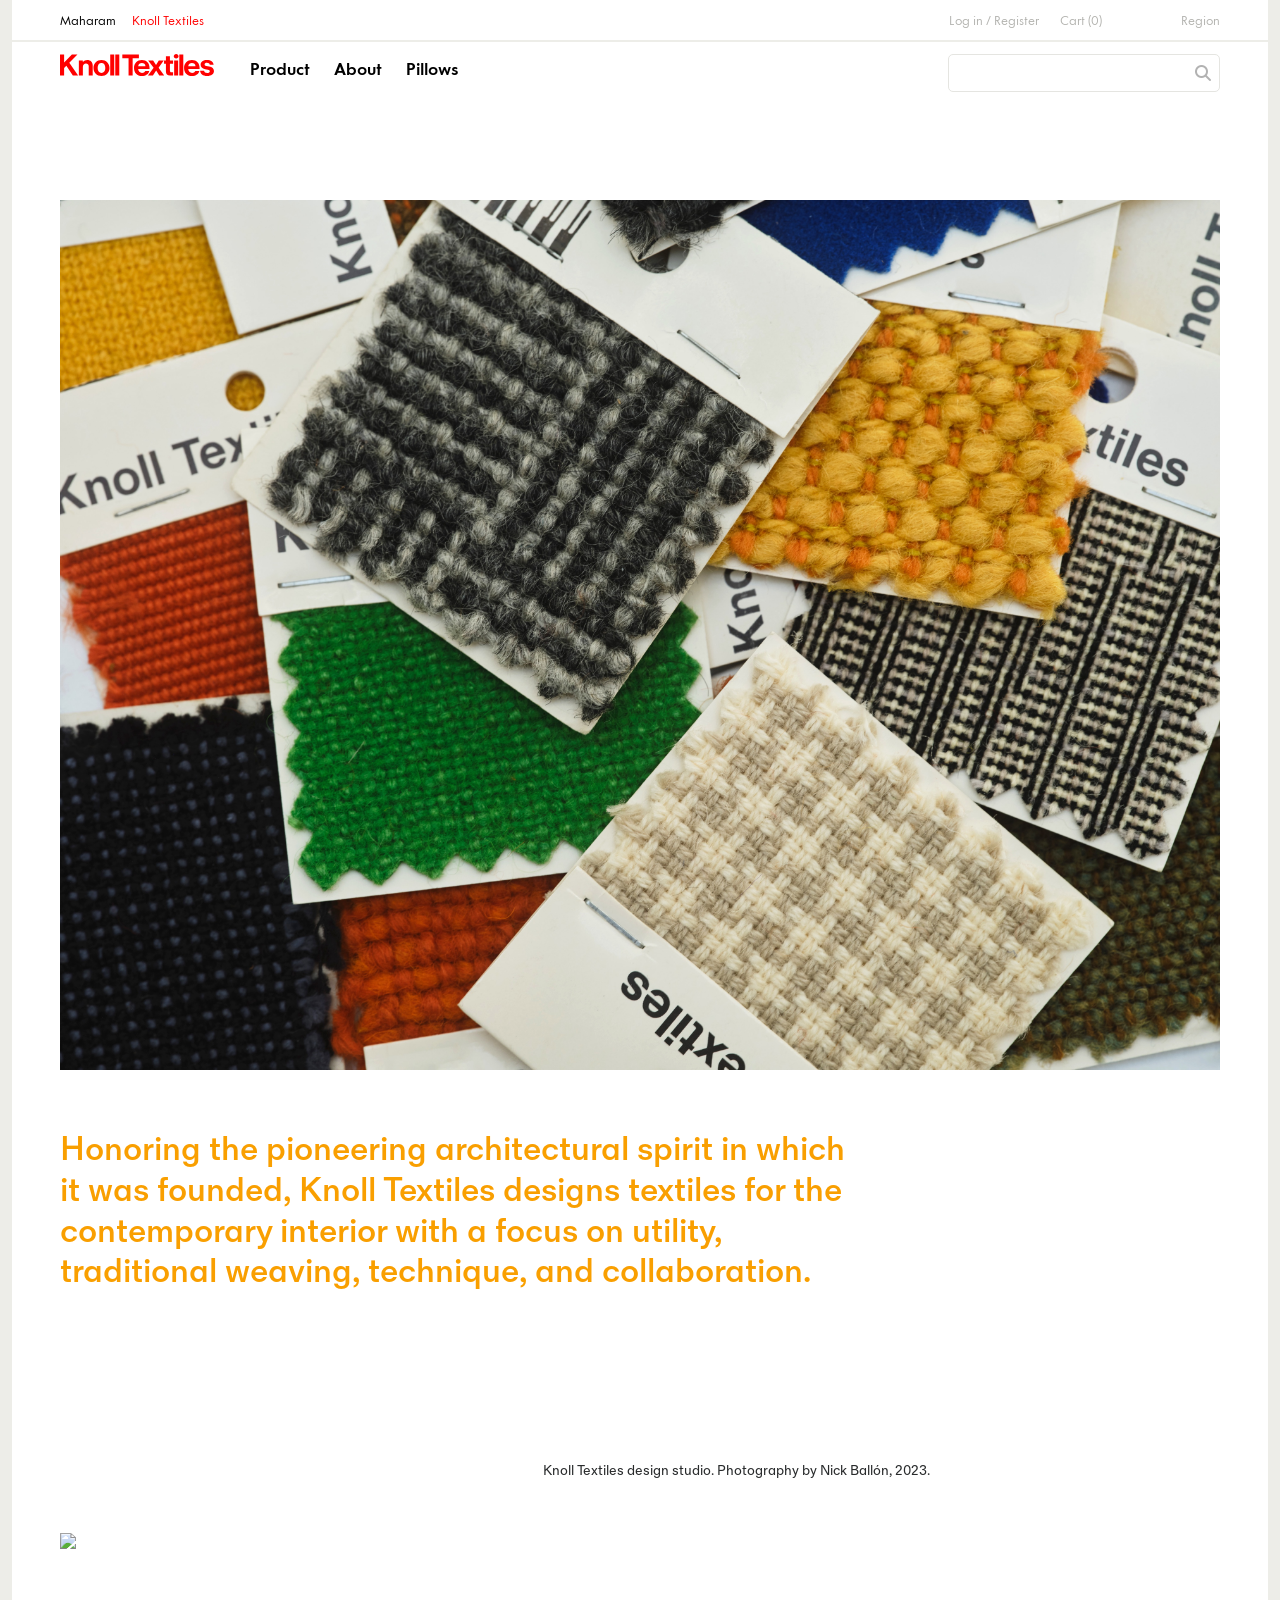
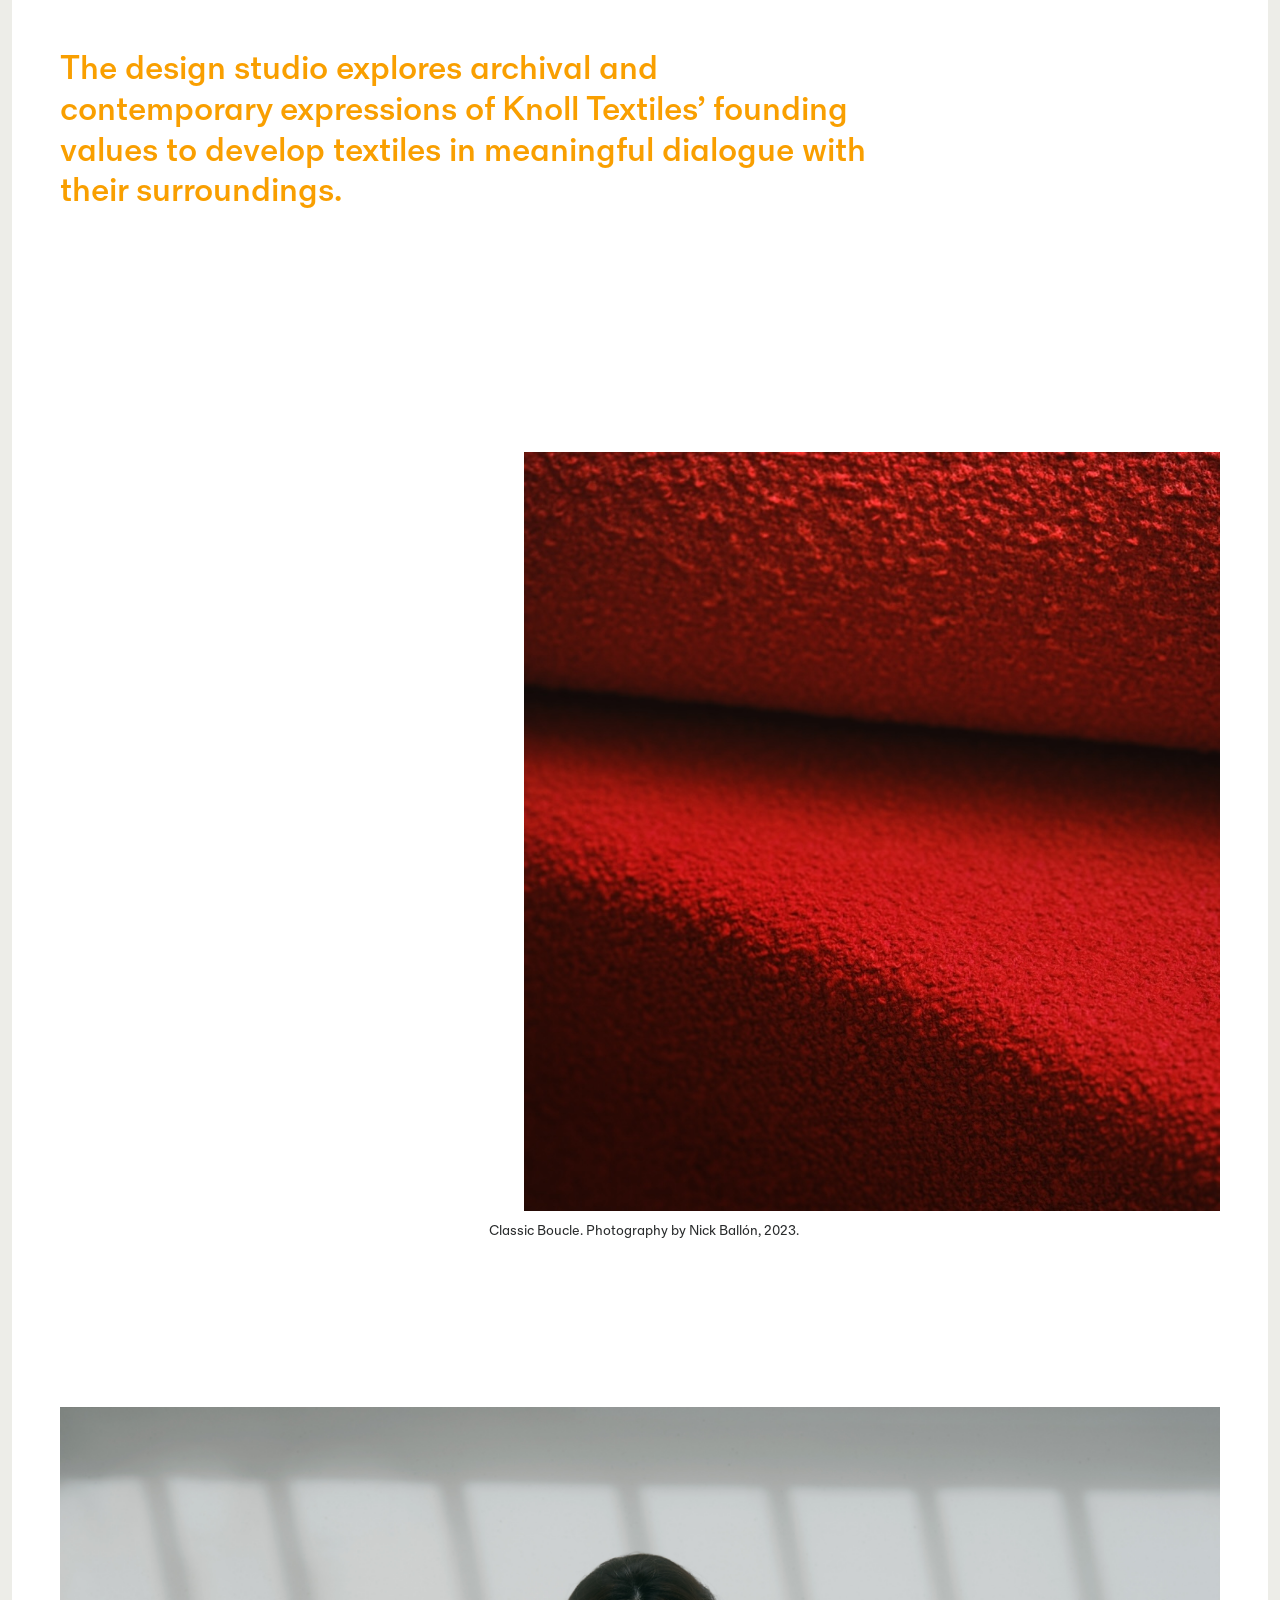
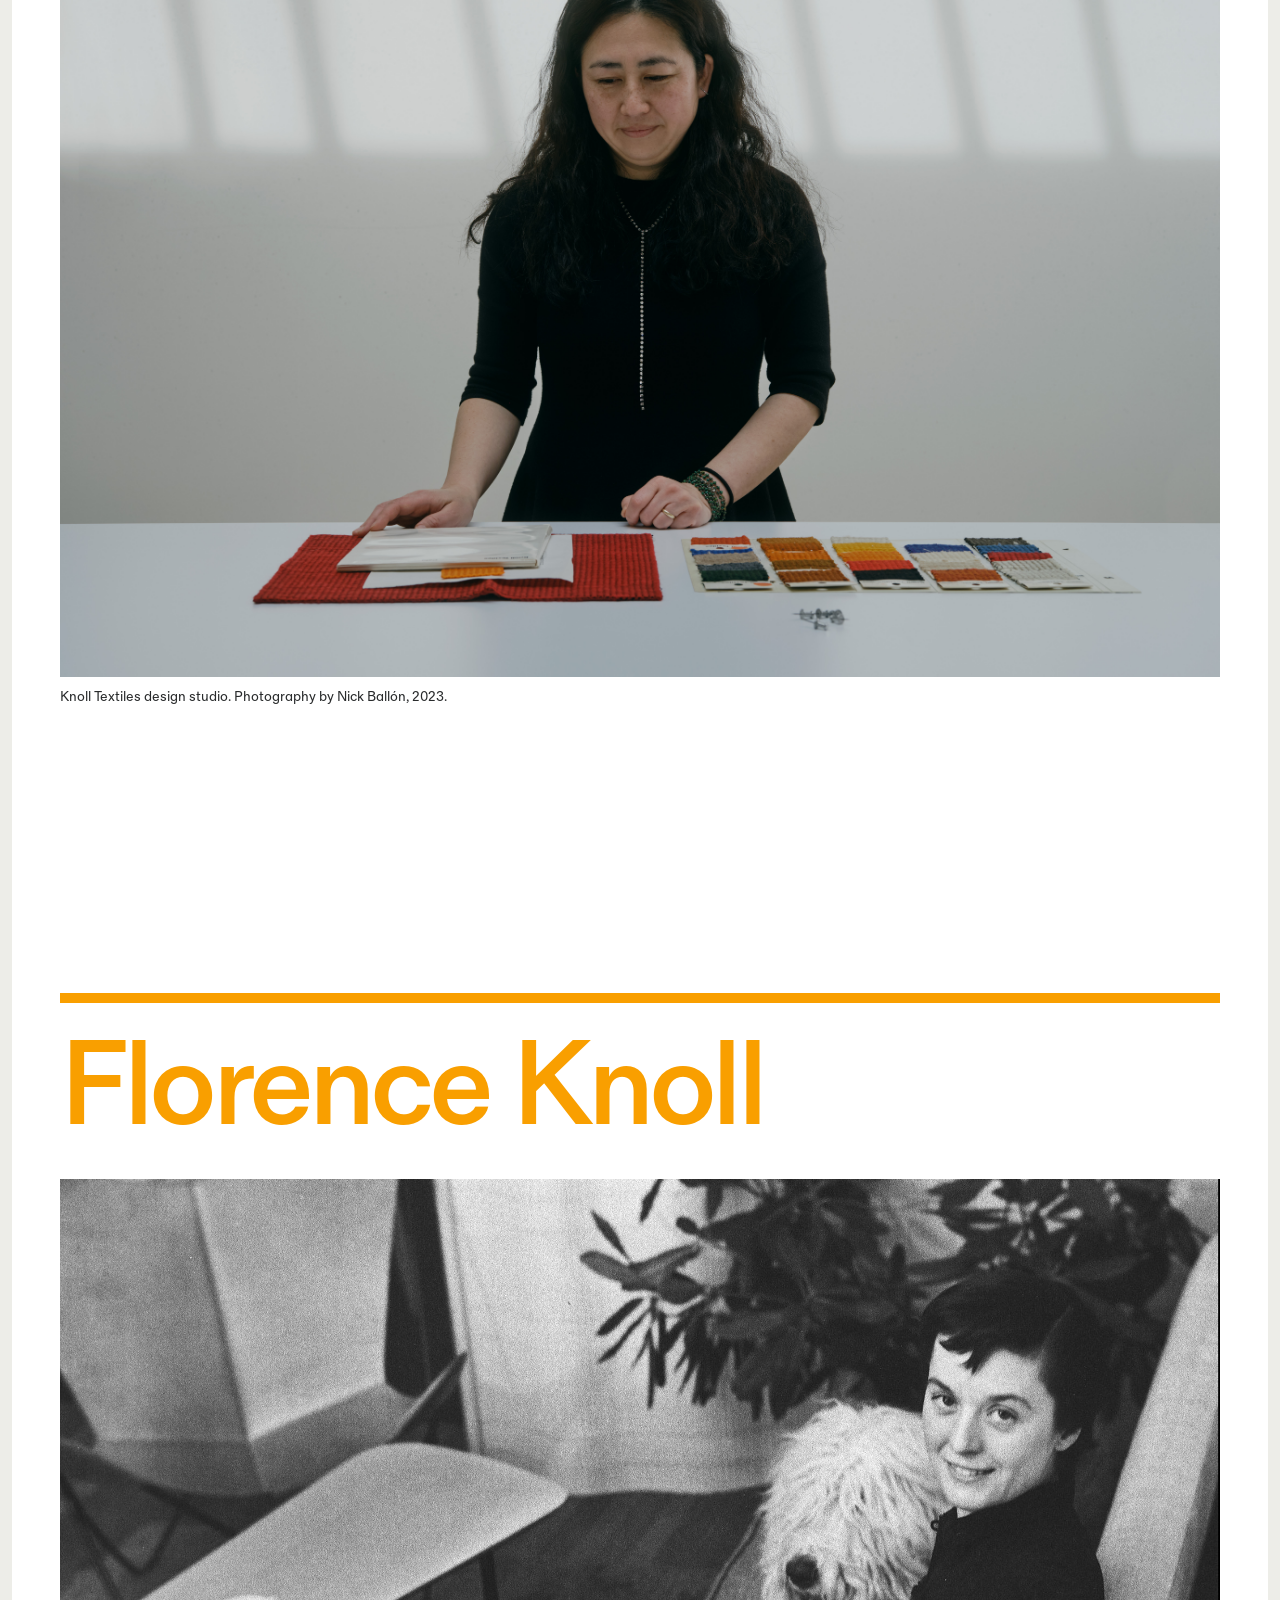
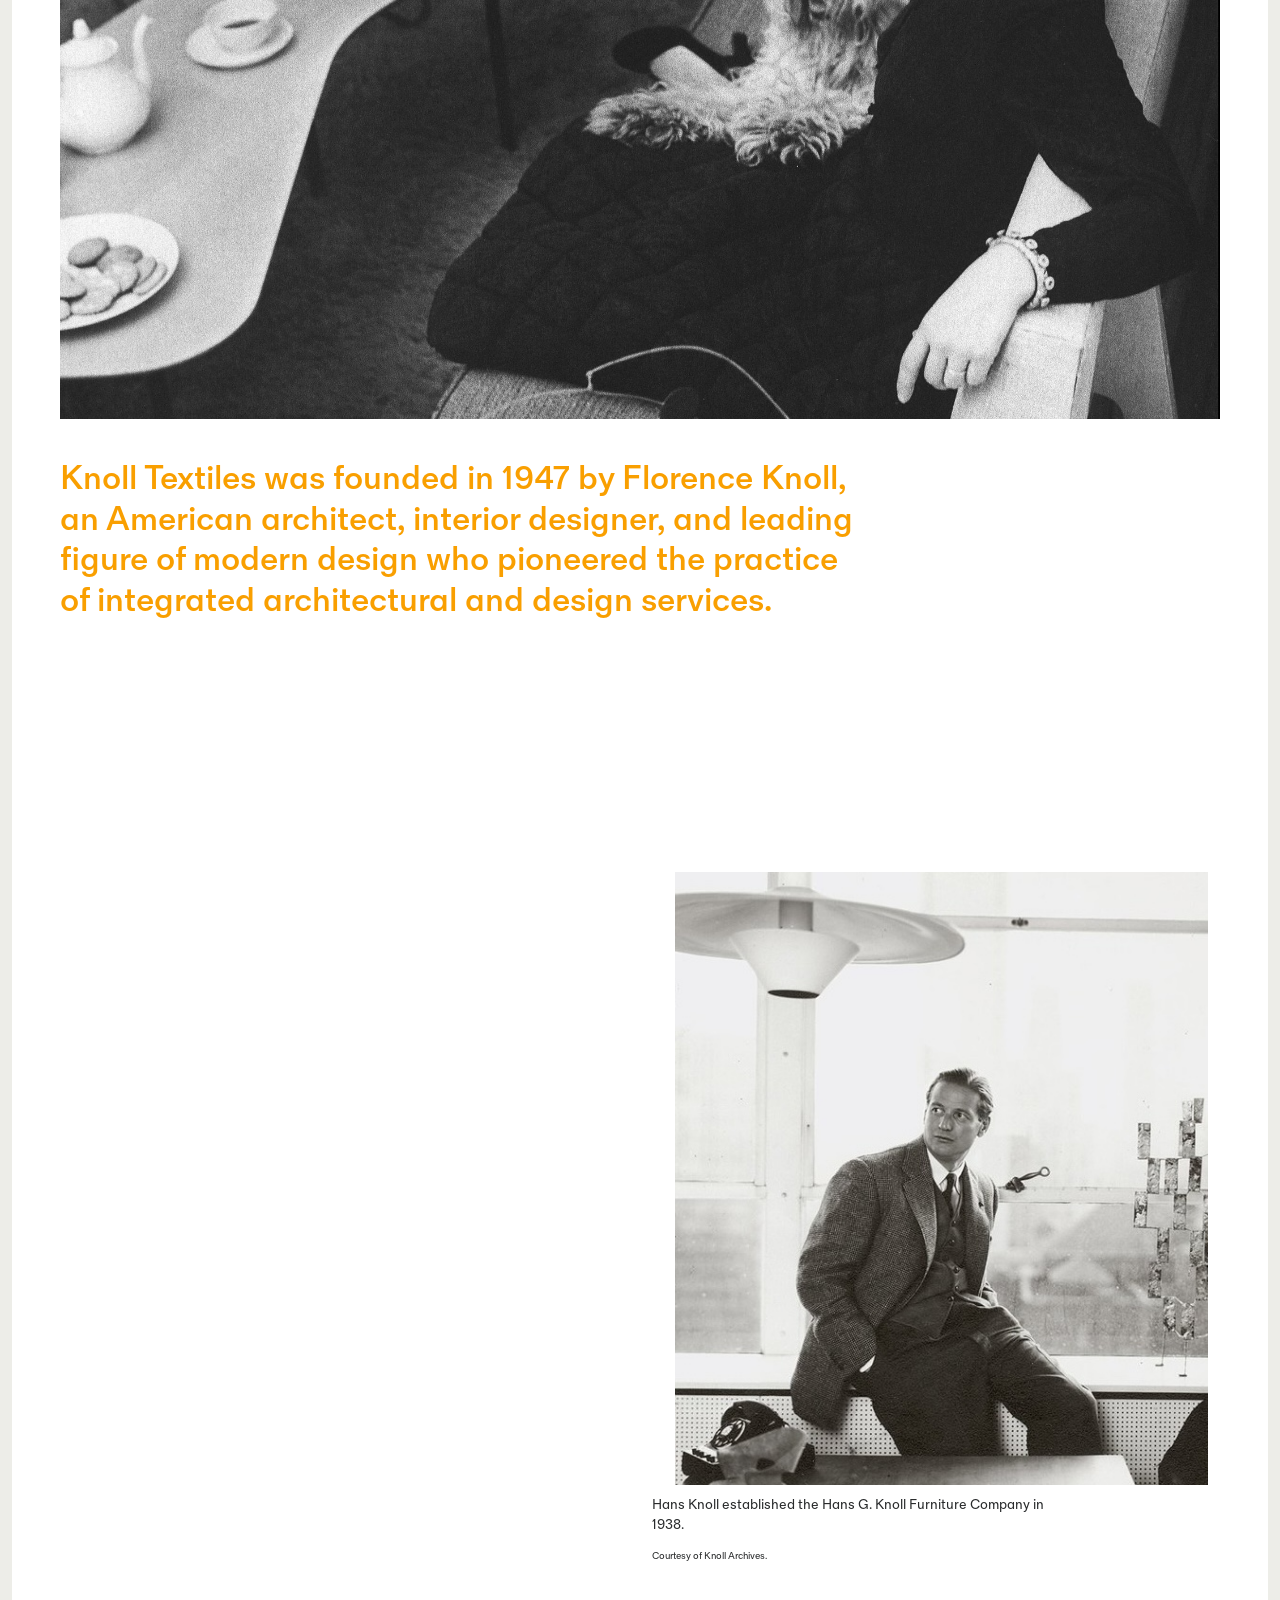
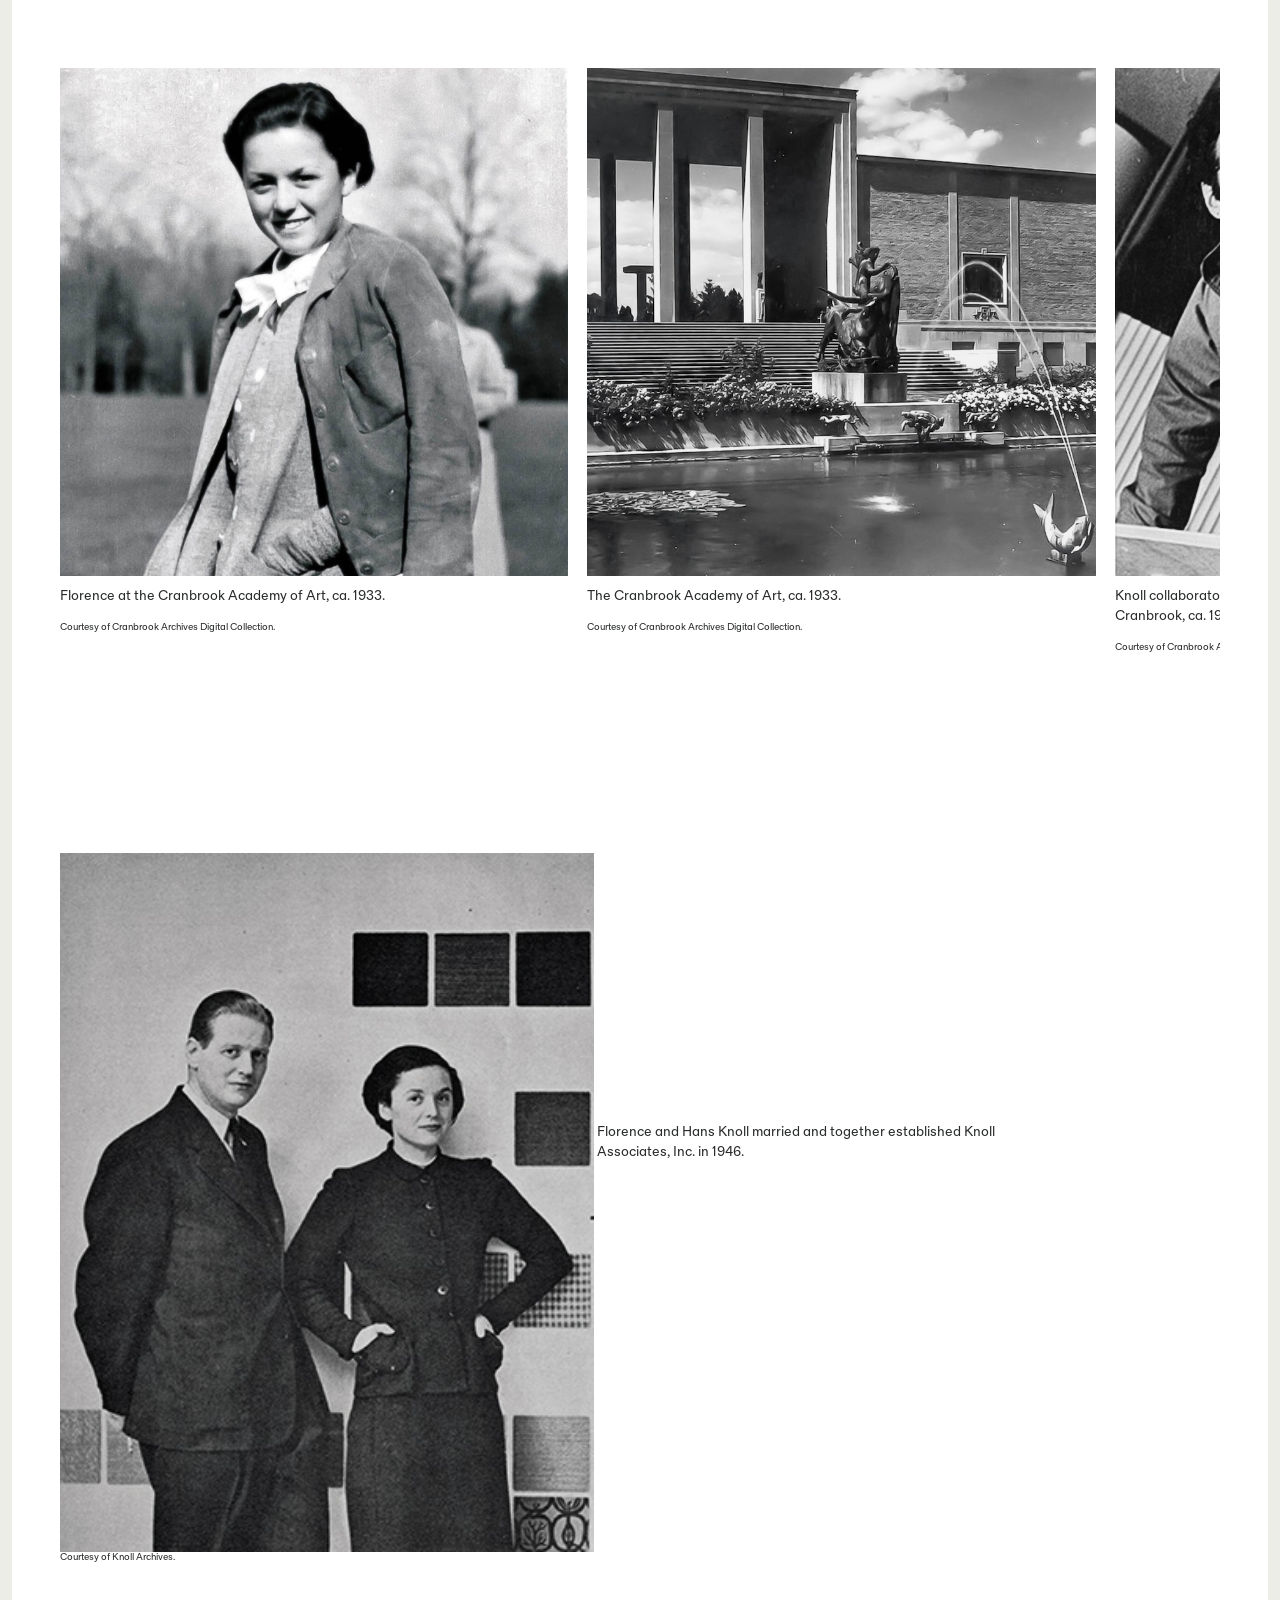
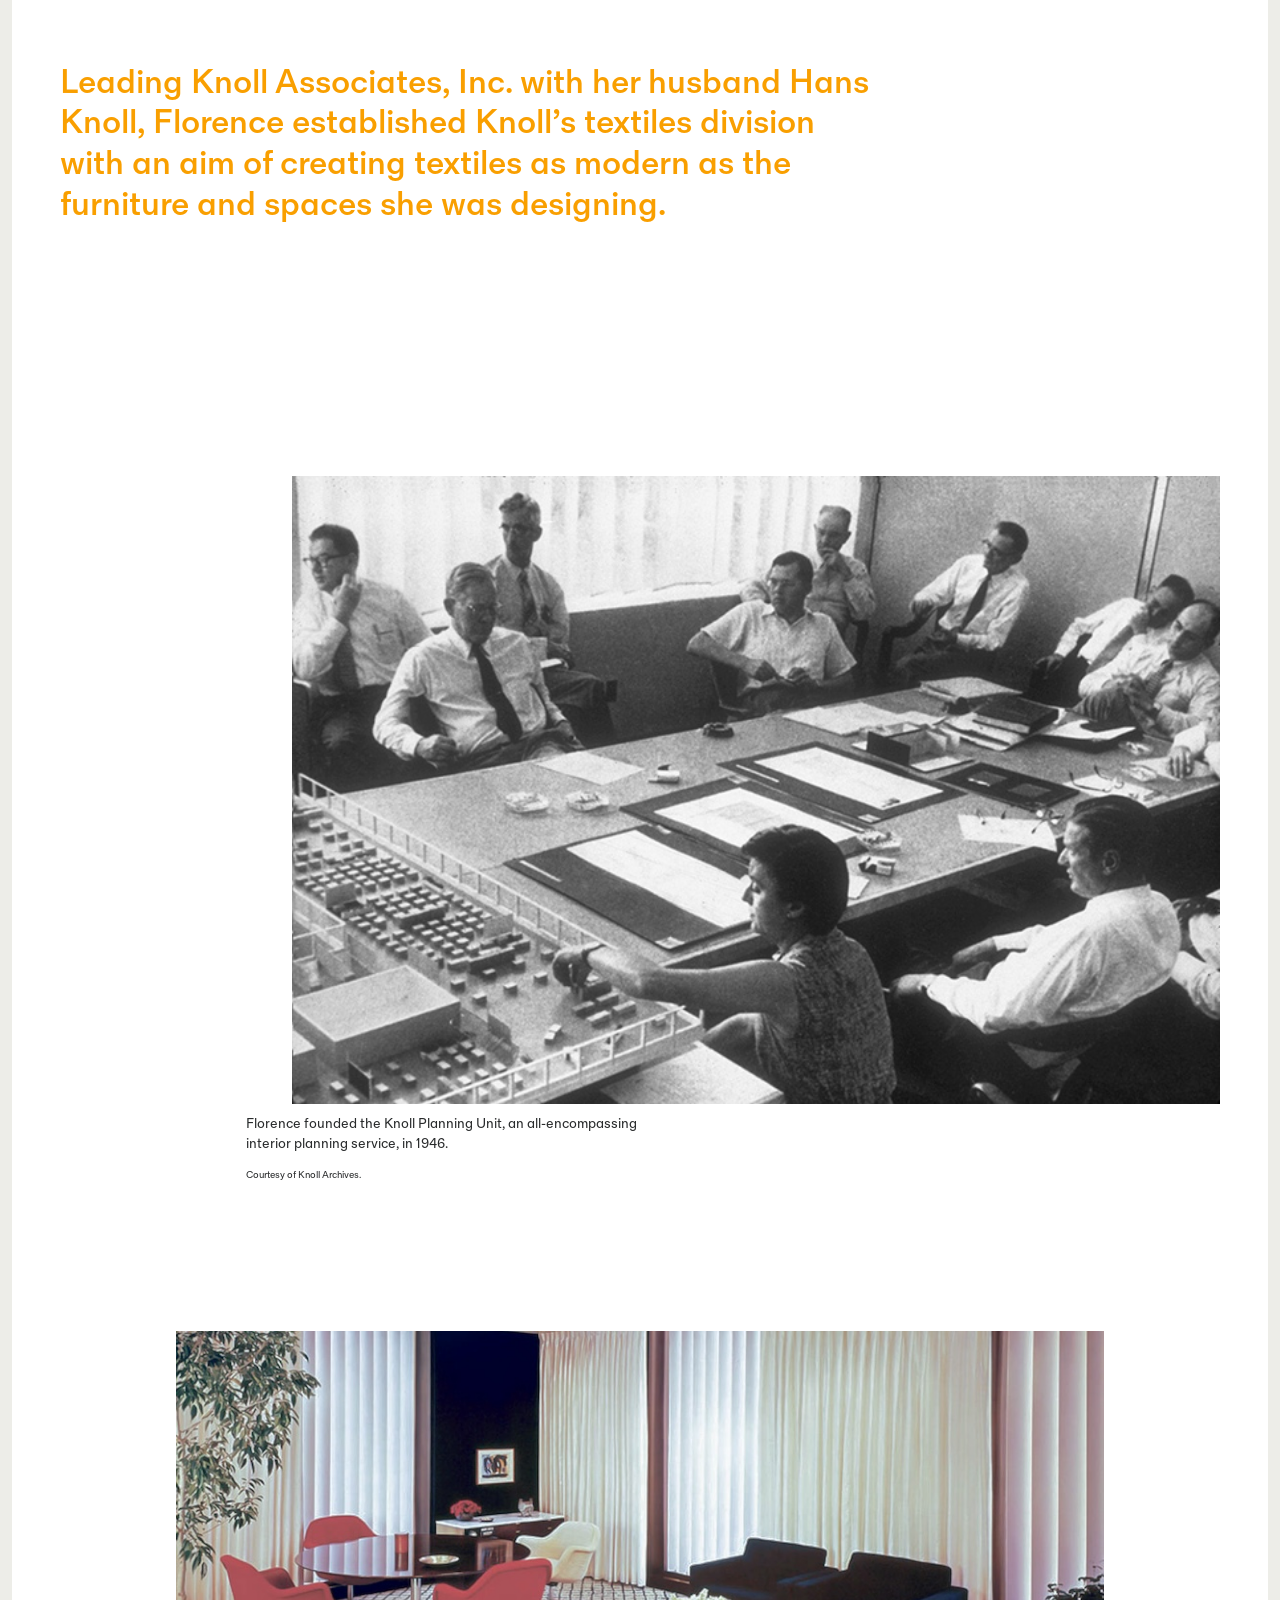
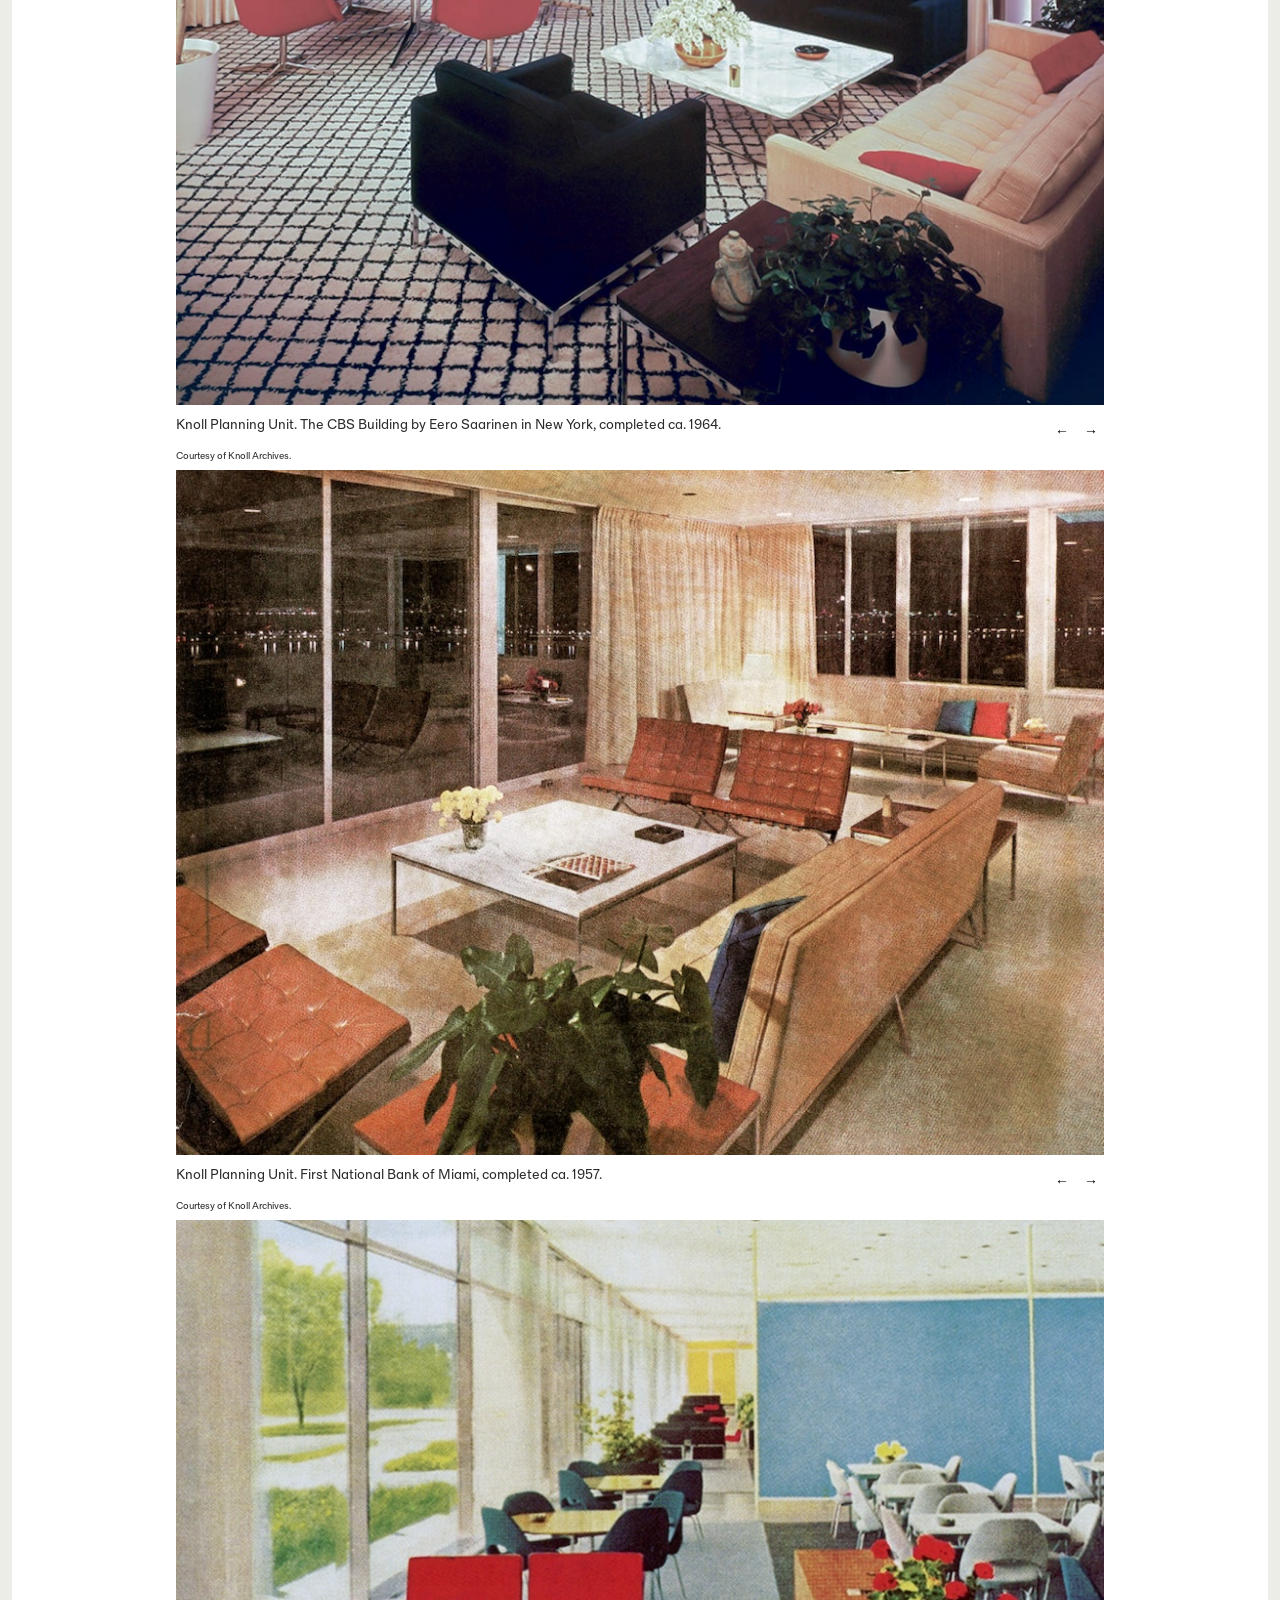
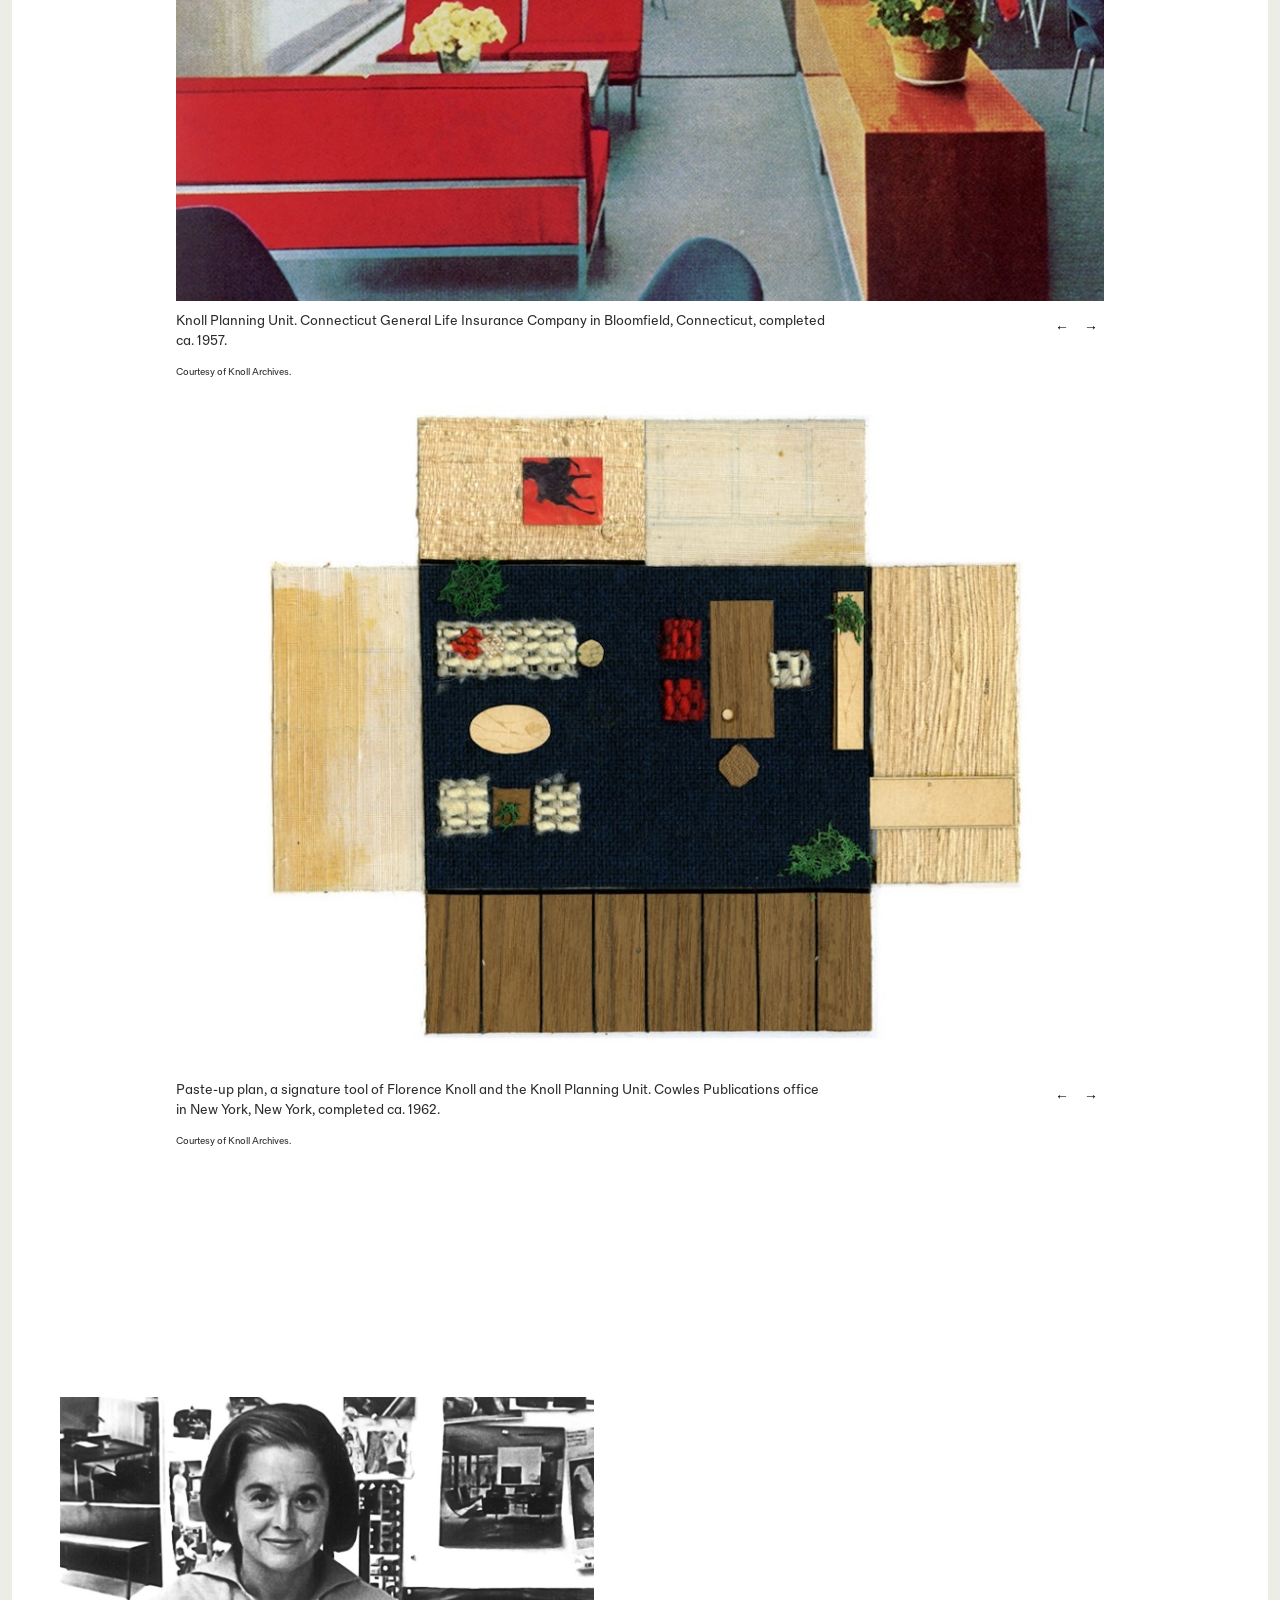
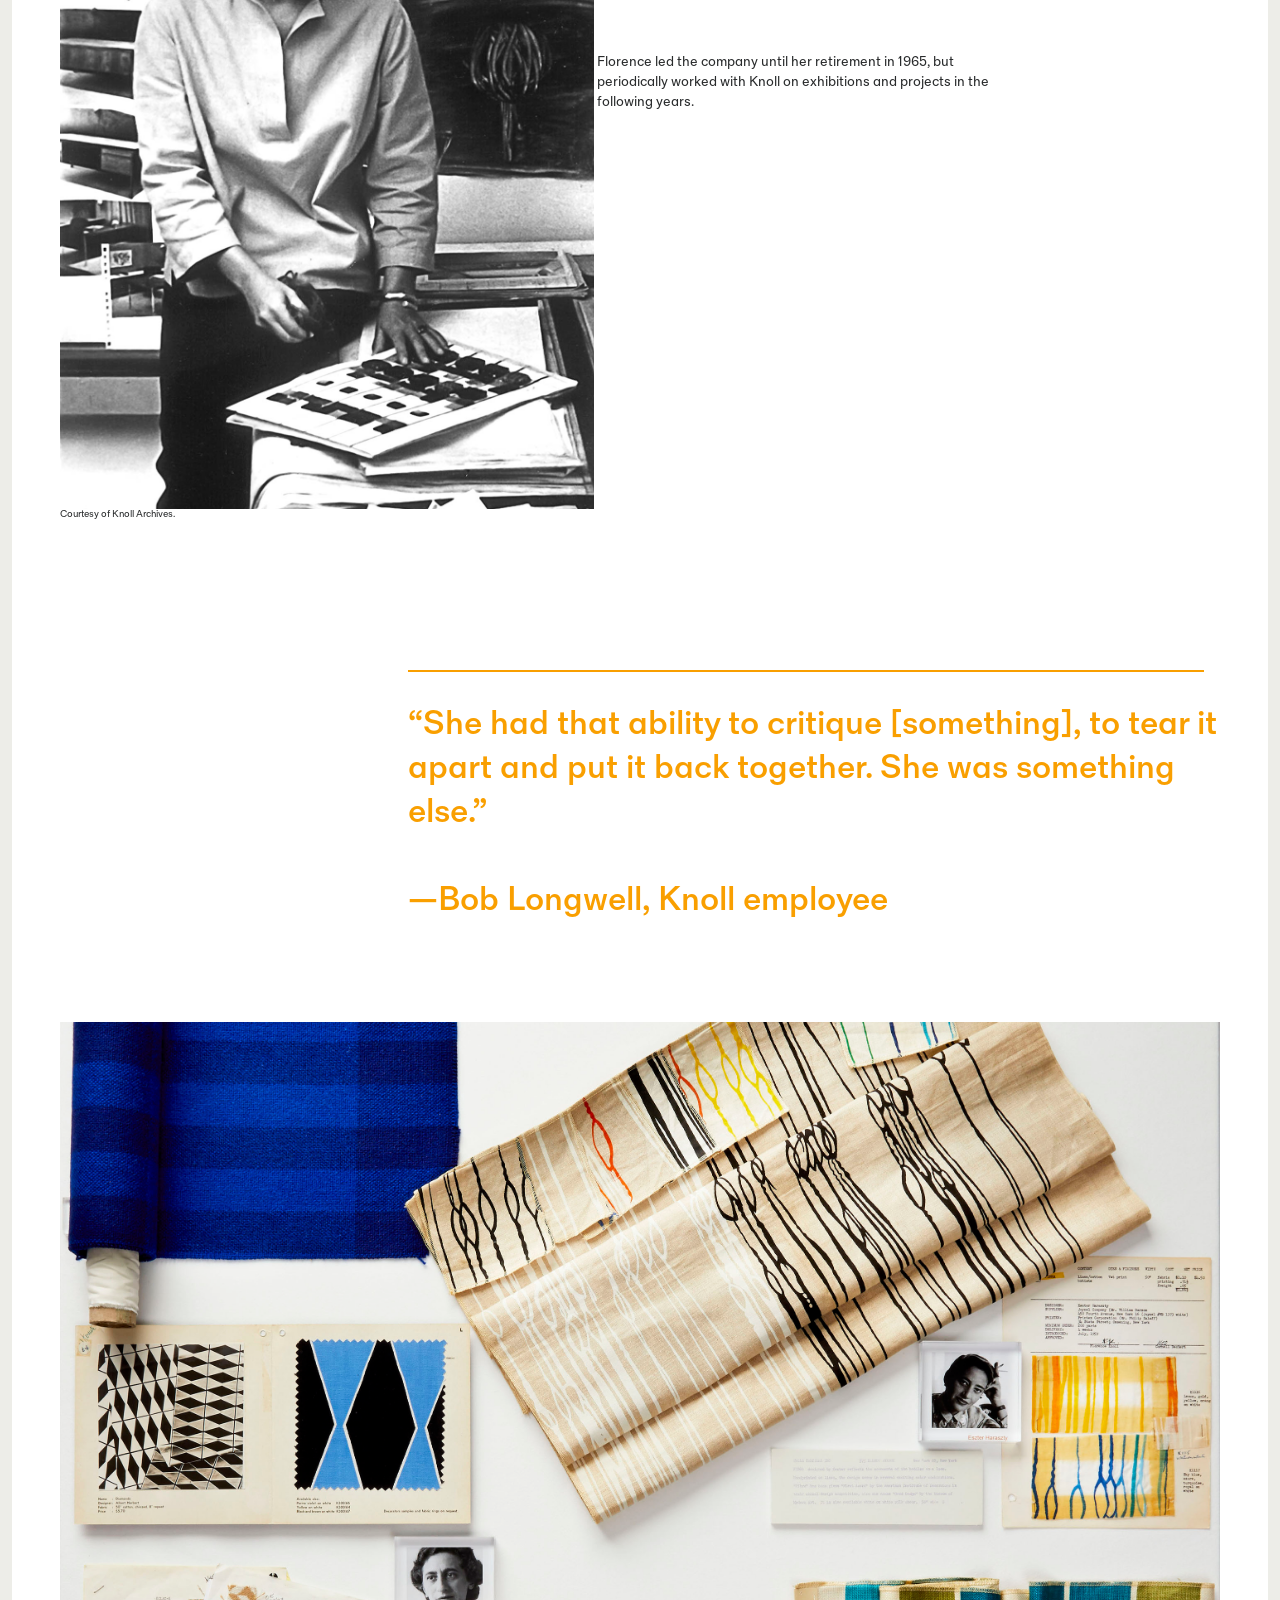
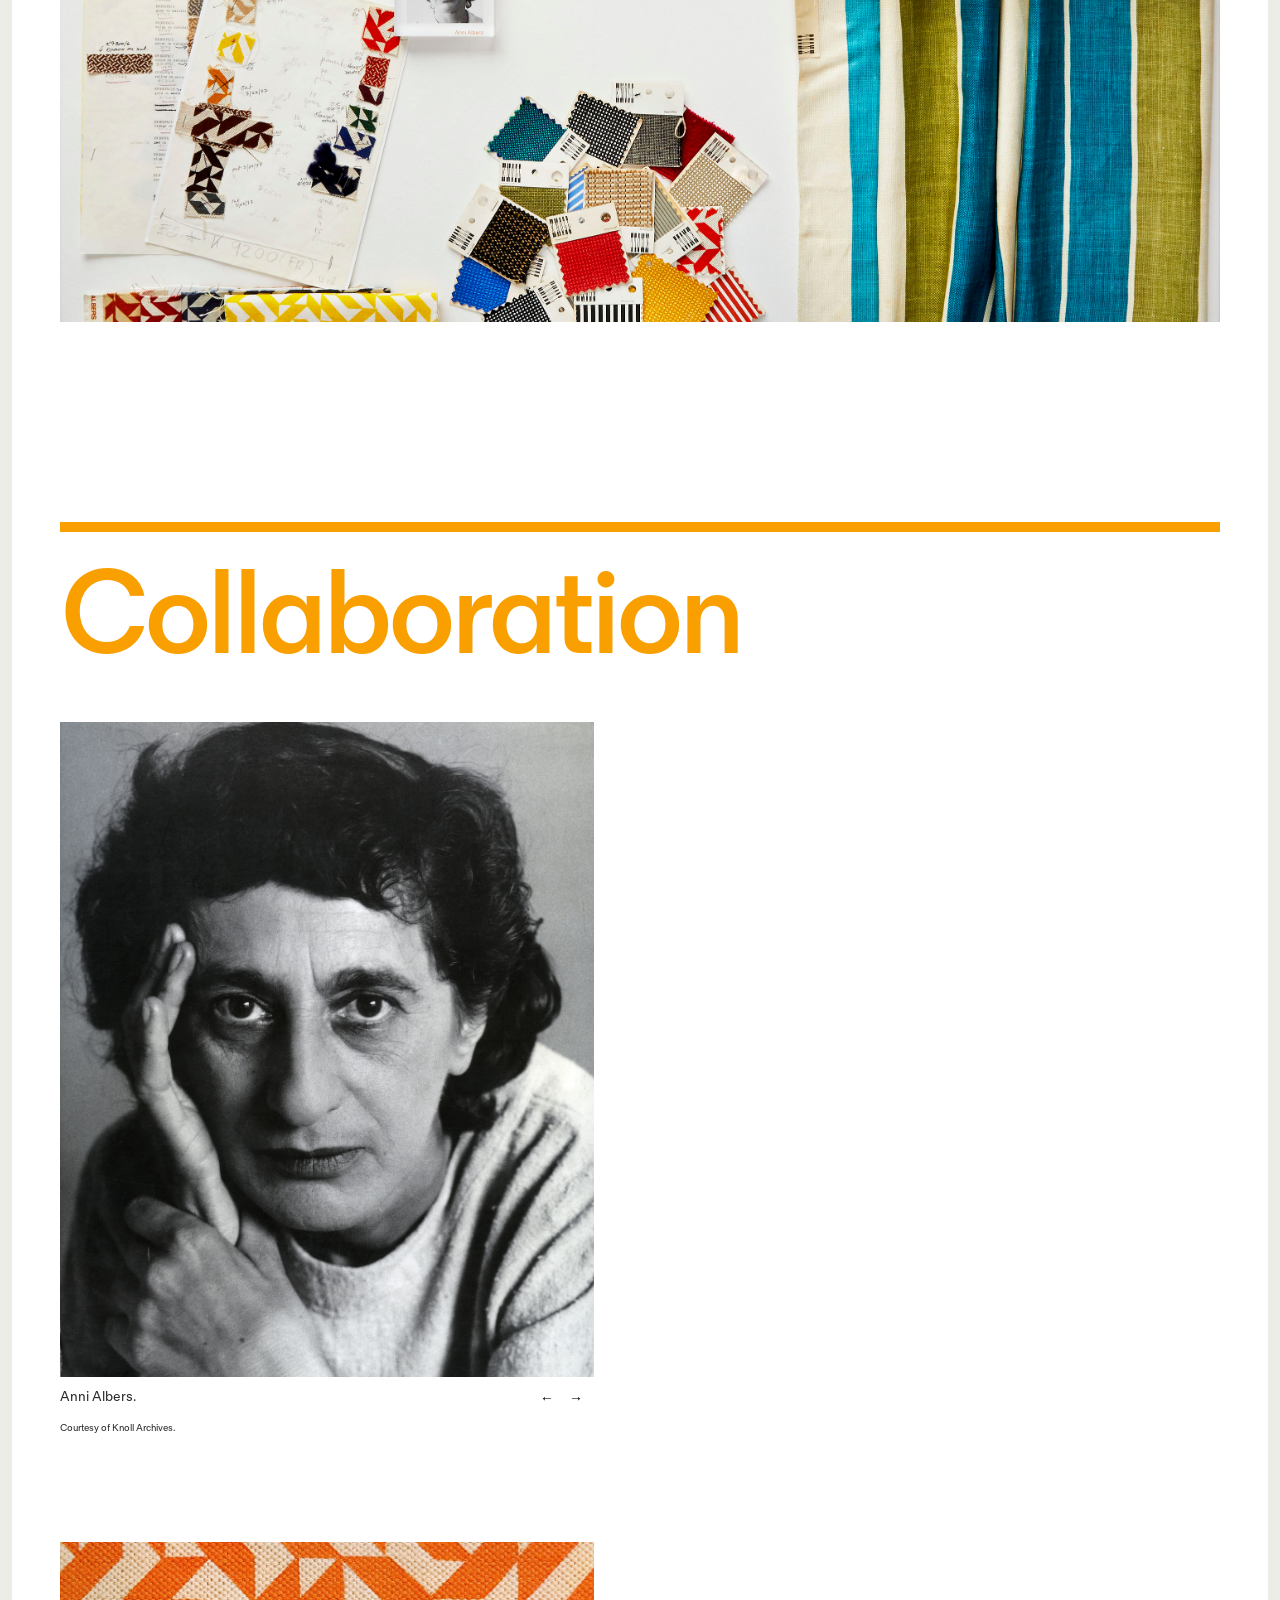
==== kt_overview2.html @ ca584586 "changed spacing for horizontal scroll" ====
<!DOCTYPE html>
<html lang="en">
    <head>
        <title>
            Maharam | Knoll Textiles | Overview
        </title>
        <meta charset="utf-8">
        <meta name="copyright" content="Copyright 2024, Maharam">
        <meta name="description" content="Maharam offers a comprehensive collection of textiles for commercial and residential interiors.">
        <meta name="keywords" content="Maharam, Textiles, Fabrics, Wallcoverings, Privacy Curtains, Window Coverings, Drapery, Draperies, Digital Projects, Maharam Digital Projects, Panel, Wall Systems, Upholstery, Commercial, Contract, Residential, Interiors, Healthcare, Hospitality, Corporate, Collaboration, Twentieth Century, Agenda">
        <meta name="viewport" content="width=device-width, initial-scale=1, shrink-to-fit=no">
        <meta name="robots" content="follow,index">
        <meta name="revisit-after" content="3 days">
        <meta name="msapplication-config" content="none">
        <link rel="shortcut icon" type="image/x-icon" href="/assets/favicon-6a3e928cd4460befccee9ceed4ba3184356902b03182fe7743f42ec56b9c158a.ico">
        <link rel="apple-touch-icon" href="/apple-touch-icon.png">
        <link rel="icon" sizes="192x192" href="/touch-icon-192x192.png">
        <script src="js/maharam.js"></script>
        <link rel='stylesheet' href='https://cdnjs.cloudflare.com/ajax/libs/slick-carousel/1.5.8/slick-theme.min.css'>
        <link rel='stylesheet' href='https://cdnjs.cloudflare.com/ajax/libs/slick-carousel/1.5.8/slick.css'>
        <link rel="stylesheet" media="all" href="css/fonts.css">
        <link rel="stylesheet" media="all" href="css/styles.css">
        <link rel="stylesheet" media="all" href="css/overviewstyles.css">
        <meta name="csrf-param" content="authenticity_token">
        <meta name="csrf-token" content="jo8u+eXQ9c0/d7eEo5SN5uYldLFi0tyFAYqbIpPMoeiuGGX6CFRGC9j7pkqv9YtjHzwaNDSK9BIUT9v3T2wJYA==">


        <script>

        $( window ).on( "load", function() {
        	
        // Scrollto Navigation //
        $('a.scroll-to-link').click (
        function (e) {
                        /*$('a.scroll-to-link').removeClass('active');
                        $(this).addClass('active');*/
        	var targetHref = $(this).attr('href');
        	$('html, body').animate({scrollTop: $(targetHref).offset().top-18}, 1000);
            e.preventDefault();
        }
        );
        } );

        </script>
    </head>
    <body id="" class="">
        <!--<div class="banner">-->
        <!--  <span class="dismiss-banner">-->
        <!--  </span>-->
        <!--</div>-->
        <header class="core-site-header">
            <div class="hidden-md-down large-nav">
                <div class="container top-nav">
                    <ul class="nav brands">
                        <li class="nav-item">
                            <a href="maharam_home.html">Maharam</a>
                        </li><!--  <li class="nav-item" id="cart-counter">
							<a href="#">Edelman</a>
						</li> -->
                        <li class="nav-item" id="cart-counter">
                            <a class="active" href="kt_home.html">Knoll Textiles</a>
                        </li>
                    </ul>
                    <ul class="nav">
                        <li class="nav-item">
                            <span class="account-container"><a class="nav-link" href="/login">Log in / Register</a></span>
                        </li>
                        <li class="nav-item" id="cart-counter">
                            <span class="account-container"><a class="nav-link" href="/store/cart">Cart (0)</a></span>
                        </li>
                        <div class="region-container">
                            <div class="region-menu-bar">
                                Region
                            </div>
                            <div class="region-selector-container">
                                <form class="region-selector-form" action="/region_preference" accept-charset="UTF-8" method="post">
                                    <input name="utf8" type="hidden" value="✓"><input type="hidden" name="authenticity_token" value="iMvno5I7hvWDETuEmWyFRIwUeNh0zyA9zaiGNiYBnDCoXKygf781M2SdKkqVDYPBdQ0WXSKXCKrYbcbj+qE0uA==">
                                    <div>
                                        <input type="radio" name="region_preference" id="region_preference_48052" value="48052" onchange="this.form.submit()"> <label for="region_preference_48052">Asia-Pacific</label> <img class="checkmark" src="/assets/header/checkmark-5c51d8ca400715fef1e7caae5333e01bd1c8b386c004e278f649e357af771491.svg">
                                    </div>
                                    <div>
                                        <input type="radio" name="region_preference" id="region_preference_49048" value="49048" onchange="this.form.submit()"> <label for="region_preference_49048">Canada</label> <img class="checkmark" src="/assets/header/checkmark-5c51d8ca400715fef1e7caae5333e01bd1c8b386c004e278f649e357af771491.svg">
                                    </div>
                                    <div>
                                        <input type="radio" name="region_preference" id="region_preference_48051" value="48051" onchange="this.form.submit()"> <label for="region_preference_48051">Europe</label> <img class="checkmark" src="/assets/header/checkmark-5c51d8ca400715fef1e7caae5333e01bd1c8b386c004e278f649e357af771491.svg">
                                    </div>
                                    <div>
                                        <input type="radio" name="region_preference" id="region_preference_48049" value="48049" onchange="this.form.submit()" checked="checked"> <label for="region_preference_48049">US</label> <img class="checkmark" src="/assets/header/checkmark-5c51d8ca400715fef1e7caae5333e01bd1c8b386c004e278f649e357af771491.svg">
                                    </div>
                                    <div>
                                        <input type="radio" name="region_preference" id="region_preference_48048" value="48048" onchange="this.form.submit()"> <label for="region_preference_48048">Global</label> <img class="checkmark" src="/assets/header/checkmark-5c51d8ca400715fef1e7caae5333e01bd1c8b386c004e278f649e357af771491.svg">
                                    </div>
                                </form>
                            </div>
                        </div>
                    </ul>
                </div>
                <div class="container main-nav">
                    <div class="row">
                        <div class="col-9">
                            <div class="row">
                                <div class="logo-container knoll-textiles">
                                    <a class="logo" href="kt_home.html"><img src="images/Knoll-Textiles-logo-red.svg"></a>
                                </div>
                                <div class="primary-nav-wrapper">
                                    <nav id="primaryNav" aria-label="Main">
                                        <ul>
                                            <li>
                                                <span><a class="" href="/products?brand_id%5B%5D=1">Product</a> <a href="#" class='keyboard-aria' role="button" aria-label="Toggle Product Subnavigation"></a></span>
                                                <ul class="fallback" aria-expanded="false">
                                                    <li>
                                                        <a href="/products/upholstery/search?brand_id%5B%5D=1">Upholstery</a>
                                                    </li>
                                                    <li>
                                                        <a href="/products/panel/search?brand_id%5B%5D=1">Panel</a>
                                                    </li>
                                                    <li>
                                                        <a href="/products/privacy-curtain/search?brand_id%5B%5D=1">Privacy Curtain</a>
                                                    </li>
                                                    <li>
                                                        <a href="/products/window-covering/search?brand_id%5B%5D=1">Window Covering</a>
                                                    </li>
                                                    <li>
                                                        <a href="/products/wallcovering/search?brand_id%5B%5D=1">Wallcovering</a>
                                                    </li>
                                                </ul>
                                            </li>
                                            <li>
                                                <span><a class="" href="/company/overview">About</a> <a href="#" class='keyboard-aria' role="button" aria-label="Toggle Company Subnavigation"></a></span>
                                                <ul class="fallback" aria-expanded="false">
                                                    <li>
                                                        <a class="active" href="/company/overview">Overview</a>
                                                    </li>
                                                    <li>
                                                        <a class="" href="kt_collaborators.html">Collaborators</a>
                                                    </li>
                                                    <li>
                                                        <a class="" href="kt_partners.html">Partners</a>
                                                    </li>
                                                    <li>
                                                        <a class="" href="kt_environment.html">Environmental Position</a>
                                                    </li>
                                                </ul>
                                            </li>
                                            <li>
                                                <a class="" href="kt_pillows.html">Pillows</a>
                                            </li>
                                        </ul>
                                    </nav>
                                </div>
                            </div>
                        </div>
                        <div class="col-3">
                            <div class="search-global">
                                <form accept-charset="UTF-8" action="/search" autocomplete="off" method="get">
                                    <input type="text" name="query" id="query" class="auto-search-large" data-href="/global"> <input type="submit" value="&gt;" data-disable-with="&gt;">
                                    <div class="autocomplete-arrow" style="display: none;"></div>
                                    <ul class="autocomplete-options-large" data-arrow="true" style="display: none;"></ul>
                                </form>
                            </div>
                        </div>
                    </div>
                </div>
            </div>
            <div class="hidden-lg-up small-nav">
                <div class="container main-nav">
                    <nav class="navbar navbar-toggleable-md navbar-light">
                        <a href="/">
                        <div class="logo-container maharam">
                            <img class="logo" src="/assets/header/maharam_logo-e64ec9145ec67f6b7263bc650f56140575fc7bfa629b5876ff049e1d47f8e5f0.svg">
                        </div></a>
                        <div class="navbar-toggler-right">
                            <div class="navbar-image-container">
                                <button aria-controls="navbar-search" aria-expanded="false" aria-label="Toggle navigation" class="navbar-toggler navbar-toggler-search collapsed" data-target="#navbar-search" data-toggle="collapse" type="button"><img src="/assets/header/search-ee6158de031b31ac124ff1e7e24a7a581c3cb7c8c28cf3f3f423a2fc713a746c.svg"></button>
                            </div>
                            <div class="navbar-image-container">
                                <button aria-controls="navbar-menu" aria-expanded="false" aria-label="Toggle navigation" class="navbar-toggler navbar-toggler-menu collapsed" data-target="#navbar-menu" data-toggle="collapse" type="button"><img src="/assets/header/menu-dddb696031eba45a7ad84e64a32c5e1c015d9e66fce133ea8dbbab77bf436cf3.svg"></button>
                            </div>
                        </div>
                        <div class="collapse navbar-collapse" id="navbar-search">
                            <form accept-charset="UTF-8" action="/search" autocomplete="off" method="get">
                                <input type="submit" value="&gt;" data-disable-with="&gt;"> <input type="text" name="query" id="query" class="auto-search-small" data-href="/global" placeholder="Search">
                            </form>
                            <ul class="autocomplete-options-small" data-arrow="true" style="display: none;"></ul>
                        </div>
                        <div class="collapse navbar-collapse" id="navbar-menu">
                            <ul class="navbar-nav mr-auto">
                                <li class="nav-item">
                                    <div class="nav-link sub-nav-toggler collapsed" data-target="#navbar-product-submenu" data-toggle="collapse">
                                        Product <img>
                                    </div>
                                </li>
                                <li class="sub-nav-items sub-nav-items-mobile collapse navbar-collapse" id="navbar-product-submenu">
                                    <ul>
                                        <li class="nav-item">
                                            <a class="nav-link" href="/products">All Products</a>
                                        </li>
                                        <li class="nav-item">
                                            <a class="nav-link" href="/products/upholstery/search">Upholstery</a>
                                        </li>
                                        <li class="nav-item">
                                            <a class="nav-link" href="/products/wallcovering/search">Wallcovering</a>
                                        </li>
                                        <li class="nav-item">
                                            <a class="nav-link" href="/products/panel/search">Panel</a>
                                        </li>
                                        <li class="nav-item">
                                            <a class="nav-link" href="/products/privacy-curtain/search">Privacy Curtain</a>
                                        </li>
                                        <li class="nav-item">
                                            <a class="nav-link" href="/products/window-covering/search">Window Covering</a>
                                        </li>
                                    </ul>
                                </li>
                                <li class="nav-item">
                                    <div class="nav-link sub-nav-toggler collapsed" data-target="#navbar-company-submenu" data-toggle="collapse">
                                        Company <img>
                                    </div>
                                </li>
                                <li class="sub-nav-items sub-nav-items-mobile collapse navbar-collapse" id="navbar-company-submenu">
                                    <ul>
                                        <li class="nav-item">
                                            <a class="nav-link" href="/company/overview">Overview</a>
                                        </li>
                                        <li class="nav-item">
                                            <a class="nav-link active" href="/collaborators">Collaborators</a>
                                        </li>
                                        <li class="nav-item">
                                            <a class="nav-link" href="/company/partners">Partners</a>
                                        </li>
                                        <li class="nav-item">
                                            <a class="nav-link" href="/company/locations">Locations</a>
                                        </li>
                                        <li class="nav-item">
                                            <a class="nav-link" href="/company/environmental_position">Environmental Position</a>
                                        </li>
                                    </ul>
                                </li>
                                <li class="nav-item">
                                    <a class="nav-link" href="/shop">Shop</a>
                                </li>
                                <li class="nav-item">
                                    <div class="nav-link sub-nav-toggler collapsed" data-target="#navbar-region-submenu" data-toggle="collapse">
                                        Region <img>
                                    </div>
                                </li>
                                <li class="sub-nav-items collapse navbar-collapse" id="navbar-region-submenu">
                                    <form class="region-selector-form" action="/region_preference" accept-charset="UTF-8" method="post">
                                        <input name="utf8" type="hidden" value="✓"><input type="hidden" name="authenticity_token" value="VajXDnQ+wrtF+TSutG856sy/qnCZ4yVLGF/JQ+SIR+J1P5wNmbpxfaJ1JWC4Dj9vNabE9c+7DdwNmomWOCjvag==">
                                        <ul>
                                            <li class="nav-item">
                                                <input type="radio" name="region_preference" id="region_preference_48052" value="48052" onchange="this.form.submit()"> <label for="region_preference_48052">Asia-Pacific</label>
                                            </li>
                                            <li class="nav-item">
                                                <input type="radio" name="region_preference" id="region_preference_49048" value="49048" onchange="this.form.submit()"> <label for="region_preference_49048">Canada</label>
                                            </li>
                                            <li class="nav-item">
                                                <input type="radio" name="region_preference" id="region_preference_48051" value="48051" onchange="this.form.submit()"> <label for="region_preference_48051">Europe</label>
                                            </li>
                                            <li class="nav-item">
                                                <input type="radio" name="region_preference" id="region_preference_48049" value="48049" onchange="this.form.submit()" checked="checked"> <label for="region_preference_48049">US</label>
                                            </li>
                                            <li class="nav-item">
                                                <input type="radio" name="region_preference" id="region_preference_48048" value="48048" onchange="this.form.submit()"> <label for="region_preference_48048">Global</label>
                                            </li>
                                        </ul>
                                    </form>
                                </li>
                                <li class="nav-item nav-item--regular">
                                    <a class="nav-link" href="/login">Log in / Register</a>
                                </li>
                                <li class="nav-item nav-item--regular">
                                    <a class="nav-link" href="/store/cart">Cart (0)</a>
                                </li>
                            </ul>
                        </div>
                    </nav>
                </div>
                <div class="container" style="padding: 0">
                    <div id="page-overlay"></div>
                </div>
            </div>
        </header>
        <div class="container kt" id="page">
            
              
            
            <div class="companyoverview">
               
                <img id="fullwidth" style="margin-top: 0 !important;" src="./images/ballon_4_new.jpg">


                <div id="reveal-callout" class="callout-text" style="margin-top: 60px;">
                    Honoring the pioneering architectural spirit in which it was founded, Knoll Textiles designs textiles for the contemporary interior with a focus on utility, traditional weaving, technique, and collaboration.  
                </div>
                <img id="medium-img-left" class="parallaxImage reveal-image" src="./images/ballon_2.jpg">
                <p id="caption">Knoll Textiles design studio. Photography by Nick Ballón, 2023.</p>
                <div id="reveal-callout" class="callout-text">
                    The design studio explores archival and contemporary expressions of Knoll Textiles’ founding values to develop textiles in meaningful dialogue with their surroundings.
                </div>

                <img id="medium-img-right" class="parallaxImage reveal-image" src="./images/ballon_3.jpg">
            <p id="caption" style="margin-left: 37%;">Classic Boucle. Photography by Nick Ballón, 2023. </p>
               

                <div id="full-width">
                    <img  id="full-width-img" class="parallaxImage reveal-image" src="./images/ballon_1.jpg">
                    <p id="caption">Knoll Textiles design studio. Photography by Nick Ballón, 2023. 
                    </p>
                </div>

                <div id="fk-section-header" style="margin-top: 30vh;">
                    <div id="full-width-rule"></div>
                    <h2 id="section-title" style="margin-top: 80px; margin-bottom: 120px;">Florence Knoll</h2>
                </div>

                <div id="full-width">
                    <img id="section-header-img" class="parallaxImage reveal-image" src="./images/florence_knoll.jpg" style="margin-top: 0px !important;">
                </div>

                <div id="reveal-callout" class="callout-text" style="margin-top: 40px;">
                    Knoll Textiles was founded in 1947 by Florence Knoll, an American architect, interior designer, and leading figure of modern design who pioneered the practice of integrated architectural and design services. 
                </div>

               
                    
                    <img id="right-half-img" class="parallaxImage reveal-image" src="./images/hans_knoll.jpg">
                    <p id="caption-right">Hans Knoll established the Hans G. Knoll Furniture Company in 1938.<h6 style="margin-left: 51%;">Courtesy of Knoll Archives.</h6></p>
                    
        
         
                <div id="mobile-scroll-container">
                    <p id="seemore">Scroll to see more →</p>
                <div id="mobile-horizontal-scroll">
                    <div>
                        <img src="./images/c3_p.jpg">
                        <p id="caption" style="width: 70% !important;">Florence at the Cranbrook Academy of Art, ca. 1933.<br><h6>Courtesy of Cranbrook Archives Digital Collection.</h6></p>
                        </div>
                        <div>
                        <img src="./images/c2_p.jpg">
                        <p id="caption" style="width: 70% !important;">The Cranbrook Academy of Art, ca. 1933.<br><h6>Courtesy of Cranbrook Archives Digital Collection.</h6></p>
                        </div>
                        <div>
                        <img src="./images/c43_p.jpg">
                        <p id="caption" style="width: 70% !important;">Knoll collaborators, Eero Saarinen and Charles Eames, at Cranbrook, ca. 1941. <br><h6>Courtesy of Cranbrook Archives Digital Collection.</h6></p>
                        </div>
                        <div>
                        <img src="./images/florence_cranbrook.jpg">
                        <p id="caption" style="width: 70% !important;">Florence and Hans Knoll with Nordiska Kompaniet business associates in Sweden, ca. 1946. <br><h6>Courtesy of Cranbrook Archives Digital Collection.</h6></p>
                        </div>
                        <div>
                        <img src="./images/florence_hans_saarinen_family.jpg">
                        <p id="caption" style="width: 70% !important;">Florence and Hans Knoll with the Saarinen Family, ca. 1949. <br> <h6>Courtesy of Cranbrook Archives Digital Collection.</h6></em></p>
                        </div>
                        <div>
                        <img id="lastimg" src="./images/crown_hall.jpg">
                        <p id="caption" style="width: 70% !important;">Florence graduated from The Illinois Institute of Technology in 1941, where she studied architecture with Mies van der Rohe.<br><h6 style="width: 50%;">Courtesy of Library of Congress, Prints & Photographs Division, Balthazar Korab Collection.</h6></p>
                        </div>
                
                </div>
                </div>



                <script src='https://cdnjs.cloudflare.com/ajax/libs/ScrollMagic/2.0.7/ScrollMagic.min.js'></script>
                <script src='https://cdnjs.cloudflare.com/ajax/libs/ScrollMagic/2.0.7/plugins/animation.gsap.min.js'></script>
                <script src='https://cdnjs.cloudflare.com/ajax/libs/gsap/3.9.1/gsap.min.js'></script>

                <div id="scroll-container">
                <div id="scroll-seemore">
                   
                </div>
                
                <div id="horizontal-img-scroll">
                    
                <div>
                <img src="./images/c3_p.jpg">
                <p id="caption" style="width: 70% !important;">Florence at the Cranbrook Academy of Art, ca. 1933.<br><h6>Courtesy of Cranbrook Archives Digital Collection.</h6></p>
                </div>
                <div>
                <img src="./images/c2_p.jpg">
                <p id="caption" style="width: 70% !important;">The Cranbrook Academy of Art, ca. 1933.<br><h6>Courtesy of Cranbrook Archives Digital Collection.</h6></p>
                </div>
                <div>
                <img src="./images/c43_p.jpg">
                <p id="caption" style="width: 70% !important;">Knoll collaborators, Eero Saarinen and Charles Eames, at Cranbrook, ca. 1941. <br><h6>Courtesy of Cranbrook Archives Digital Collection.</h6></p>
                </div>
                <div>
                <img src="./images/florence_cranbrook.jpg">
                <p id="caption" style="width: 70% !important;">Florence and Hans Knoll with Nordiska Kompaniet business associates in Sweden, ca. 1946. <br><h6>Courtesy of Cranbrook Archives Digital Collection.</h6></p>
                </div>
                <div>
                <img src="./images/florence_hans_saarinen_family.jpg">
                <p id="caption" style="width: 70% !important;">Florence and Hans Knoll with the Saarinen Family, ca. 1949. <br> <h6>Courtesy of Cranbrook Archives Digital Collection.</h6></em></p>
                </div>
                <div>
                <img id="lastimg" src="./images/crown_hall.jpg">
                <p id="caption" style="width: 70% !important;">Florence graduated from The Illinois Institute of Technology in 1941, where she studied architecture with Mies van der Rohe.<br><h6 style="width: 50%;">Courtesy of Library of Congress, Prints & Photographs Division, Balthazar Korab Collection.</h6></p>
                </div>
        
                </div>

                </div>

            <img id="left-half-img" class="parallaxImage reveal-image" src="./images/hansandflorence.jpg">
            <p id="caption">Florence and Hans Knoll married and together established Knoll Associates, Inc. in 1946.<br><h6>Courtesy of Knoll Archives. 
            </h6></p>

            <div id="reveal-callout" class="callout-text">
                Leading Knoll Associates, Inc. with her husband Hans Knoll, Florence established Knoll’s textiles division with an aim of creating textiles as modern as the furniture and spaces she was designing.</div>

                <img id="large-img-right" class="parallaxImage reveal-image" src="./images/planning_unit.jpg">
                <p id="caption" style="margin-left: 16%;">Florence founded the Knoll Planning Unit, an all-encompassing interior planning service, in 1946.<br><h6 style="margin-left: 16%;">Courtesy of Knoll Archives. 
                </h6></p>
        

                <div id="full-width-carousel" class="slick-carousel">
                    <div>
                    <img id="full-width-img" src="./images/c10_p.jpg">
    
                    <div style="display: flex; justify-content: space-between;">
                    <p id="caption" style="width: 70% !important;">Knoll Planning Unit. The CBS Building by Eero Saarinen in New York, completed ca. 1964.</p>
                    <div class="slick-controls">
                    <button class="prevarrow">←</button>
                    <button class="nextarrow">→</button>
                    </div>
                    </div>
                    <h6>Courtesy of Knoll Archives.</h6>
                    </div>
                    <div>
                        <img id="full-width-img" src="./images/PU_2.jpg">
                        <div style="display: flex; justify-content: space-between;">
                            <p id="caption" style="width: 70% !important;">Knoll Planning Unit. First National Bank of Miami, completed ca. 1957.</p>
                            <div class="slick-controls">
                                <button class="prevarrow">←</button>
                                <button class="nextarrow">→</button>
                            </div>
                            </div>
                            <h6>Courtesy of Knoll Archives.</h6>
                        </div>
                        <div>
                            <img id="full-width-img" src="./images/PU_3.jpg">
                            <div style="display: flex; justify-content: space-between;">
                                <p id="caption" style="width: 70% !important;">Knoll Planning Unit. Connecticut General Life Insurance Company in Bloomfield, Connecticut, completed ca. 1957.</p>
                                <div class="slick-controls">
                                    <button class="prevarrow">←</button>
                                    <button class="nextarrow">→</button>
                                </div>
                                </div>
                                <h6>Courtesy of Knoll Archives.</h6>
                            </div>
                            <div>
                                <img id="full-width-img" src="./images/PU_4.jpg">
                                <div style="display: flex; justify-content: space-between;">
                                    <p id="caption" style="width: 70% !important;">Paste-up plan, a signature tool of Florence Knoll and the Knoll Planning Unit. Cowles Publications office in New York, New York, completed ca. 1962.</p>
                                    <div class="slick-controls">
                                        <button class="prevarrow">←</button>
                                        <button class="nextarrow">→</button>
                                    </div>
                                    </div>
                                    <h6>Courtesy of Knoll Archives.</h6>
                   
                    </div>
                </div>

            <div>
            <img id="left-half-img" class="parallaxImage reveal-image" src="./images/florence_knoll_2.jpg">
            <p id="caption">Florence led the company until her retirement in 1965, but periodically worked with Knoll on exhibitions and projects in the following years.<br><h6>Courtesy of Knoll Archives.</h6></p>
            </div>

            <div id="reveal-callout" class="callout-text-right">
                <div id="quote-rule-right"></div>
                “She had that ability to critique [something], to tear it apart and put it back together. She was something else.”<br><br>—Bob Longwell, Knoll employee
            </div>
        
            <div class="page-breaker">
                <div class="ktsection js-section">
                </div>
                
                <div class="ktsection js-section">
                </div>
                
                <div class="ktsection js-section">
                </div>
              </div>

              <div id="section-header" style="margin-top: 200px;">
                <div id="full-width-rule"></div>
                <h2 id="section-title" style="margin-top: 10vh; margin-bottom: 120px;">Collaboration</h2>
            </div>

            <div class="anni-carousel" style="margin-top: -120px;z-index: 100;">
                <div>
            <img id="left-half-img" src="./images/Anni-Albers(Photographer Nancy Newhall).jpg">
            <div id="anni-caption" style="width: 61%; display: inline-flex;">
            <p id="carousel-caption">Anni Albers.</p>
            <div id="arrows" class="slick-controls-two">
                <button class="anni-prevarrow">←</button>
                <button class="anni-nextarrow">→</button>
            </div>
                </div>
                <h6>Courtesy of Knoll Archives.</h6>
            </div>
            <div>
            <img id="left-half-img" src="./images/eclat.jpg">
            <div id="anni-caption" style= "width: 61%; display: inline-flex;">
            <p id="carousel-caption">Eclat by Anni Albers, ca. 1976.</p>
            
            <div id="arrows" class="slick-controls-two">
                <button class="anni-prevarrow">←</button>
                <button class="anni-nextarrow">→</button>
                </div>
            </div>
            </div>
            </div>


            <div id="sheila-carousel" style="margin-top: -400px;" class="slick-carousel">
                <div>
                <img id="right-half-img" src="./images/Sheila-Hicks-Combine.jpg">
                <div id="sheila-caption" style="width: 61%; margin-left: 53%; display: inline-flex;">
                <p id="carousel-caption">Sheila Hicks.</p>
                <div id="arrows" class="slick-controls-three">
                    <button class="prevarrow">←</button>
                    <button class="nextarrow">→</button>
                    </div>
                    </div>
                    <h6 style="margin-left: 53%;">Courtesy of Knoll Archives.</h6>
                </div>
                <div>
                    <img id="right-half-img" src="./images/inca.jpg">
                    <div id="sheila-caption" style="width: 61%; margin-left: 53%; display: inline-flex;">
                    <p id="carousel-caption">Color card of Inca by Sheila Hicks, ca. 1966.</p>
                    <div id="arrows" class="slick-controls-three">
                        <button class="prevarrow">←</button>
                        <button class="nextarrow">→</button>
                        </div>
                    </div>
                    <h6 style="margin-left: 53%;">Courtesy of Knoll Archives.</h6>
                    </div>
                </div>

            <div id="reveal-callout" class="callout-text" style="margin-top: 320px;">
                Florence championed the practice of collaborating with—and crediting—the leading creative minds of the time, from weaver Anni Albers to graphic designer Herbert Matter. 
            </div>

            
            <div id="mobile-scroll-container">
                <p id="seemore">Scroll to see more →</p>
            <div id="mobile-horizontal-scroll">
                <div>
                    <img src="./images/noemi_raymond.jpg">
                    <p id="caption" style="width: 70% !important;">Noémi Raymond.<br><h6 style="width: 50%;">The Architectural Archives, University of Pennsylvania, David Leavitt Collection.</h6></p>
                    </div>
                    <div>
                    <img src="./images/c119_p.jpg">
                    <p id="caption" style="width: 70% !important;">Mosaic by Noémi Raymond, ca. 1950.</p>
                    </div>
                    <div>
                    <img src="./images/ART410716.jpg">
                    <p id="caption" style="width: 70% !important;">Lazy Lines by Astrid Sampe, ca. 1953.<br><h6>Digital Image © The Museum of Modern Art/Licensed by SCALA / Art Resource, NY. </h6></p>
                    </div>
                    <div>
                    <img src="./images/K18274 2.jpg">
                    <p id="caption" style="width: 70% !important;">Striae Stripe, introduced in 2015 by Knoll Textiles, references Rugby by Astrid Sampe, ca. 1955.</p>
                    </div>
                    <div>
                    <img src="./images/haratzy.jpg">
                    <p id="caption" style="width: 70% !important;">Eszter Haraszty.<br><h6>Courtesy of Knoll Archives.</h6></p>
                    </div>
                    <div>
                    <img src="./images/ART411007.jpg">
                    <p id="caption" style="width: 70% !important;">Triad by Eszter Haraszty, ca. 1954. <br><h6>Digital Image © The Museum of Modern Art/Licensed by SCALA / Art Resource, NY. </h6></p>
                    </div>
                    <div>
                        <img src="./images/suzanne_huguenin.jpg">
                        <p id="caption" style="width: 70% !important;">Suzanne Huguenin.<br><h6>Courtesy of Knoll Archives.</h6></p>
                        </div>
                    <div>
                    <img src="./images/nylon_homespun_2.jpg">
                    <p id="caption" style="width: 70% !important;">Nylon Homespun by Suzanne Huguenin, ca. 1958.</p>
                    </div>
            </div>
            </div>

                <div id="scroll-container-two">
                    <div id="scroll-seemore">
                        </div>
                <div id="horizontal-img-scroll-two">
                <div>
                <img src="./images/noemi_raymond.jpg">
                <p id="caption" style="width: 70% !important;">Noémi Raymond.<br><h6 style="width: 50%;">The Architectural Archives, University of Pennsylvania, David Leavitt Collection.</h6></p>
                </div>
                <div>
                <img src="./images/c119_p.jpg">
                <p id="caption" style="width: 70% !important;">Mosaic by Noémi Raymond, ca. 1950.</p>
                </div>
                <div>
                <img src="./images/ART410716.jpg">
                <p id="caption" style="width: 70% !important;">Lazy Lines by Astrid Sampe, ca. 1953.<br><h6>Digital Image © The Museum of Modern Art/Licensed by SCALA / Art Resource, NY. </h6></p>
                </div>
                <div>
                <img src="./images/K18274 2.jpg">
                <p id="caption" style="width: 70% !important;">Striae Stripe, introduced in 2015 by Knoll Textiles, references Rugby by Astrid Sampe, ca. 1955.</p>
                </div>
                <div>
                <img src="./images/haratzy.jpg">
                <p id="caption" style="width: 70% !important;">Eszter Haraszty.<br><h6>Courtesy of Knoll Archives.</h6></p>
                </div>
                <div>
                <img src="./images/ART411007.jpg">
                <p id="caption" style="width: 70% !important;">Triad by Eszter Haraszty, ca. 1954. <br><h6>Digital Image © The Museum of Modern Art/Licensed by SCALA / Art Resource, NY. </h6></p>
                </div>
                <div>
                    <img src="./images/suzanne_huguenin.jpg">
                    <p id="caption" style="width: 70% !important;">Suzanne Huguenin.<br><h6>Courtesy of Knoll Archives.</h6></p>
                    </div>
                <div>
                <img src="./images/nylon_homespun_2.jpg">
                <p id="caption" style="width: 70% !important;">Nylon Homespun by Suzanne Huguenin, ca. 1958.</p>
                </div>
                </div>
                </div>

            <div id="moma-carousel" class="slick-carousel">
            <div>
            <img id="medium-img-left" class="parallaxImage reveal-image" src="./images/ART410228.jpg">
            <div id="moma-caption" style= "width: 87%; display: inline-flex;">
                <p id="carousel-caption">Installation view of the exhibition Textiles U.S.A., 1956. The Museum of Modern Art, New York.</p>
                
                <div id="arrows" class="slick-controls-two">
                    <button class="prevarrow">←</button>
                    <button class="nextarrow">→</button>
                    </div>
                </div>
                <h6>Photography by George Barrows.<br>Digital Image © The Museum of Modern Art/Licensed by SCALA / Art Resource, NY </h6>
                </div>
                <div>
            <img id="medium-img-left" class="parallaxImage reveal-image" src="./images/ART595311.jpg">
            <div id="moma-caption" style= "width: 87%; display: inline-flex;">
            <p id="carousel-caption">Installation view of the exhibition Textiles U.S.A., 1956. The Museum of Modern Art, New York.</p>
                        
            <div id="arrows" class="slick-controls-two">
            <button class="prevarrow">←</button>
            <button class="nextarrow">→</button>
            </div>
        </div>
        <h6>Photography by George Barrows. <br>Digital Image © The Museum of Modern Art/Licensed by SCALA / Art Resource, NY </h6>
    </div>
    <div>
            <img id="medium-img-left" class="parallaxImage reveal-image" src="./images/ART410230.jpg">
            <div id="moma-caption" style= "width: 87%; display: inline-flex;">
            <p id="carousel-caption">Installation view of the exhibition Textiles U.S.A., 1956. The Museum of Modern Art, New York.</p>
                                
            <div id="arrows" class="slick-controls-two">
            <button class="prevarrow">←</button>
            <button class="nextarrow">→</button>
            </div>
            </div>
            <h6>Photography by George Barrows.<br>Digital Image © The Museum of Modern Art/Licensed by SCALA / Art Resource, NY </h6>
            </div>
            </div>

            <div class="page-breaker-two">
                <div class="ktsection js-sections">
                </div>
                
                <div class="ktsection js-sections">
                </div>
              </div>  


              <div id="full-width">
            <img id="full-width-img" style="margin-top: 8vh;" class="parallaxImage reveal-image" src="./images/TextilesAdvertisement.jpg">
            <p id="fullwidth-caption">Herbert Matter.  Advertisement for Knoll Associates, Inc. featuring York, 1965.</p>
            <h6>Courtesy of Knoll Archives.</h6>
            </div>

            <img id="right-half-img" class="parallaxImage reveal-image" src="./images/KT_23b_HerbertMatterAd_IG.jpg">
            <p id="caption-right">Herbert Matter.  Advertisement for Knoll Associates, Inc., 1965. <br><h6 style="margin-left: 51%;">Courtesy of Knoll Archives.</h6>
            </p>

            <img id="medium-img-left" style="margin-left: 2vw;" class="parallaxImage reveal-image" src="./images/Herbert-Matter-Collage-1060.jpg">
            <p id="caption" style="width: 35%;">Herbert Matter.  Collage for Knoll Textiles, ca. 1966.<br><h6>Courtesy of Knoll Archives.</h6></p>

            <div id="reveal-callout" class="callout-text-right">
                <div id="quote-rule-right"></div>
                “Herbert Matter’s advertisements were striking, and clearly gave the visual message at a glance with minimal text and occasionally with wry humor.”<br><br>—Florence Knoll
            </div>

            <div id="overlap-img" style="margin-top: 150px;">
                <img id="right-half-img" class="parallaxImage reveal-image" src="./images/INSP_matter_8.jpg">
                <p id="caption-right">Herbert Matter.  Advertisement for Knoll Associates, Inc. featuring Apples by Stig Lindberg, Sampe Stripe by Astrid Sampe, and Chinese Coins by Noémi Raymond, ca. 1948.<br><h6 style="margin-left: 51%;">Courtesy of Knoll Archives.</h6></p>
                </div>

             <div id="overlap-img" style="margin-top: -400px;">
            <img id="left-half-img" class="parallaxImage reveal-image" src="./images/drum_ad.jpg">
            <p id="caption">Herbert Matter.  Advertisement for Knoll Associates, Inc. featuring Fibra and Triad by Eszter Haraszty, ca. 1954.<br><h6>Courtesy of Knoll Archives.</h6></p>
             </div>

             <div id="overlap-img" style="margin-top: -380px;">
                <img id="right-half-img" class="parallaxImage reveal-image" src="./images/KT-1202.jpg">
                <p id="caption-right">Takaaki Matsumoto. Knoll Textiles envelope, 1985.<br><h6 style="margin-left: 51%;">Courtesy of Knoll Archives.</h6></p>
                </div>
            

            <div id="full-width-carousel" class="slick-carousel" style="margin-top: 0;">
                <div>
                    <img id="full-width" src="./images/kt_vignelli_2.png">
                    <div style="width: 100%; display: inline-flex;">
                        <p id="fullwidth-carousel-caption">Massimo Vignelli. Advertisement for Knoll International featuring Knoll Cotton Velvet, 1977.</p>
                        <div class="slick-controls-four">
                            <button class="prevarrow">←</button>
                            <button class="nextarrow">→</button>
                            </div>
                            </div>
                            <h6>Courtesy of Knoll Archives.</h6>
                    </div>
                    <div>
                        <img id="full-width" src="./images/kt_vignelli.jpg">
                        <div style="width: 100%; display: inline-flex;">
                        <p id="fullwidth-carousel-caption">Lella and Massimo Vignelli and Unimark International. Sample kit, Knoll Textiles “Handwoven Collection,” ca. 1967.</p>
    
                        <div class="slick-controls-four">
                            <button class="prevarrow">←</button>
                            <button class="nextarrow">→</button>
                            </div>
                            </div>
                            <h6>Brooklyn Museum.</h6>
                        </div>
            
    
            </div>

            <div id="section-header" class="legacy-title" style="margin-top: 30vh;">
                <div id="full-width-rule"></div>
                <h2 id="section-title" style="margin-top: 80px; margin-bottom: 120px;">Legacy</h2>
            </div>

            <div>
                <img id="full-width-img" class="reveal-image" src="./images/fk-letter-1.jpg">
                <p id="fullwidth-caption">Florence Knoll’s handwritten note to Coco Kim, Knoll director of communications, featuring swatches of Scotch Linen by Franz Lorenz, 1950 and Prestini by Toni Prestini, 1947. 
 
                </p>
            </div>

            <div id="reveal-callout" class="callout-text-right" style="margin-top: 15vh; margin-bottom: 15vh;">
                Embracing Florence Knoll’s holistic and visionary design values, Knoll Textiles continues to explore color, layered materiality, and tailored constructions through new textiles alongside faithful reissues and contemporary interpretations of archival designs. 
            </div>


            <div id="overlap-img" class="cato-carousel" style="margin-top: -70px;z-index: 100;">
                
                <div>
            <img id="left-half-img" src="./images/catoblanket_A3467.jpg">
            <div id="anni-caption" style="width: 62%; display: inline-flex;">
            <p id="carousel-caption">Color blanket of Cato by Paul Maute.</p>

            <div id="arrows" class="slick-controls-two">
                <button class="anni-prevarrow">←</button>
                <button class="anni-nextarrow">→</button>
                </div>
                </div>
            </div>
            <div>
            <img id="left-half-img" src="./images/b229_p.jpg">
            <div id="anni-caption" style= "width: 62%; display: inline-flex;">
            <p id="carousel-caption">Color card and samples of Cato by Paul Maute, 1961. </p>
            
            <div id="arrows" class="slick-controls-two">
                <button class="anni-prevarrow">←</button>
                <button class="anni-nextarrow">→</button>
                </div>
            </div>
            </div>
            </div>


            <div id="overlap-img" style="margin-top: -400px;">
                <div>
                <img id="right-half-img" src="./images/ballon_5.png">
                <div id="sheila-caption" style="width: 60%; display: inline-flex;margin-left: 54%;">
                <p id="caption" style="margin-left: -0.5vw; width: 80% !important;">Cato by Paul Maute in Fire Red. Photography by Nick Ballón, 2023.</p>
                    </div>
                </div>
    
                </div>

            <div id="overlap-img" style="margin-top: -300px;">
            <img id="left-half-img" style="margin-top: 150px;" class="parallaxImage reveal-image" src="./images/fk-portrait-last.jpg">
            <p id="caption">Florence Knoll.<h6>Courtesy of Knoll Archives.</h6></p>
            </div>
        
             
            <div id="reveal-callout" class="callout-text" style="margin-top: 100px;">
                <div id="quote-rule-right"></div>
                “True colors, interesting textures, and serviceability are three qualities which have distinguished the Knoll Textiles collection from the beginning.” <br><br>– Florence Knoll 
                </div>

    
    
        </div>







        <footer class="container footer-content social">
            <div class="footer-links">
                <ul class="social-links">
                    <li>
                        <a href="https://www.instagram.com/maharamstudio" target="_blank">Instagram</a>
                    </li>
                    <li>
                        <a href="https://www.linkedin.com/company/maharam" target="_blank">LinkedIn</a>
                    </li>
                    <li>
                        <a href="https://www.pinterest.com/maharam" target="_blank">Pinterest</a>
                    </li>
                </ul>
            </div>
        </footer>
        <footer class="container footer-content general">
            <div class="footer-links">
                <div class="footer-group">
                    <div class="group-header">
                        General
                    </div>
                    <div>
                        <a href="/company/educational_resources">Educational</a>
                    </div>
                    <div>
                        <a href="/company/educational_resources">Environmental</a>
                    </div>
                    <div>
                        <a href="/company/job_opportunities">Jobs</a>
                    </div>
                    <div>
                        <a href="/returnsamples">Return Samples</a>
                    </div>
                    <div>
                        <a onclick="ga('send', 'event', 'Footer Links', 'click', 'Footer-Subscribe', 1, { nonInteraction: true });" href="/newsletter/subscribe">Subscribe</a>
                    </div>
                    <div>
                        © 2024 Maharam
                    </div>
                </div>
                <div class="footer-group">
                    <div class="group-header">
                        Contact
                    </div>
                    <div>
                        <a href="mailto:customerservice@maharam.com">Customer Service</a>
                    </div>
                    <div>
                        <a href="/company/locations">Locations</a>
                    </div>
                    <div>
                        <a href="mailto:retail@maharam.com">Retail</a>
                    </div>
                    <div>
                        <a href="mailto:press@maharam.com">Press</a>
                    </div>
                    <div>
                        1.800.645.3943
                    </div>
                </div>
                <div class="footer-group">
                    <div class="group-header">
                        Legal
                    </div>
                    <div>
                        <a target="_blank" href="https://www.millerknoll.com/legal/accessibility-statement">Accessibility</a>
                    </div>
                    <div>
                        <a href="/site/cookies">Cookie Notice</a>
                    </div>
                    <div>
                        <a onclick="OneTrust.ToggleInfoDisplay(); return false;" href="/site/cookies">Cookie Settings</a>
                    </div>
                    <div>
                        <a target="_blank" href="https://www.millerknoll.com/legal/privacy/privacy-notice">Privacy</a>
                    </div>
                    <div>
                        <a href="/site/terms">Terms and Conditions</a>
                    </div>
                </div>
            </div>
        </footer>
        <footer class="container footer-content coda">
            <div class="footer-company">
                Part of the MillerKnoll collective
            </div>
        </footer>
        <div id="overlay">
            <div id="overlay-content">
                <a class="close-overlay" href="#">x</a>
                <div id="fragment-content"></div>
            </div>
        </div>
        <div id="overlay-without-css">
            <div id="overlay-content">
                <div id="fragment-content"></div>
            </div>
        </div>
        <script>
        $('nav#primaryNav ul li ul').hide().removeClass('fallback');
        $('nav#primaryNav li').hover(
        function () {
        $('ul', this).stop().slideDown(300).attr('aria-expanded', "true");
        },
        function () {
        $('ul', this).hide().attr('aria-expanded', "false");
        }
        );
        $('.keyboard-aria').click(function() {
        const $ul = $(this).parent().parent().children('ul');
        $ul.attr("aria-expanded") === "true" ? $ul.hide().attr('aria-expanded', "false") :  $ul.show().attr('aria-expanded', "true");
        });
        </script> 
        
        <!-- OneTrust Cookies Consent Notice start for maharam.com -->
        <script src="//code.jquery.com/jquery-1.11.0.min.js"></script>
        <script src="//code.jquery.com/jquery-migrate-1.2.1.min.js"></script>
        <script type="text/javascript" src="//cdn.jsdelivr.net/jquery.slick/1.5.7/slick.min.js"></script>
        <script src="https://unpkg.com/scrollreveal"></script>
        <script src="https://cdn.jsdelivr.net/npm/simple-parallax-js@5.5.1/dist/simpleParallax.min.js"></script>

        


<script src="https://cdnjs.cloudflare.com/ajax/libs/gsap/3.9.1/gsap.min.js"></script>
<script src="https://cdnjs.cloudflare.com/ajax/libs/gsap/3.9.1/ScrollTrigger.min.js"></script>
<script src='https://cdnjs.cloudflare.com/ajax/libs/ScrollMagic/2.0.7/ScrollMagic.min.js'></script>
<script src='https://cdnjs.cloudflare.com/ajax/libs/ScrollMagic/2.0.7/plugins/animation.gsap.js'></script>
<script>
gsap.registerPlugin(ScrollTrigger);

ScrollTrigger.create({
            trigger: "#scroll-container",
            start: "top top",
            end: "+=2000", // Adjust based on the length of the scrollable content
            pin: true
        });

let scrollContainer = document.getElementById("scroll-container");

gsap.to("#horizontal-img-scroll", {
    xPercent: -190,
    x: () => "30%",
    ease: "none",
    scrollTrigger: {
        trigger:"#horizontal-img-scroll",
        start: "center center",
        end: "+=2200",
        scrub: true,
        pin: false,
        invalidateOnRefresh: true
    }
});

ScrollTrigger.create({
            trigger: "#scroll-container-two",
            start: "top top",
            end: "+=2200", // Adjust based on the length of the scrollable content
            pin: true
        });


gsap.to("#horizontal-img-scroll-two", {
    xPercent: -330,
    x: () => "52vw",
    ease: "none",
    scrollTrigger: {
        trigger:"#horizontal-img-scroll-two",
        start: "center center",
        end: "+=2000",
        scrub: true,
        pin: false,
        invalidateOnRefresh: true
    }
});
    

ScrollReveal().reveal('#reveal-callout', {
     duration: 2000
    });
ScrollReveal().reveal('.reveal-image', {
     duration: 2000
    });

var parallax = document.getElementsByClassName('parallaxImage');
new simpleParallax(parallax, {
    scale: 1.1
});

const controller = new ScrollMagic.Controller();
const pagebreak = document.querySelector(".page-breaker");

const animation = new TimelineMax()
  .staggerFromTo(".js-section", 1, {
      autoAlpha: 0
    }, 
    {
      autoAlpha: 1
    }, 1);

new ScrollMagic.Scene({
  triggerElement: pagebreak,
  triggerHook: "onLeave",
  duration: "300%"
})
  .setPin(pagebreak)
  .setTween(animation)
  .addTo(controller);

const pagebreaktwo = document.querySelector(".page-breaker-two");

const animationtwo = new TimelineMax()
  .staggerFromTo(".js-sections", 1, {
      autoAlpha: 0
    }, 
    {
      autoAlpha: 1
    }, 1);

new ScrollMagic.Scene({
  triggerElement: pagebreaktwo,
  triggerHook: "onLeave",
  duration: "200%"
})
  .setPin(pagebreaktwo)
  .setTween(animationtwo)
  .addTo(controller);

  $('.cato-carousel').slick({
  infinite: true,
  slidesToShow: 1, // Shows a three slides at a time
  slidesToScroll: 1, // When you click an arrow, it scrolls 1 slide at a time
  arrows: true, // Adds arrows to sides of slider
nextArrow: '.anni-nextarrow',
prevArrow: '.anni-prevarrow',
  dots: false, // Adds the dots on the bottom
  speed: 500,
  fade: true,
  cssEase: 'linear'
});

$('.anni-carousel').slick({
  infinite: true,
  slidesToShow: 1, // Shows a three slides at a time
  slidesToScroll: 1, // When you click an arrow, it scrolls 1 slide at a time
  arrows: true, // Adds arrows to sides of slider
nextArrow: '.anni-nextarrow',
prevArrow: '.anni-prevarrow',
  dots: false, // Adds the dots on the bottom
  speed: 500,
  fade: true,
  cssEase: 'linear'
});


  $('.slick-carousel').slick({
  infinite: true,
  slidesToShow: 1, // Shows a three slides at a time
  slidesToScroll: 1, // When you click an arrow, it scrolls 1 slide at a time
  arrows: true, // Adds arrows to sides of slider
nextArrow: '.nextarrow',
prevArrow: '.prevarrow',
  dots: false, // Adds the dots on the bottom
  speed: 500,
  fade: true,
  cssEase: 'linear'
});
         </script>
        <script type="text/javascript" src="https://cdn.cookielaw.org/consent/508b4acb-c7a5-4ba9-83fa-a2ccbf90fb34-test/OtAutoBlock.js"></script> 
        <script src="https://cdn.cookielaw.org/scripttemplates/otSDKStub.js" data-document-language="true" type="text/javascript" charset="UTF-8" data-domain-script="508b4acb-c7a5-4ba9-83fa-a2ccbf90fb34-test"></script> 
        <script type="text/javascript">


        function OptanonWrapper() { }
        </script> <!-- OneTrust Cookies Consent Notice end for maharam.com -->
    </body>
</html>
---- css/fonts.css ----
@font-face {
	font-family: 'MaharamNeue';
	src: url('../fonts/MaharamNeue-Regular.eot');
	src: url('../fonts/MaharamNeue-Regular.eot?#iefix') format('embedded-opentype'),
		url('../fonts/MaharamNeue-Regular.woff2') format('woff2'),
		url('../fonts/MaharamNeue-Regular.woff') format('woff'),
		url('../fonts/MaharamNeue-Regular.ttf')  format('truetype'),
		url('../fonts/MaharamNeue-Regular.svg#svgFontName') format('svg');
	font-weight: 400;
    font-style: normal;
}

@font-face {
	font-family: 'MaharamNeue';
	src: url('../fonts/MaharamNeue-Italic.eot');
	src: url('../fonts/MaharamNeue-Italic.eot?#iefix') format('embedded-opentype'),
		url('../fonts/MaharamNeue-Italic.woff2') format('woff2'),
		url('../fonts/MaharamNeue-Italic.woff') format('woff'),
		url('../fonts/MaharamNeue-Italic.ttf')  format('truetype'),
		url('../fonts/MaharamNeue-Italic.svg#svgFontName') format('svg');
	font-weight: 400;
    font-style: italic;
}

@font-face {
	font-family: 'MaharamNeue';
	src: url('../fonts/MaharamNeue-Medium.eot');
	src: url('../fonts/MaharamNeue-Medium.eot?#iefix') format('embedded-opentype'),
		url('../fonts/MaharamNeue-Medium.woff2') format('woff2'),
		url('../fonts/MaharamNeue-Medium.woff') format('woff'),
		url('../fonts/MaharamNeue-Medium.ttf')  format('truetype'),
		url('../fonts/MaharamNeue-Medium.svg#svgFontName') format('svg');
	font-weight: 700;
    font-style: normal;
}

@font-face {
	font-family: 'MaharamNeue';
	src: url('../fonts/MaharamNeue-MediumItalic.eot');
	src: url('../fonts/MaharamNeue-MediumItalic.eot?#iefix') format('embedded-opentype'),
		url('../fonts/MaharamNeue-MediumItalic.woff2') format('woff2'),
		url('../fonts/MaharamNeue-MediumItalic.woff') format('woff'),
		url('../fonts/MaharamNeue-MediumItalic.ttf')  format('truetype'),
		url('../fonts/MaharamNeue-MediumItalic.svg#svgFontName') format('svg');
	font-weight: 700;
    font-style: italic;
}





@font-face {
	font-family: 'KTFold-Regular';
	src: url('../fonts/KTFold-Regular.eot');
	src: url('../fonts/KTFold-Regular.eot?#iefix') format('embedded-opentype'),
		url('../fonts/KTFold-Regular.woff2') format('woff2'),
		url('../fonts/KTFold-Regular.woff') format('woff'),
		url('../fonts/KTFold-Regular.ttf')  format('truetype'),
		url('../fonts/KTFold-Regular.svg#svgFontName') format('svg');
	font-weight: normal;
    font-style: normal;
}

@font-face {
	font-family: 'KTFold-Italic';
	src: url('../fonts/KTFold-Italic.eot');
	src: url('../fonts/KTFold-Italic.eot?#iefix') format('embedded-opentype'),
		url('../fonts/KTFold-Italic.woff2') format('woff2'),
		url('../fonts/KTFold-Italic.woff') format('woff'),
		url('../fonts/KTFold-Italic.ttf')  format('truetype'),
		url('../fonts/KTFold-Italic.svg#svgFontName') format('svg');
	font-weight: normal;
    font-style: normal;
}

@font-face {
	font-family: 'KTFold-Medium';
	src: url('../fonts/KTFold-Medium.eot');
	src: url('../fonts/KTFold-Medium.eot?#iefix') format('embedded-opentype'),
		url('../fonts/KTFold-Medium.woff2') format('woff2'),
		url('../fonts/KTFold-Medium.woff') format('woff'),
		url('../fonts/KTFold-Medium.ttf')  format('truetype'),
		url('../fonts/KTFold-Medium.svg#svgFontName') format('svg');
	font-weight: normal;
    font-style: normal;
}

@font-face {
	font-family: 'KTFold-MediumItalic';
	src: url('../fonts/KTFold-MediumItalic.eot');
	src: url('../fonts/KTFold-MediumItalic.eot?#iefix') format('embedded-opentype'),
		url('../fonts/KTFold-MediumItalic.woff2') format('woff2'),
		url('../fonts/KTFold-MediumItalic.woff') format('woff'),
		url('../fonts/KTFold-MediumItalic.ttf')  format('truetype'),
		url('../fonts/KTFold-MediumItalic.svg#svgFontName') format('svg');
	font-weight: normal;
    font-style: normal;
}
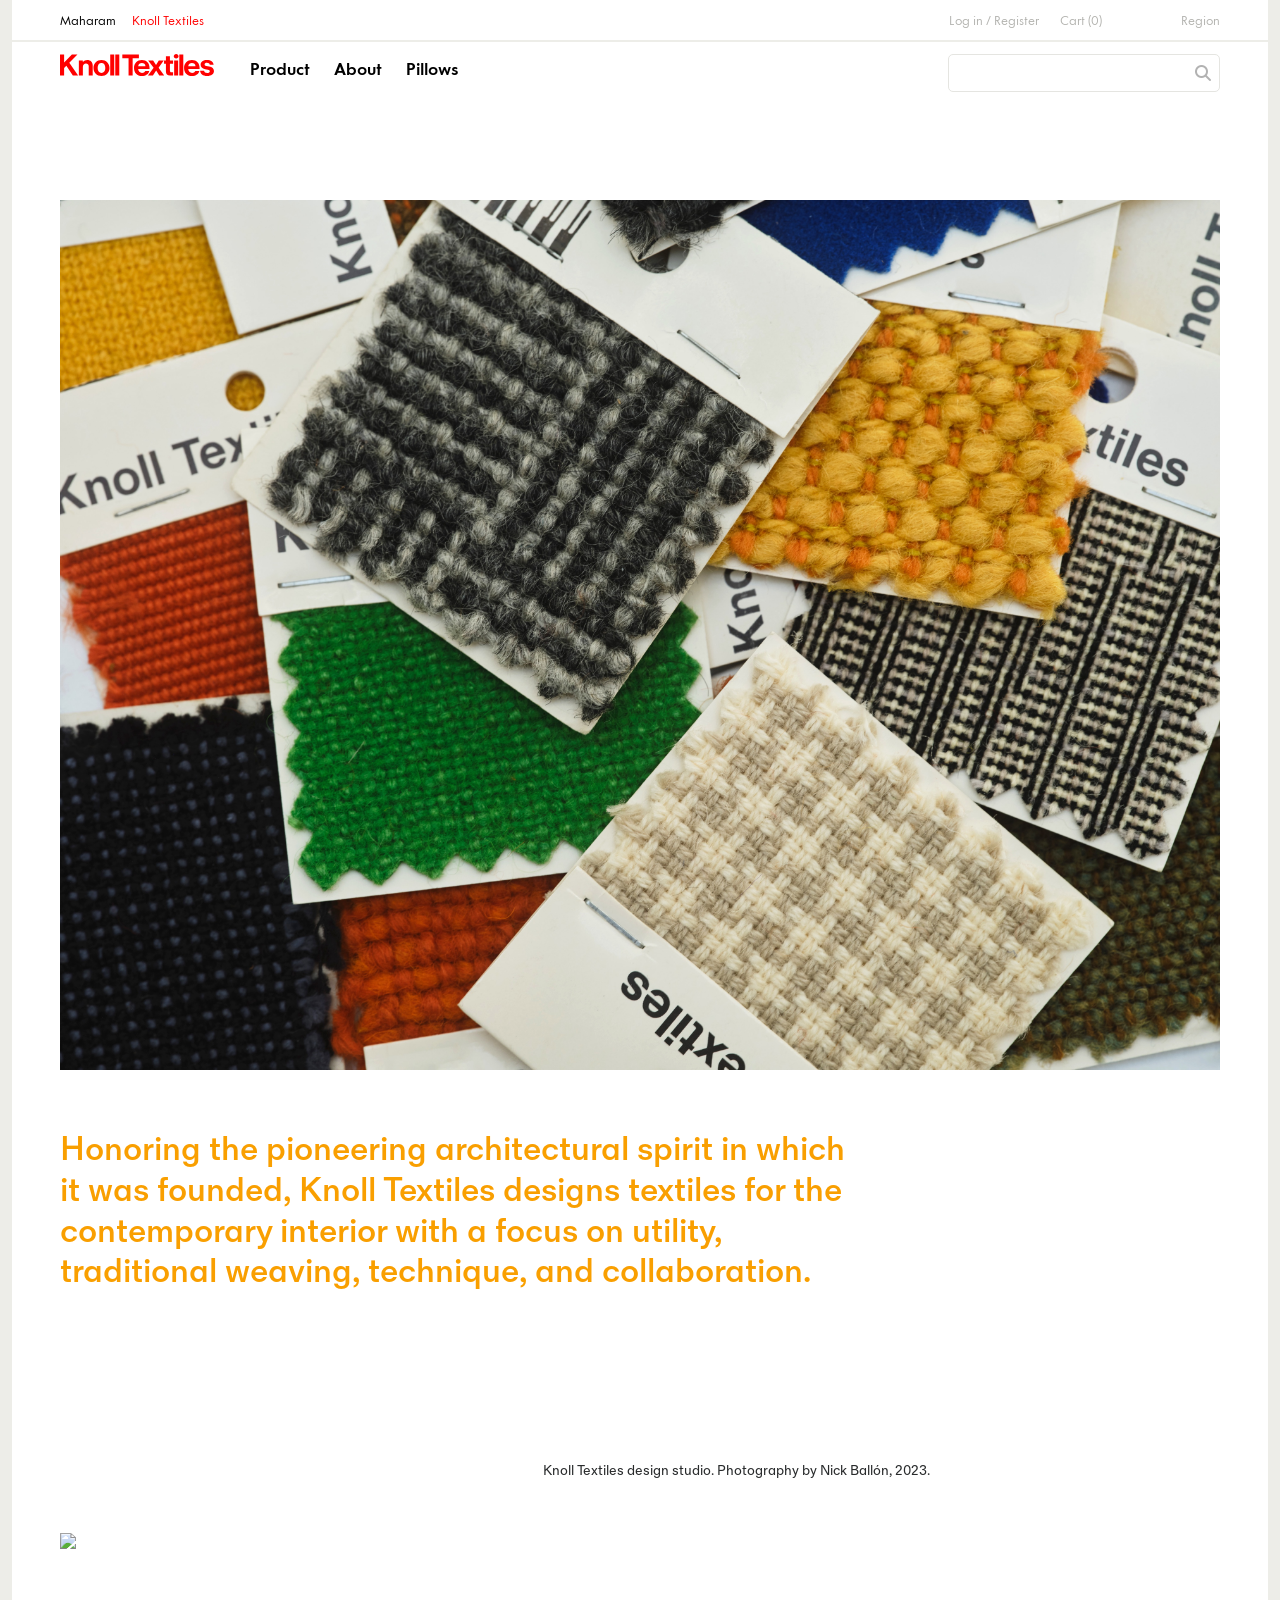
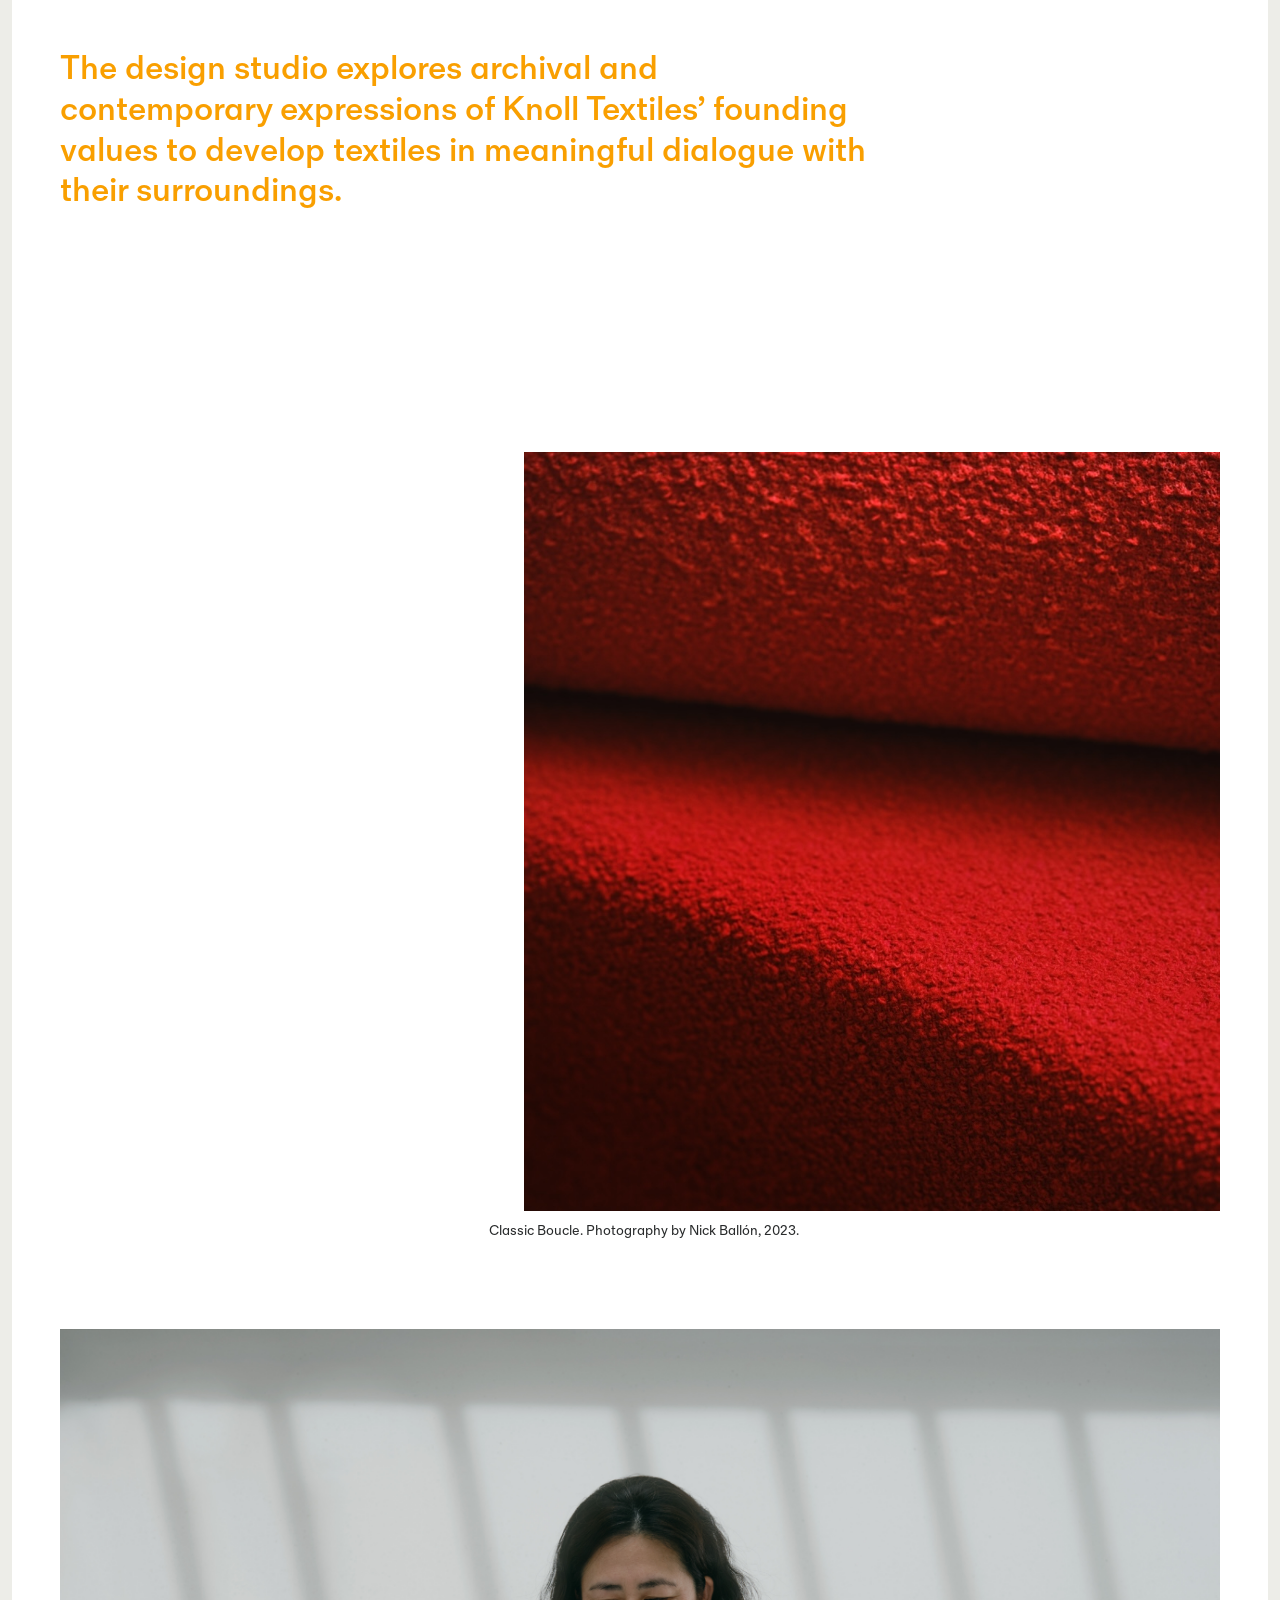
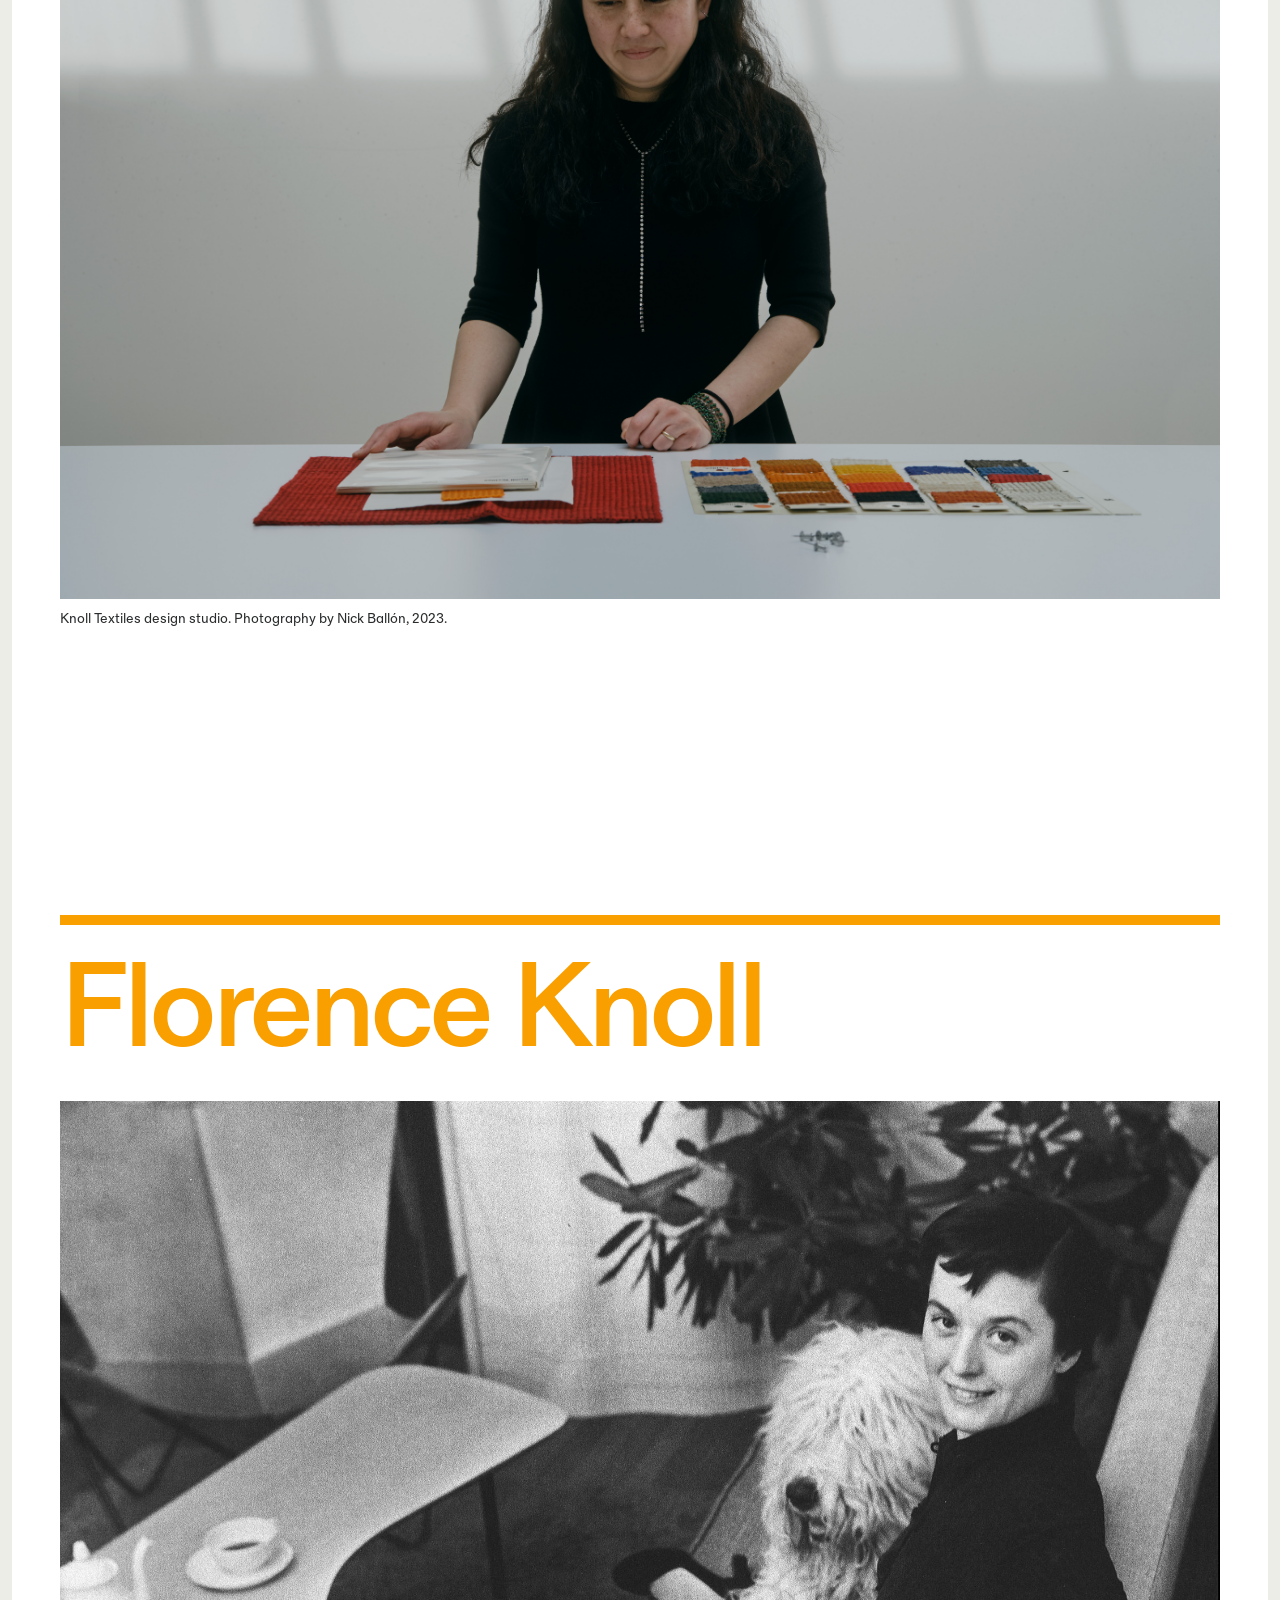
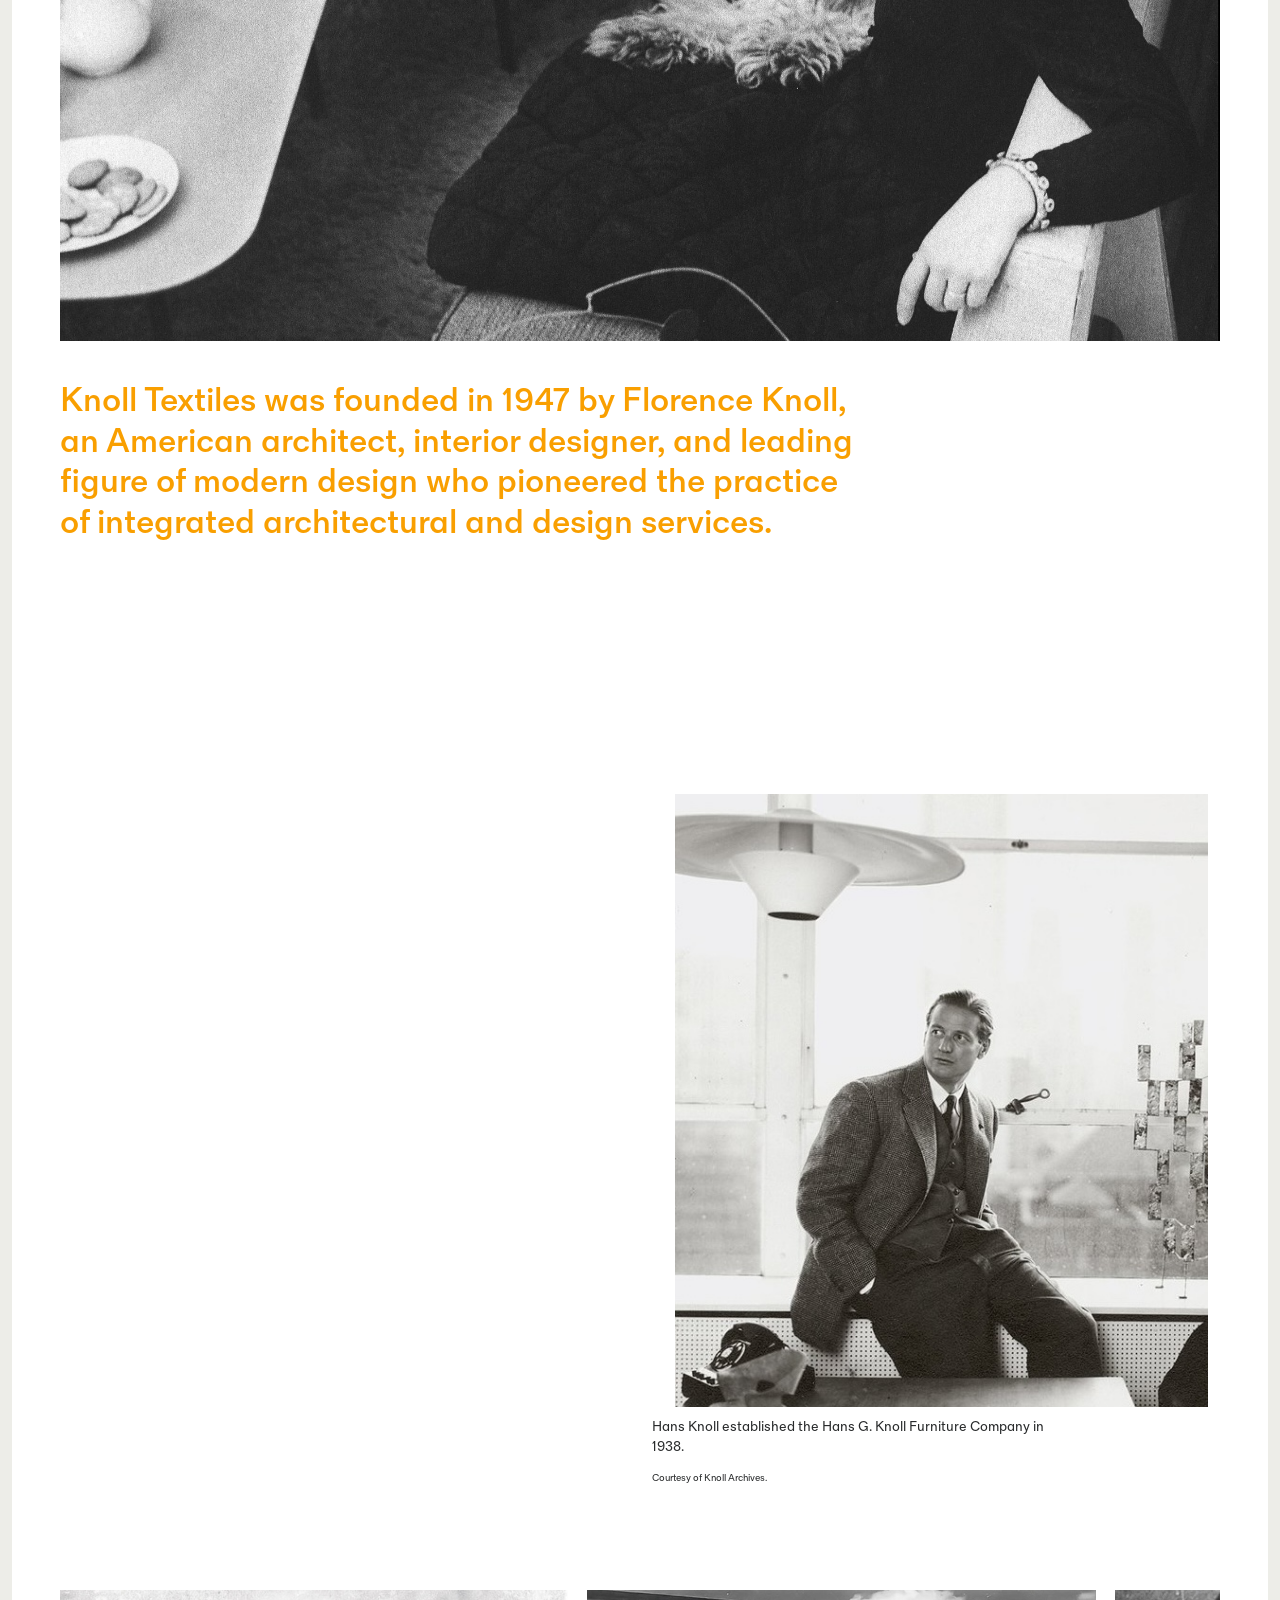
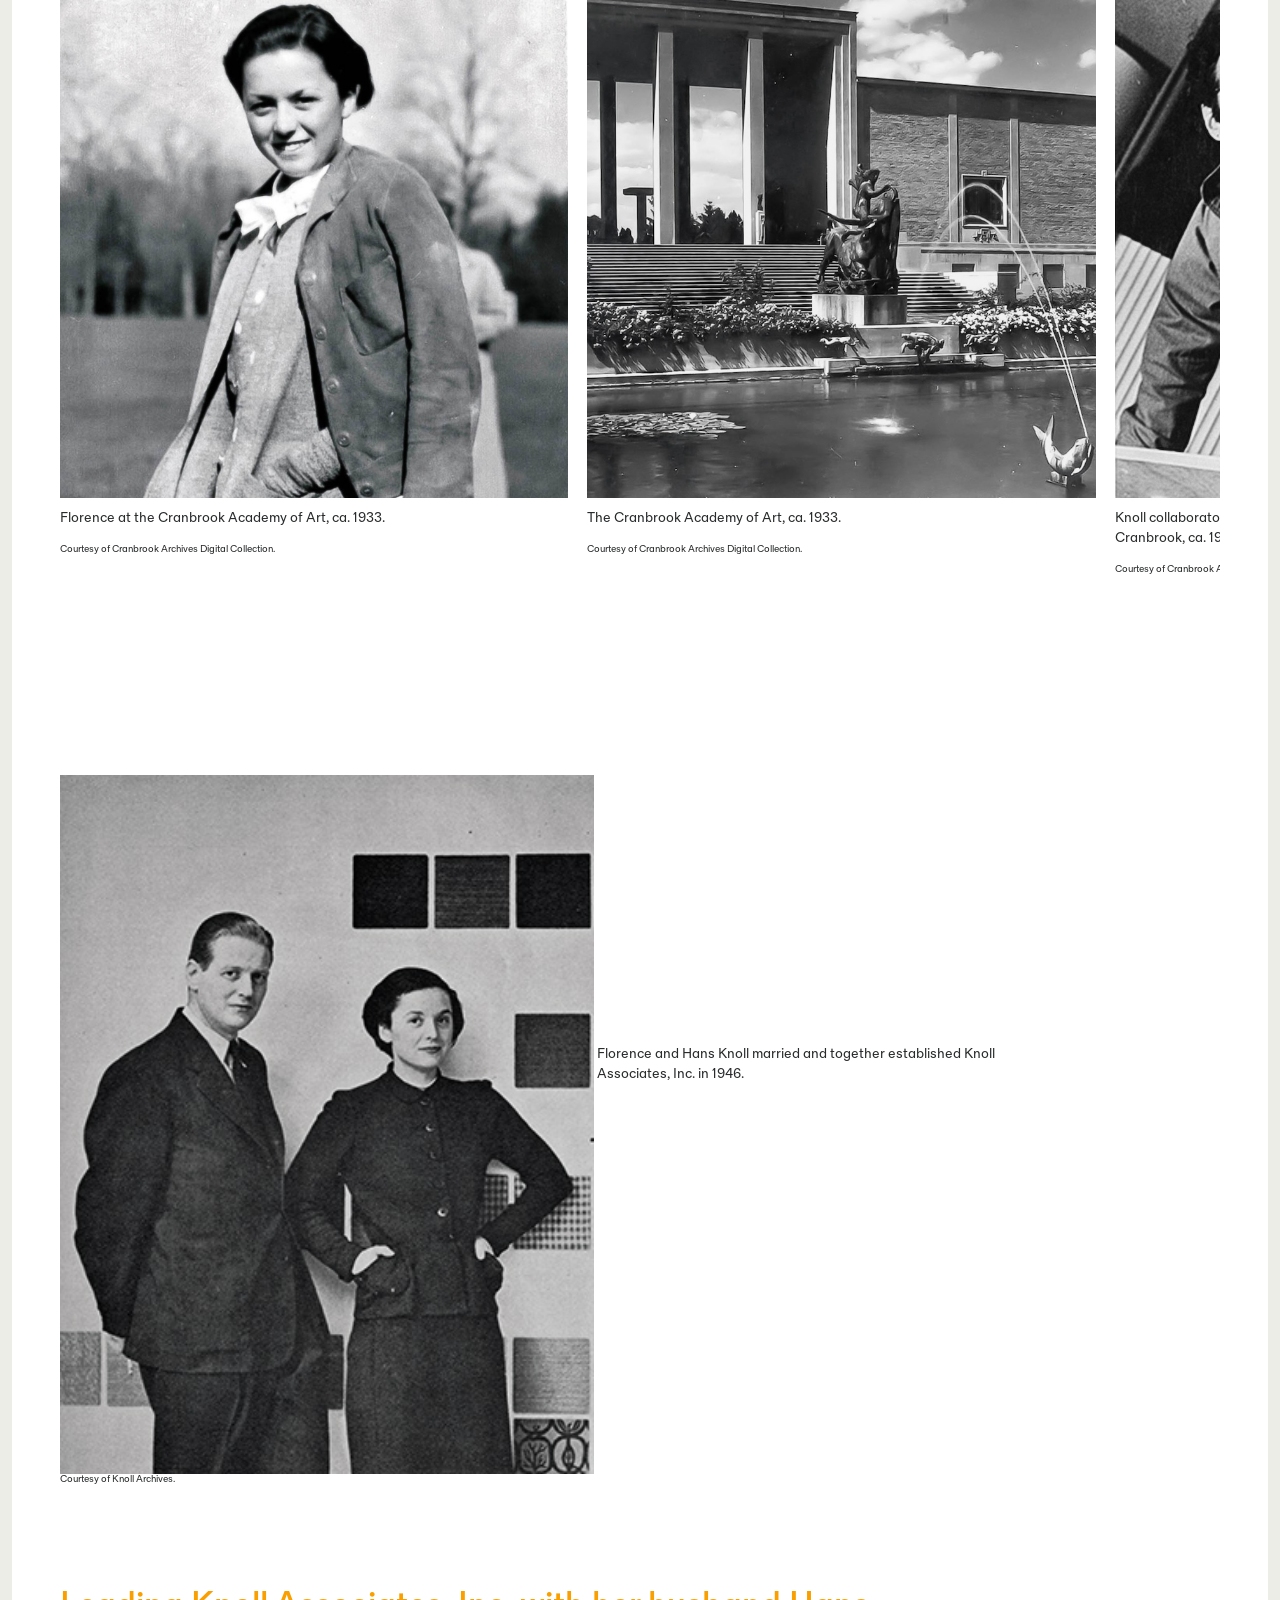
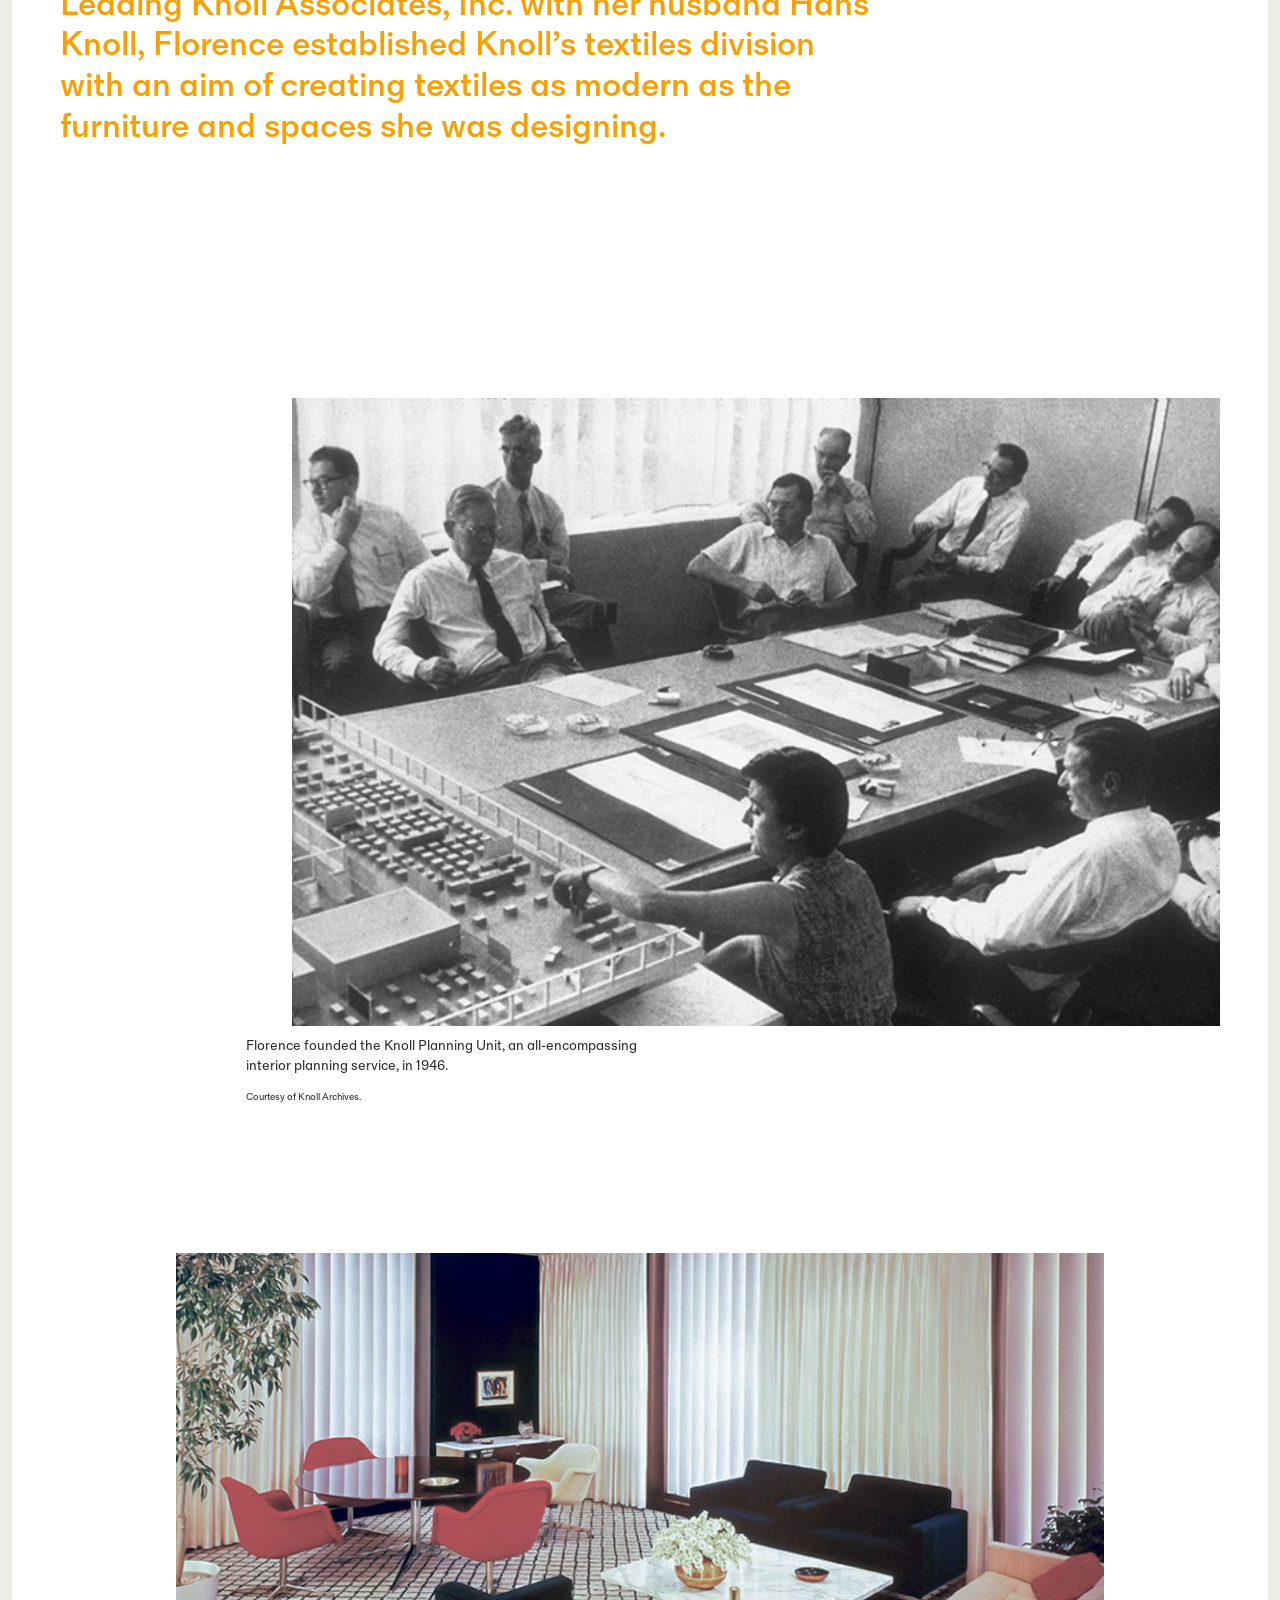
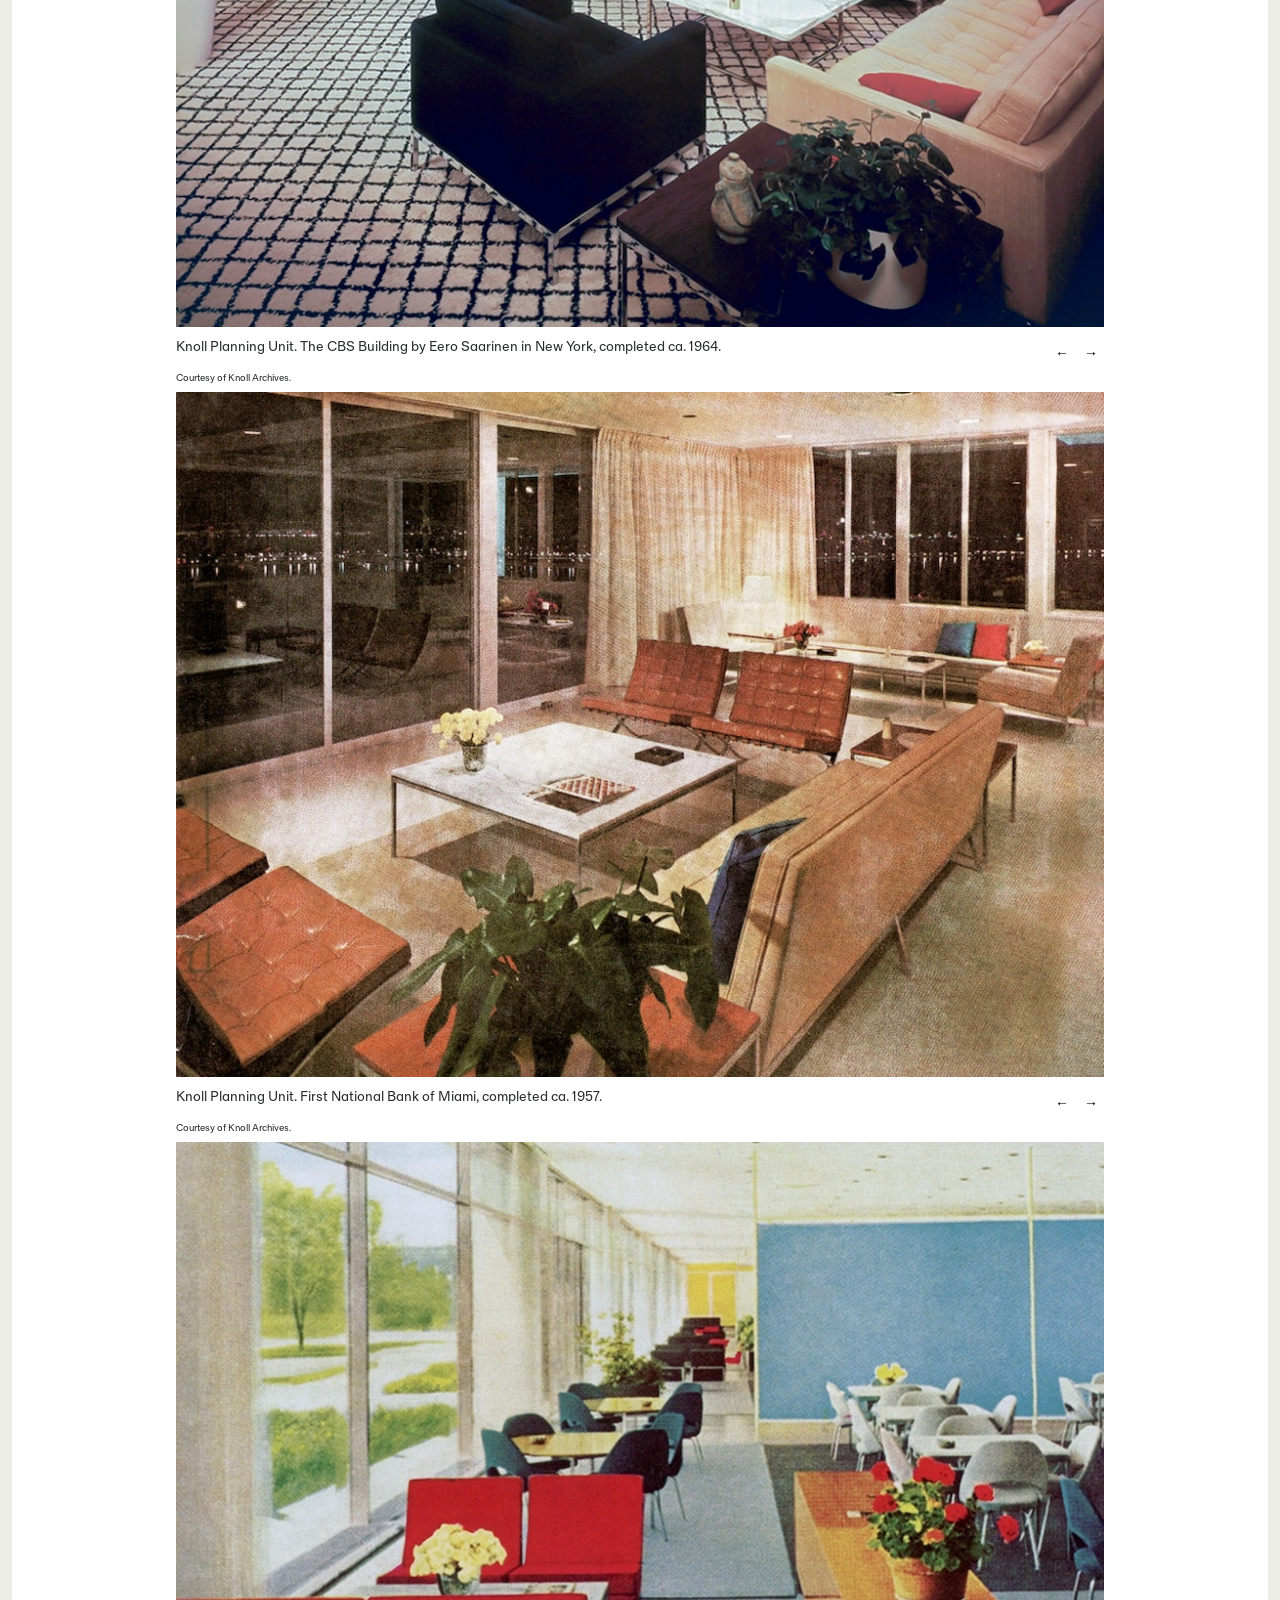
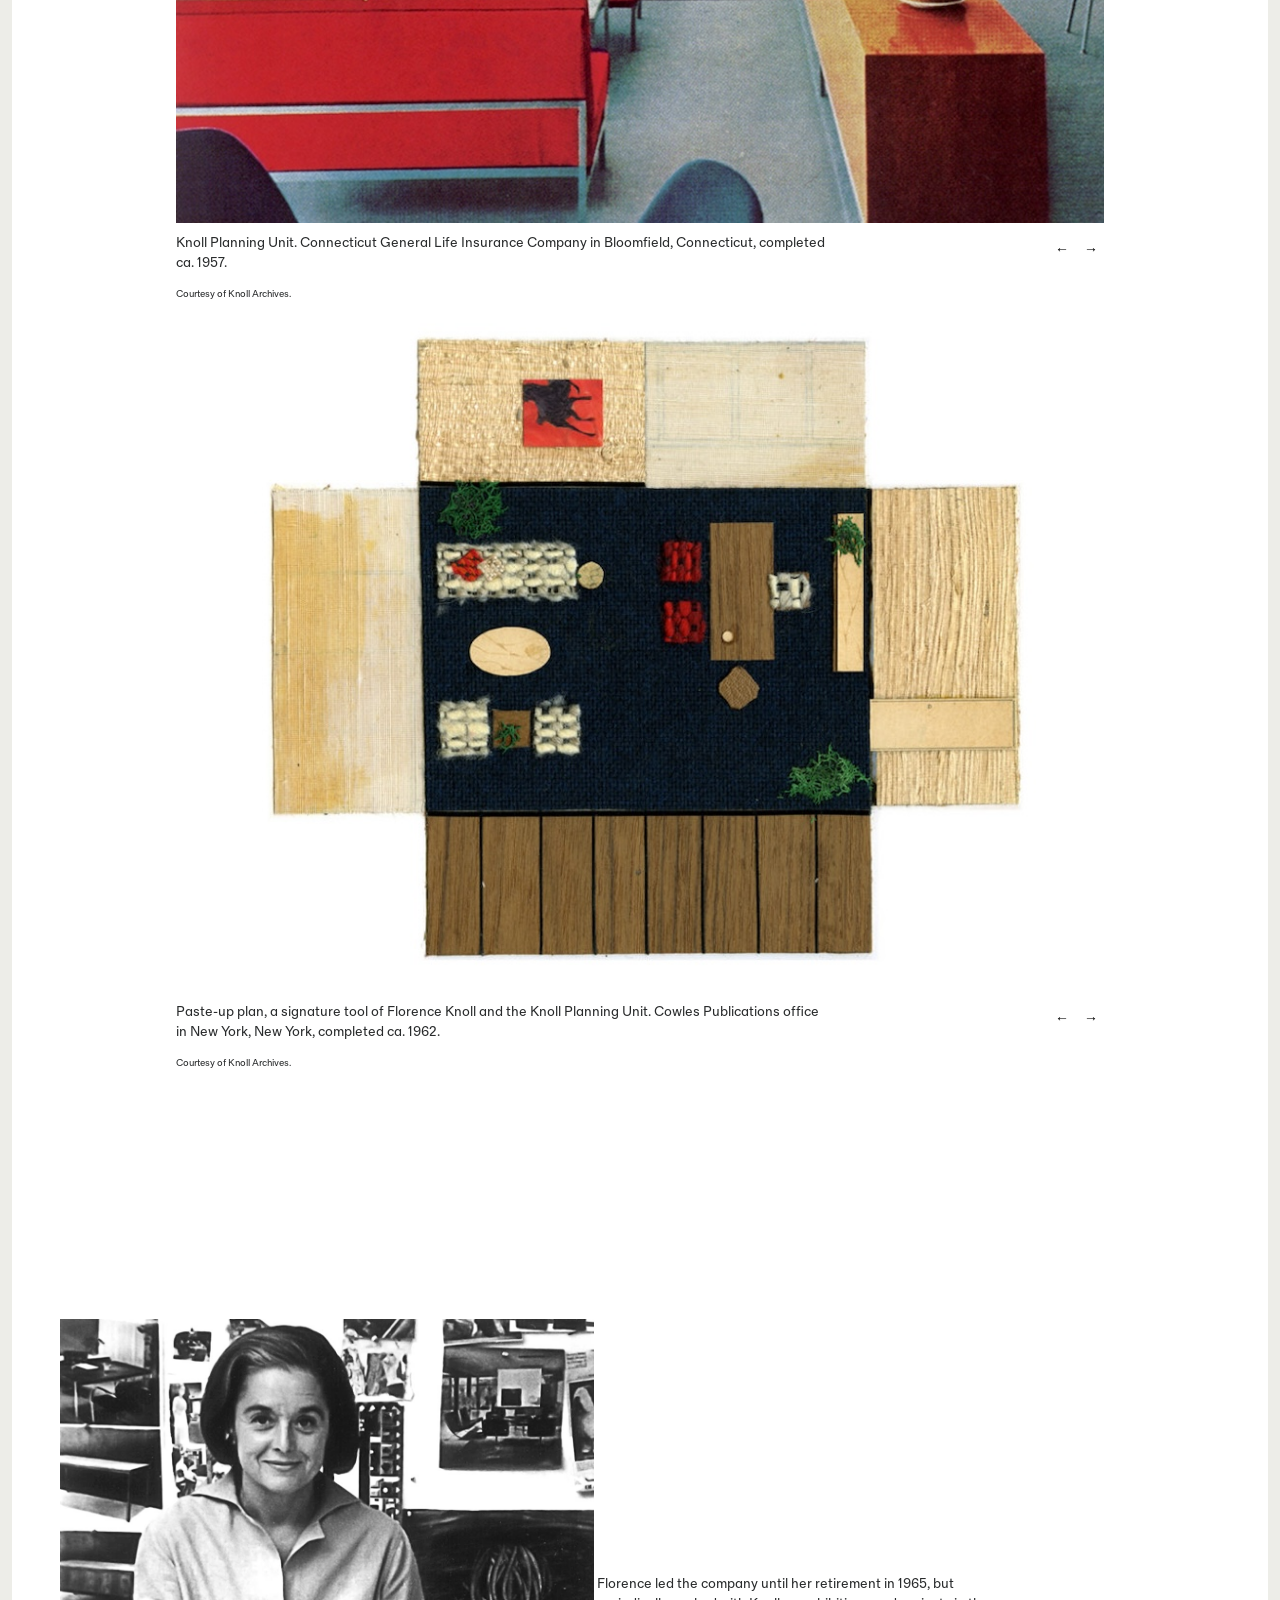
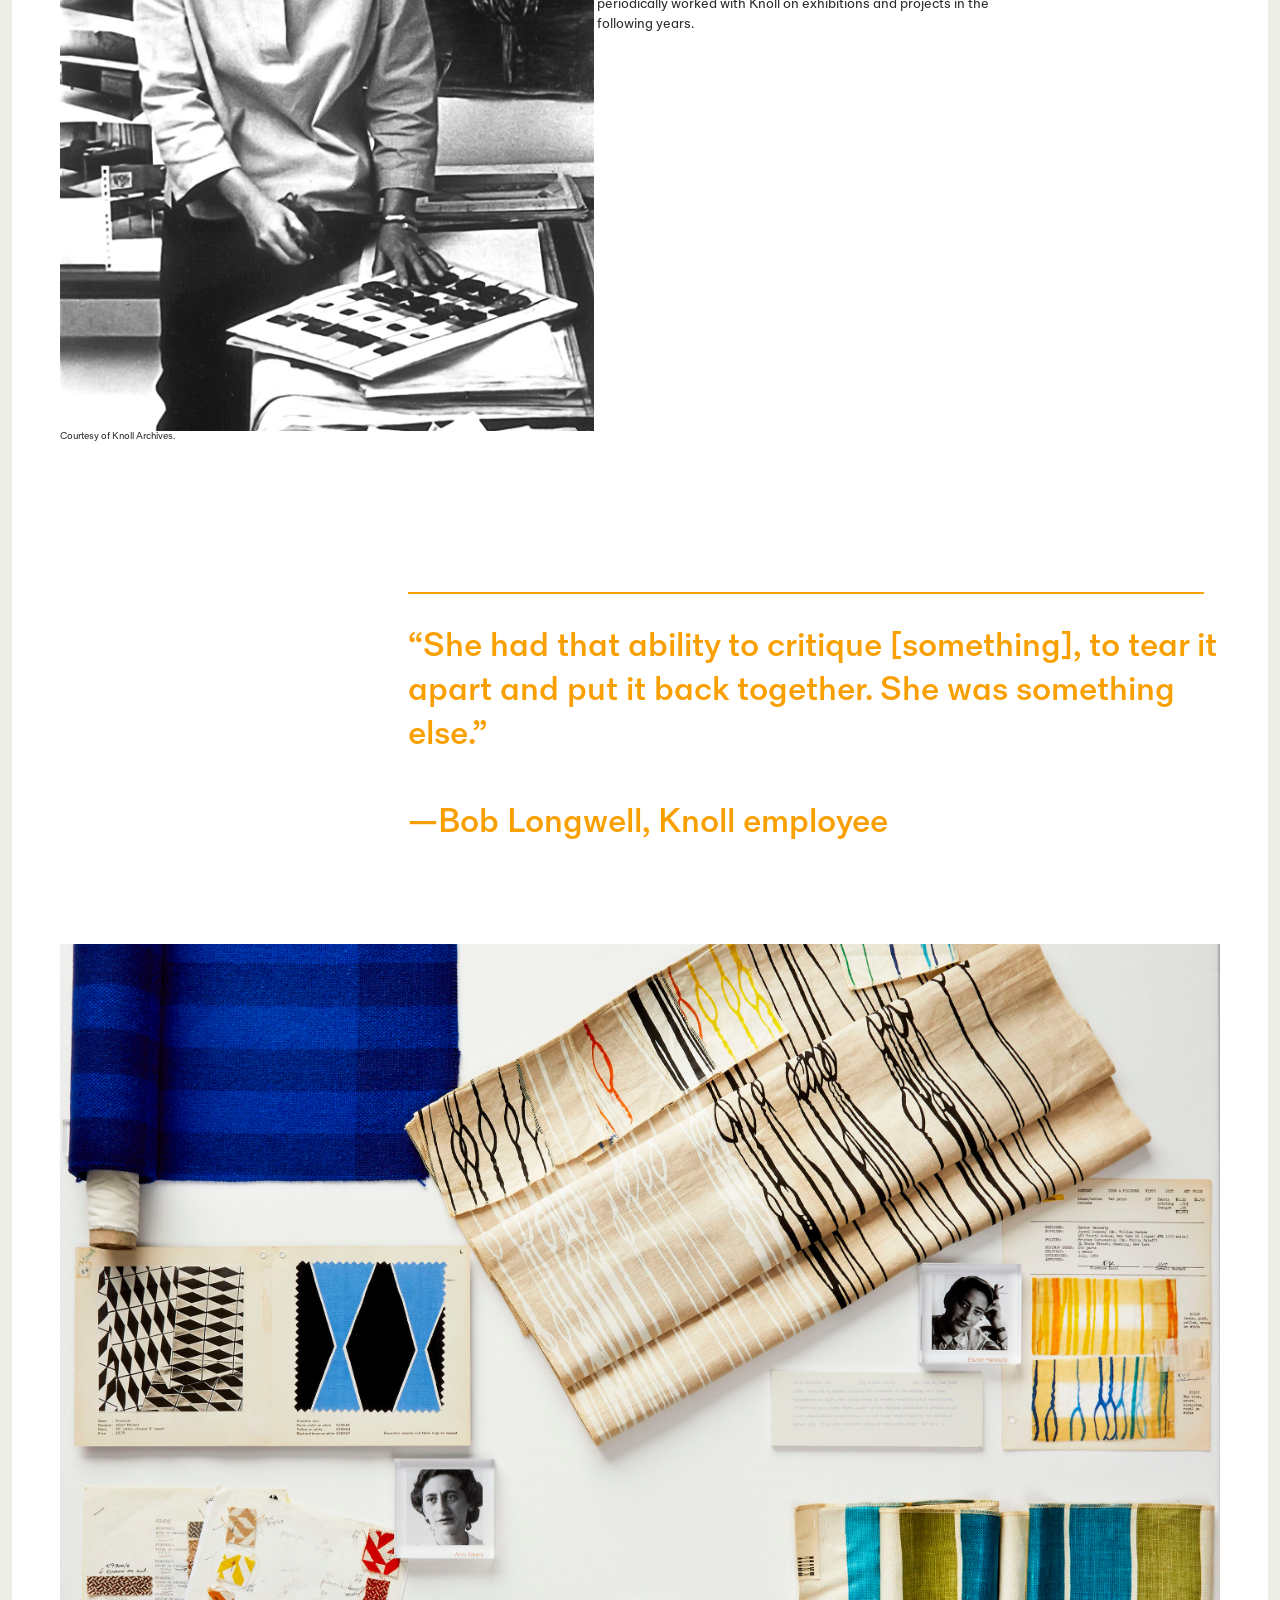
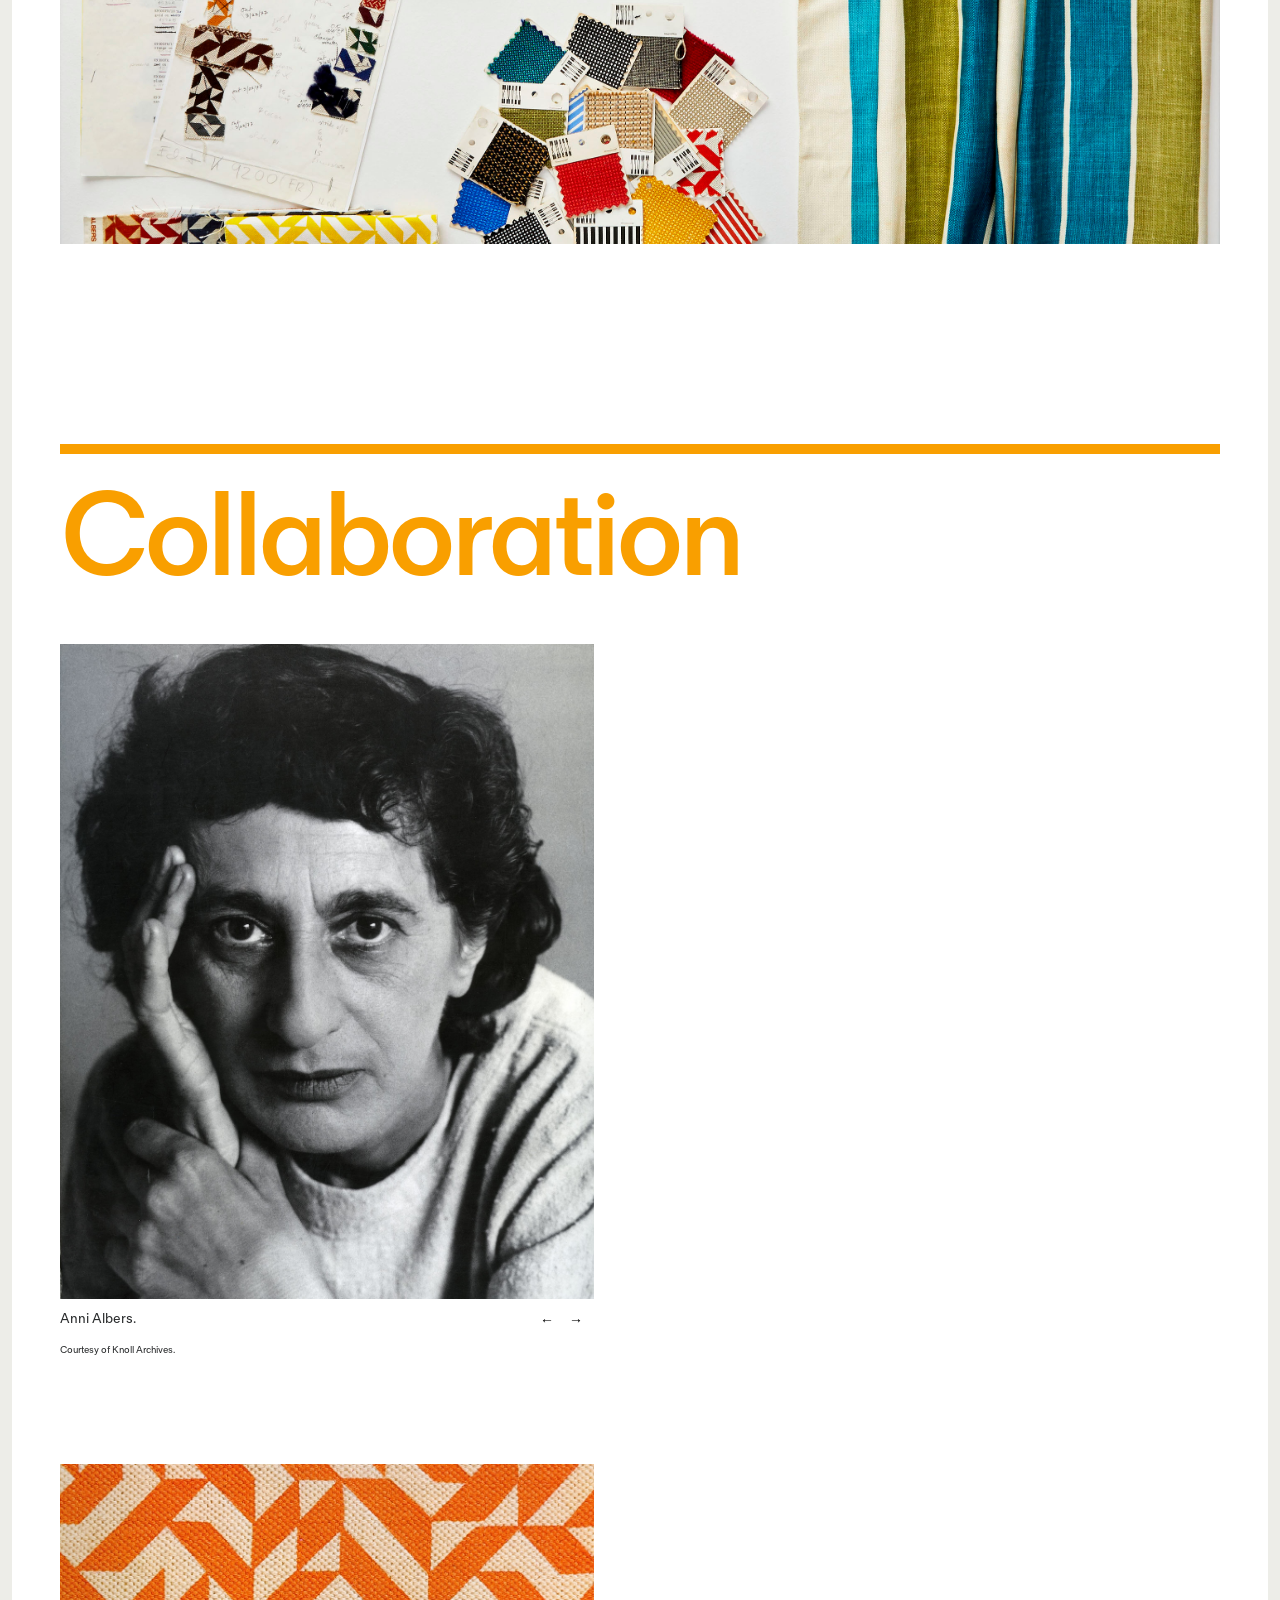
==== commit 0ab09370: "spacing adjustments" ====
--- a/kt_overview2.html
+++ b/kt_overview2.html
@@ -303,7 +303,7 @@
             <p id="caption" style="margin-left: 37%;">Classic Boucle. Photography by Nick Ballón, 2023. </p>
                
 
-                <div id="full-width">
+                <div id="full-width" style="margin-top: 8vh !important;">
                     <img  id="full-width-img" class="parallaxImage reveal-image" src="./images/ballon_1.jpg">
                     <p id="caption">Knoll Textiles design studio. Photography by Nick Ballón, 2023. 
                     </p>
--- a/css/overviewstyles.css
+++ b/css/overviewstyles.css
@@ -679,8 +679,8 @@
 
         #section-header{
           margin-top: 10vh !important;
-          margin-bottom: 70px !important;
-          height: 15vh;
+          margin-bottom: 6vh !important;
+          height: 14vh;
         }
 
         #fk-section-header{
@@ -753,6 +753,11 @@
           line-height: 1.2;
         }
 
+        #fullwidth-carousel-caption{
+          font-size: 11px;
+          line-height: 1.2;
+        }
+
         #caption-right{
           font-size: 11px;
           line-height: 1.2;
@@ -781,6 +786,10 @@
         h2{
           font-size: 60px;
           letter-spacing: normal;
+        }
+
+        #full-width-rule{
+          height: 7px;
         }
 
         #section-header{
@@ -853,8 +862,8 @@
           }
 
           #mobile-horizontal-scroll{
-            height: 45vh;
-            margin-bottom: 5vh;
+            height: 55vh;
+            margin-bottom: 8vh;
           }
 
           #mobile-scroll-container{
@@ -900,8 +909,8 @@
             line-height: 1.3;
             width: 80%;
             margin-left: 10%;
-            margin-top: 8vh !important;
-            margin-bottom: 3vh !important;
+            margin-top: 10vh !important;
+            margin-bottom: 5vh !important;
           }
 
           .callout-margin{
@@ -962,6 +971,10 @@
             line-height: 1.2;
           }
 
+          #fullwidth-caption{
+            font-size: 10px;
+          }
+
           #anni-caption{
             width: 100% !important;
         
@@ -1016,6 +1029,7 @@
 
         #moma-carousel{
           height: 20vh;
+          margin-top: 5vh !important;
         }
 
         #moma-carousel img{
@@ -1036,7 +1050,7 @@
 
         #full-width-carousel{
           margin-top: 5vh !important;
-          margin-bottom: 30vh !important;
+          margin-bottom: 33vh !important;
           width: 100%;
           margin-left: 0;
         }
@@ -1064,7 +1078,7 @@
 
         #sheila-carousel{
           margin-top: -20px !important;
-          margin-bottom: 45vh !important;
+          margin-bottom: 50vh !important;
         }
 
         h6{
@@ -1086,4 +1100,8 @@
           display: none !important;
         }
 
+        #full-width-rule{
+          height: 7px;
+        }
+
       }
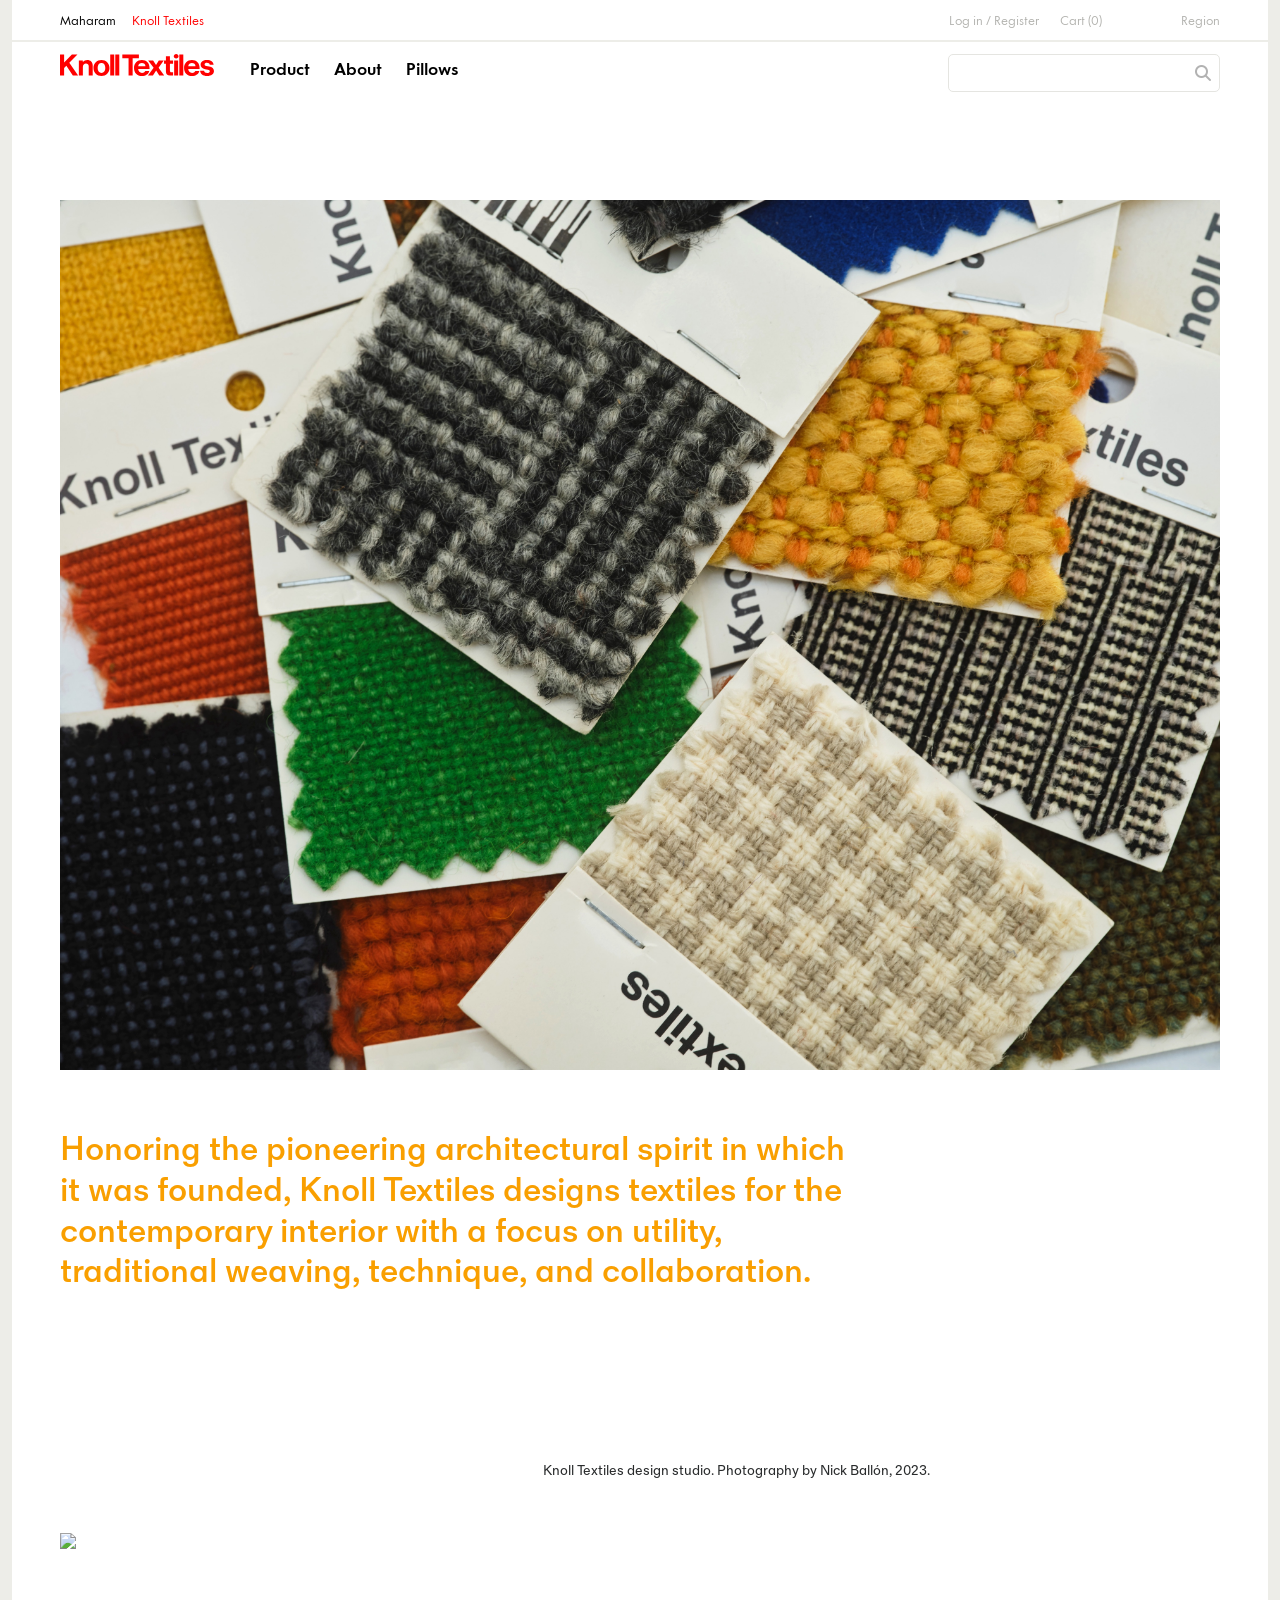
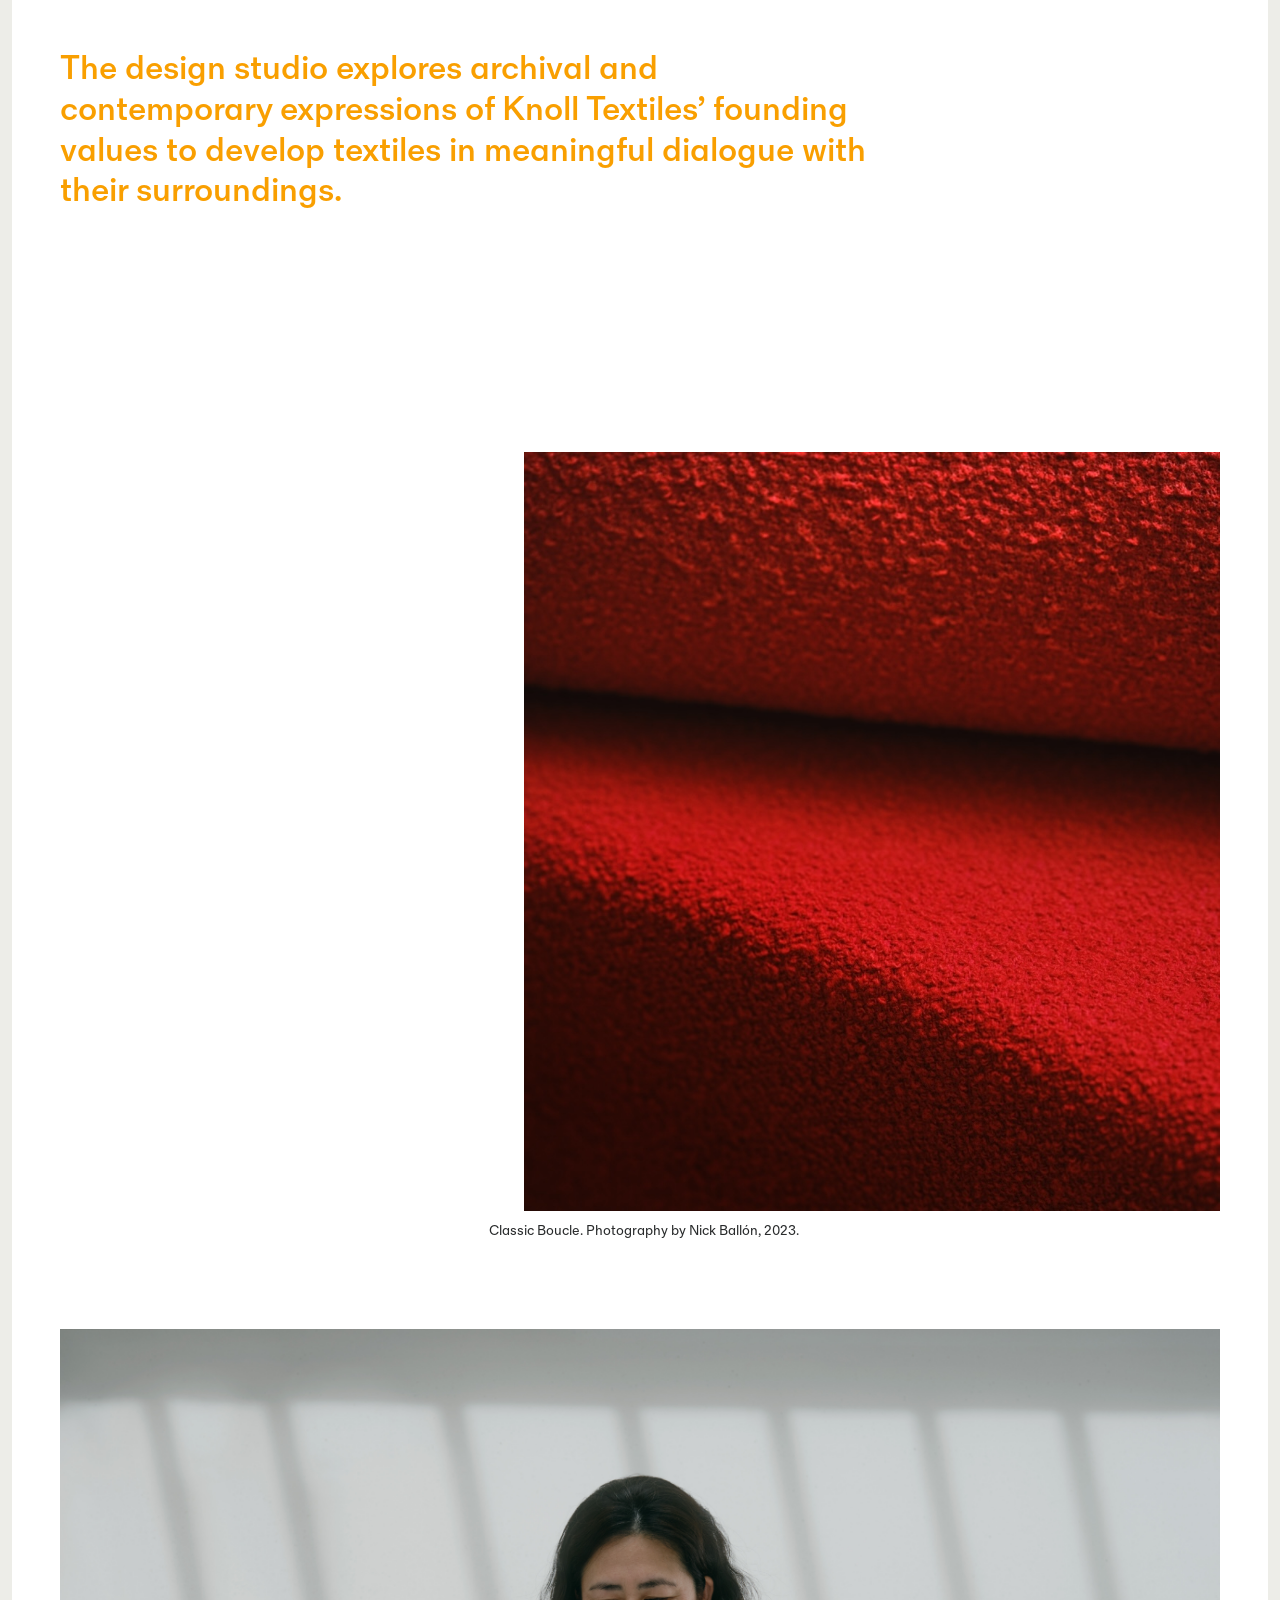
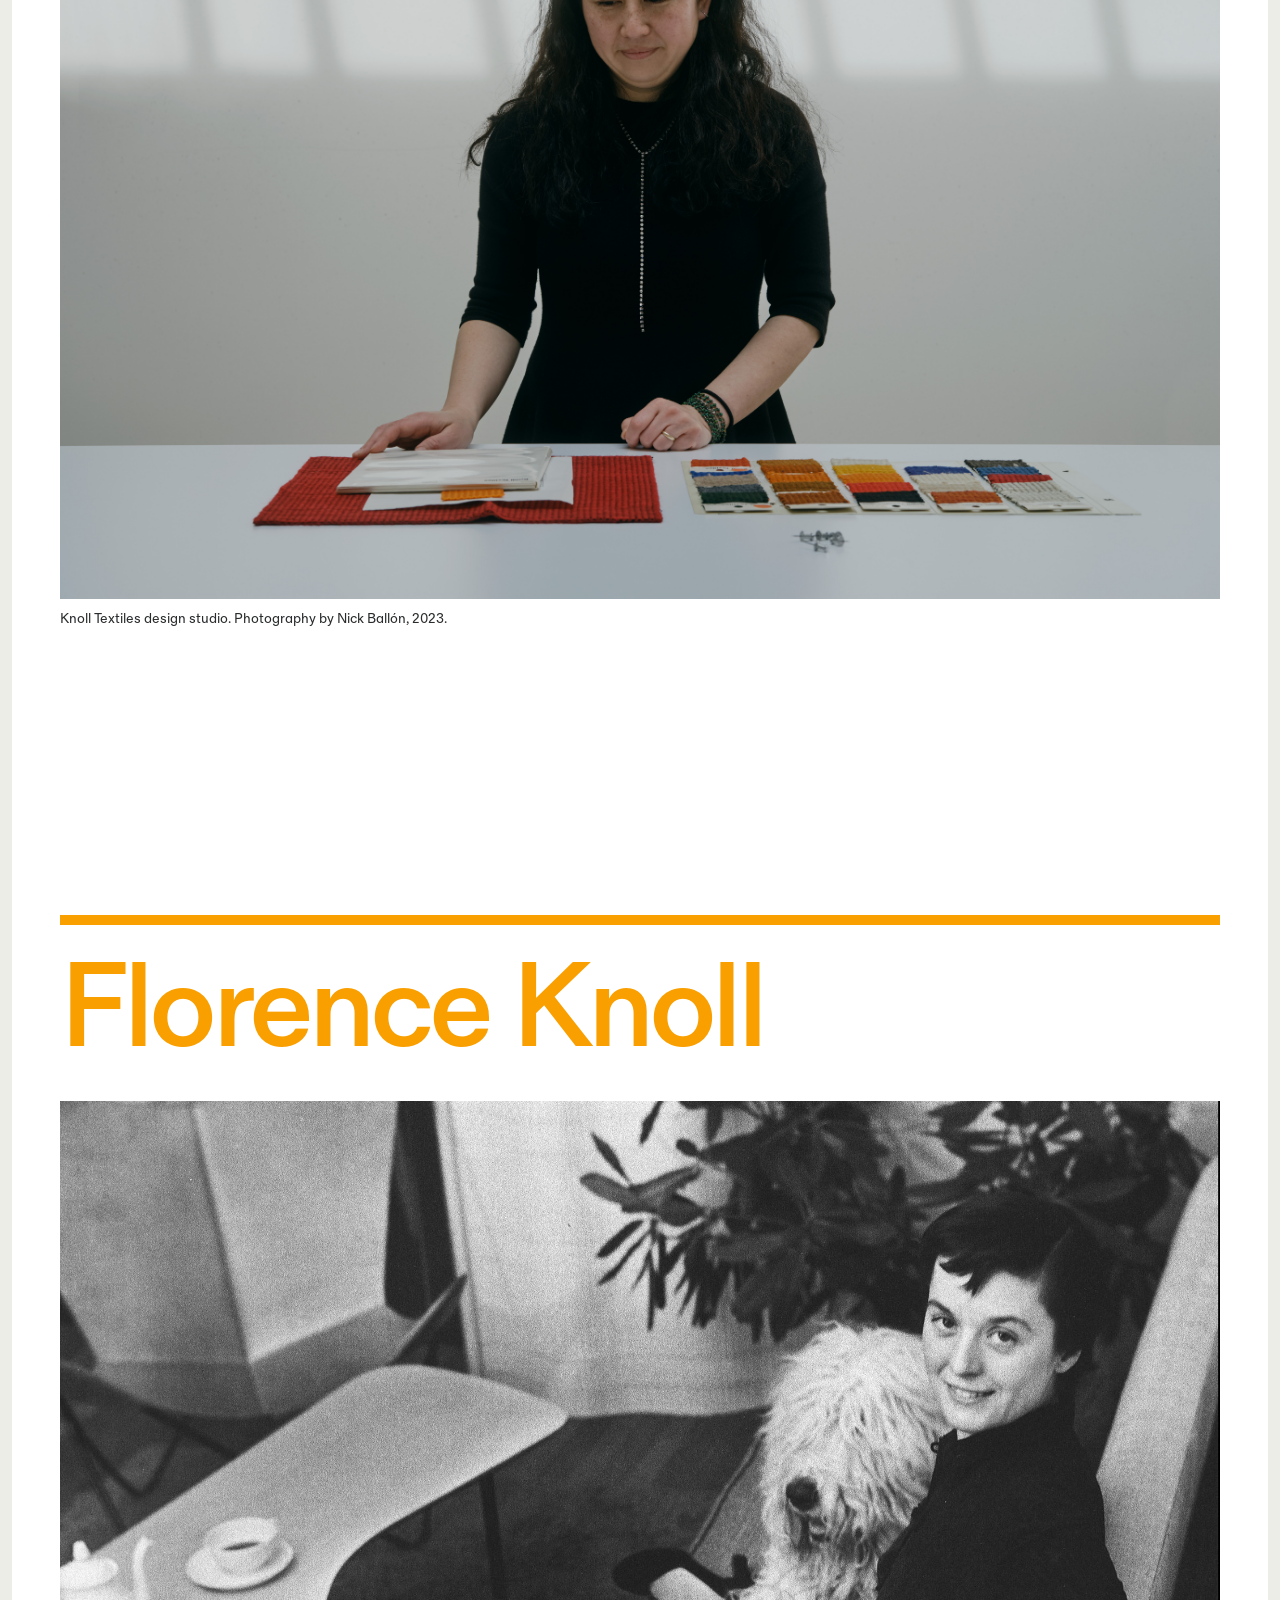
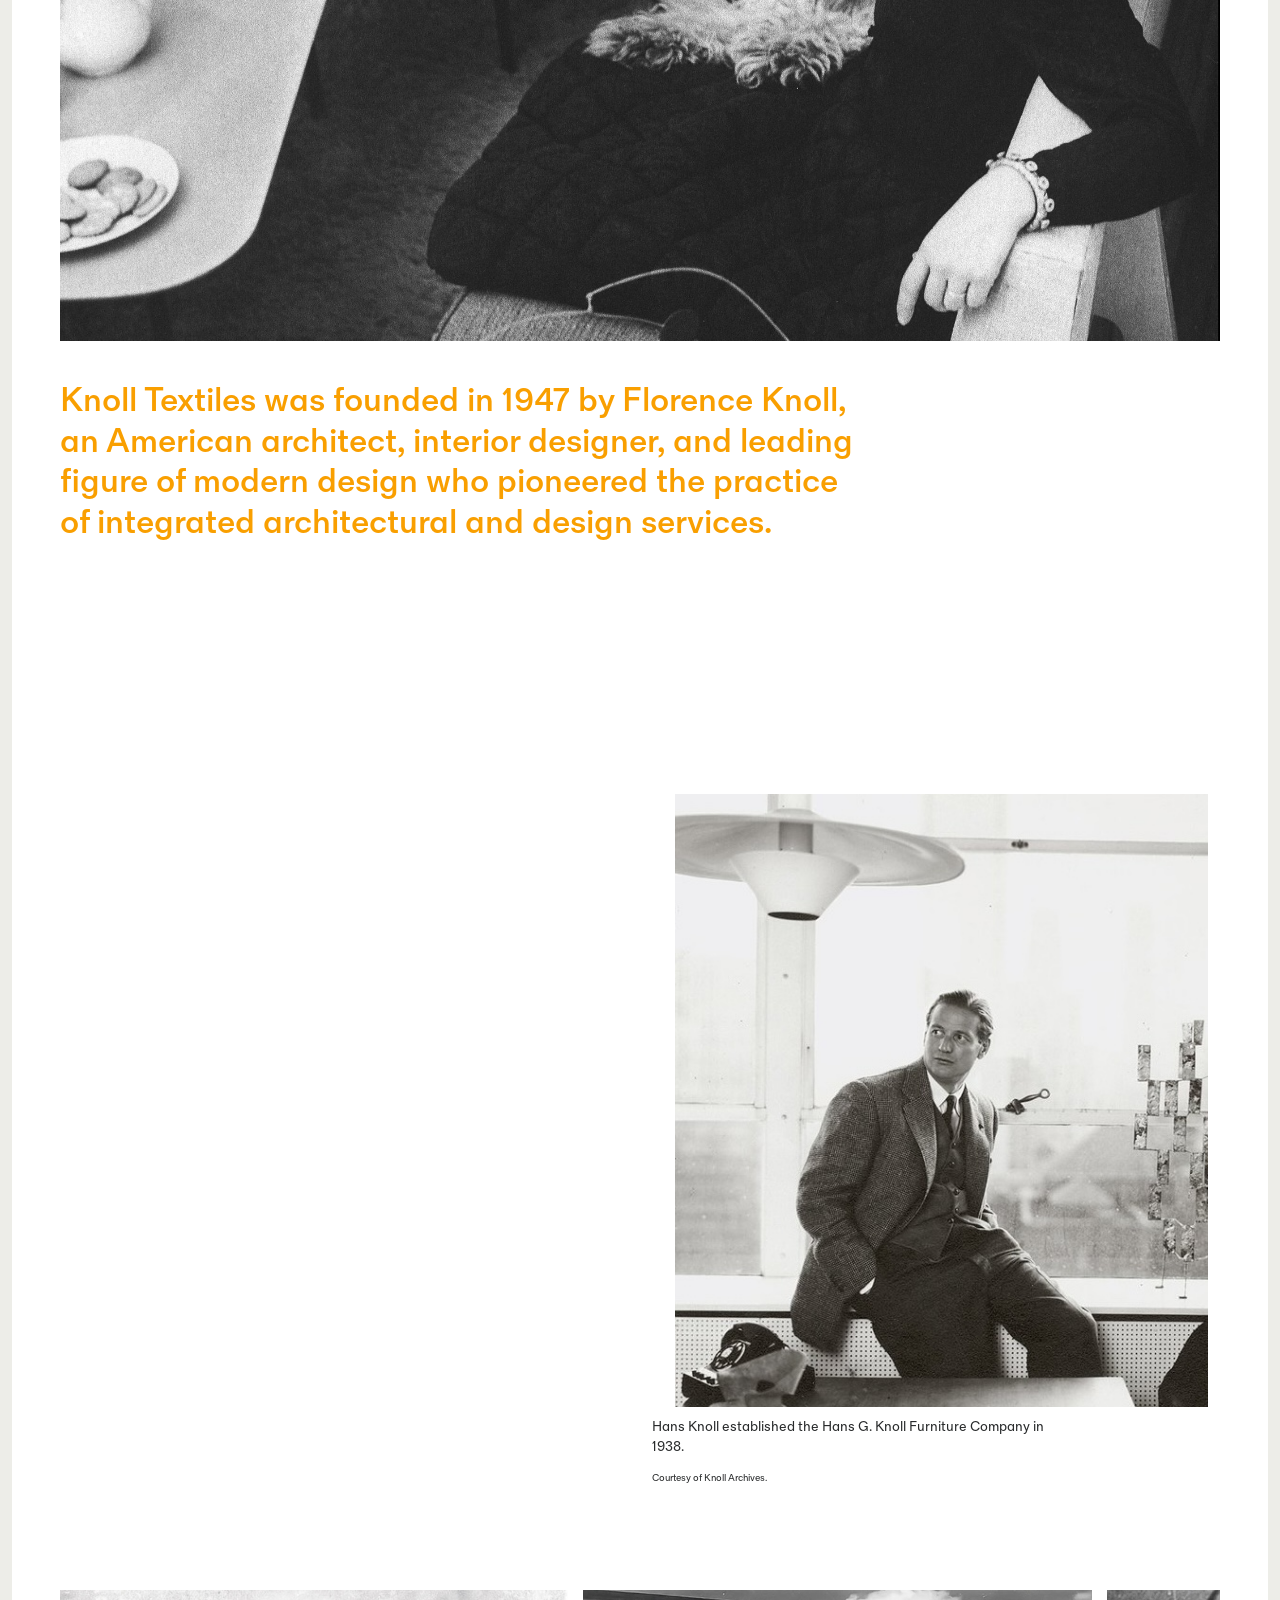
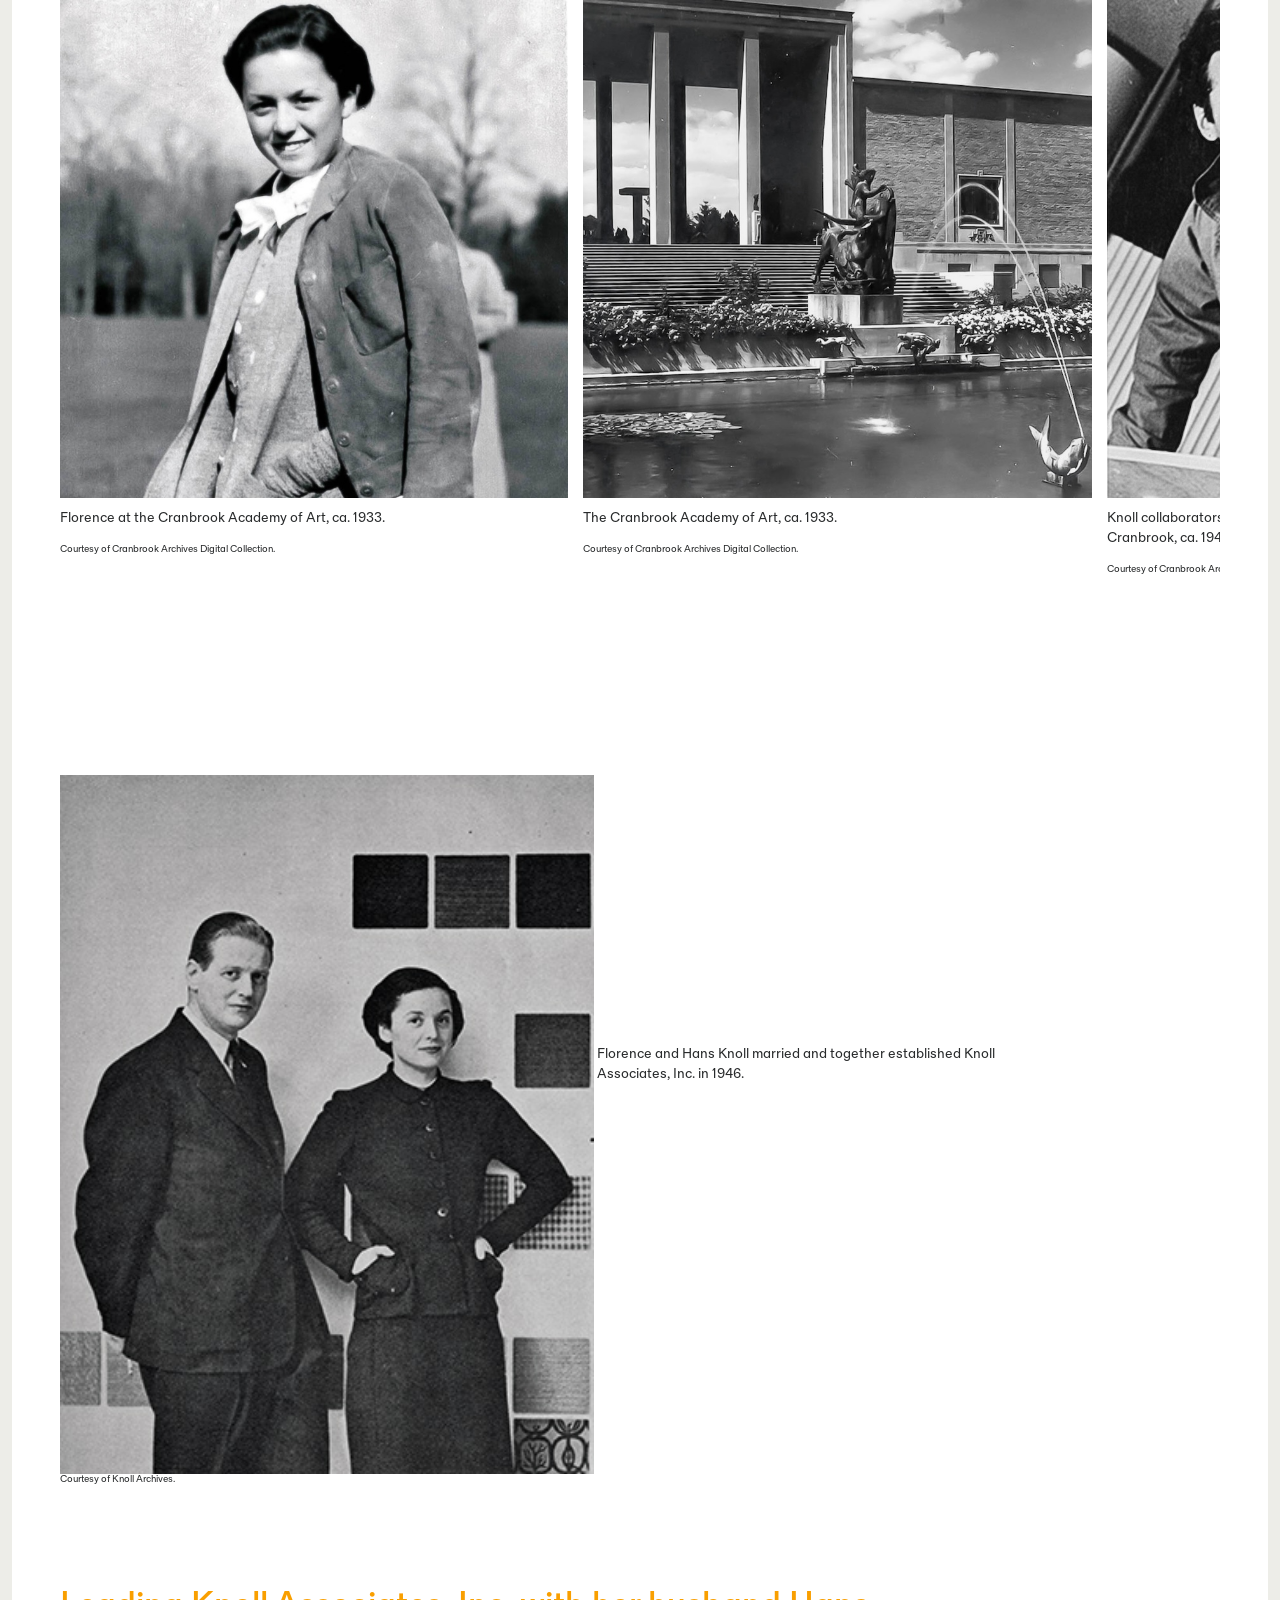
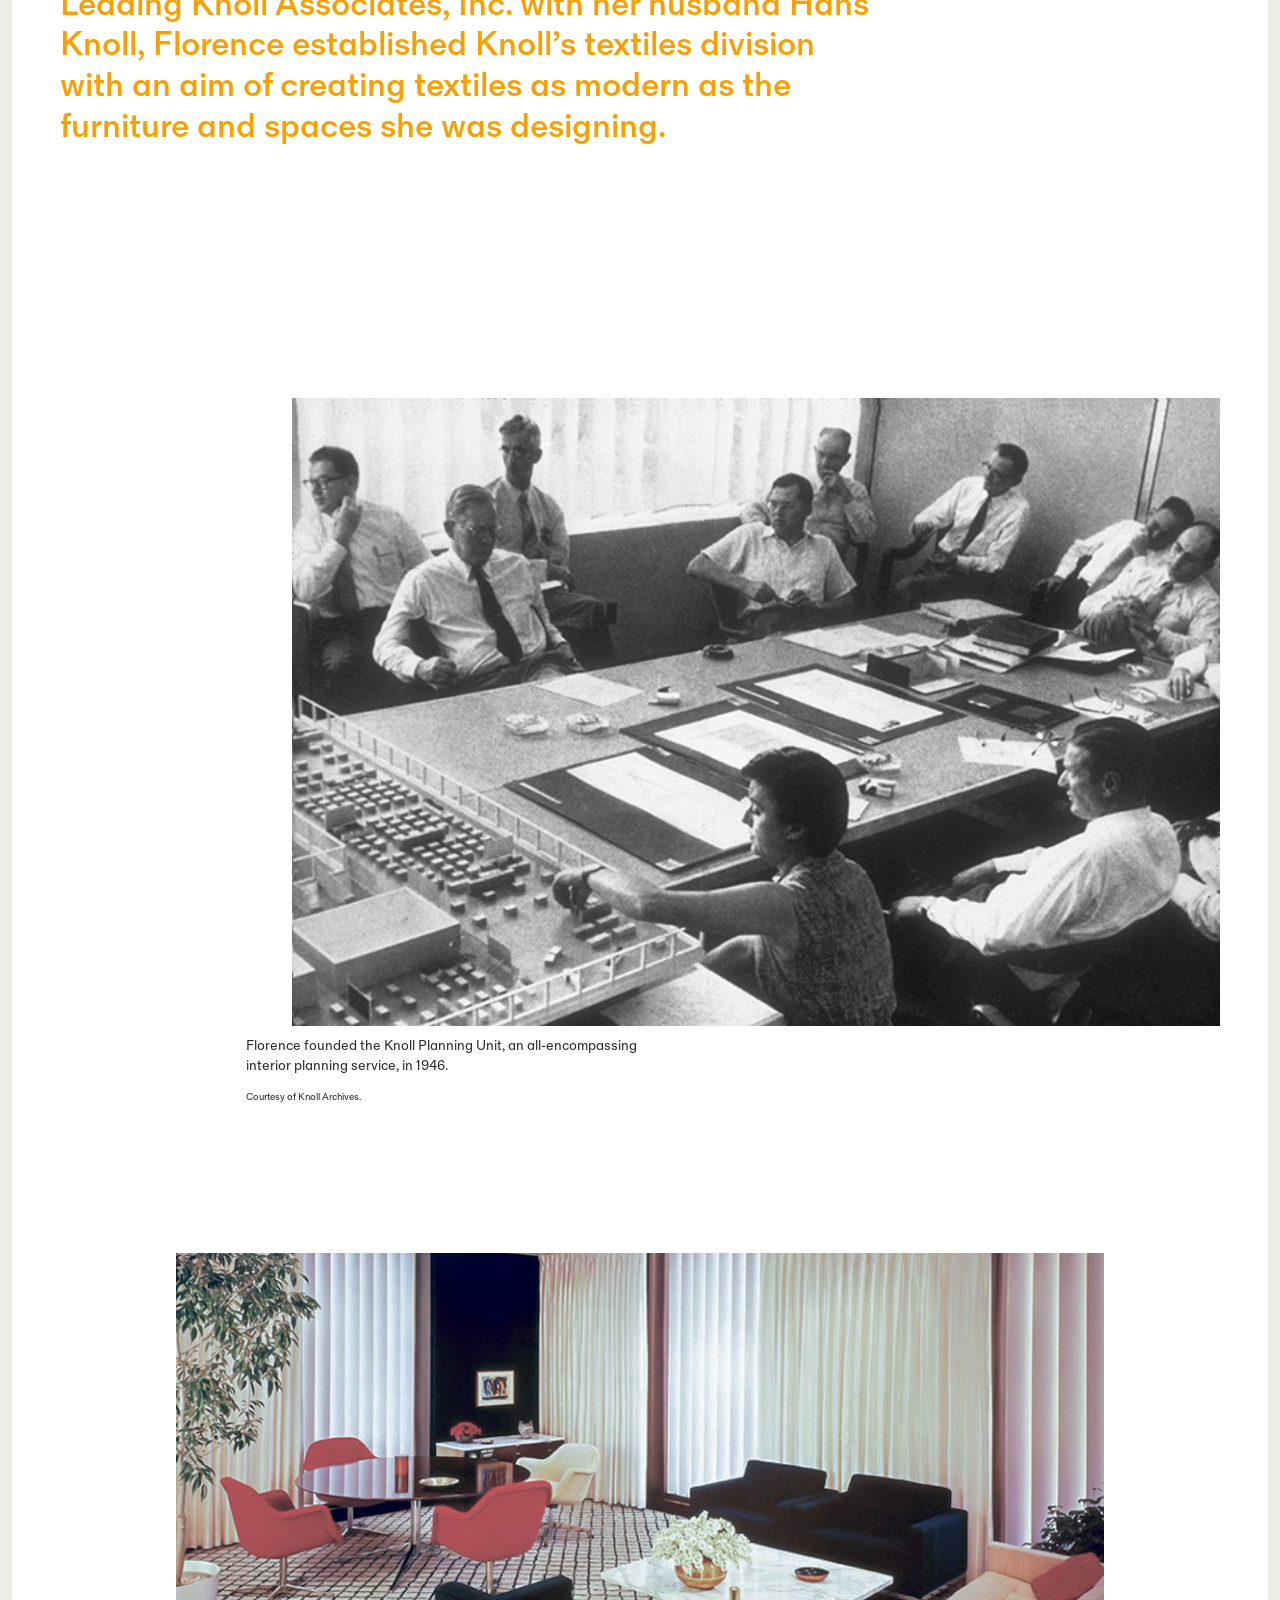
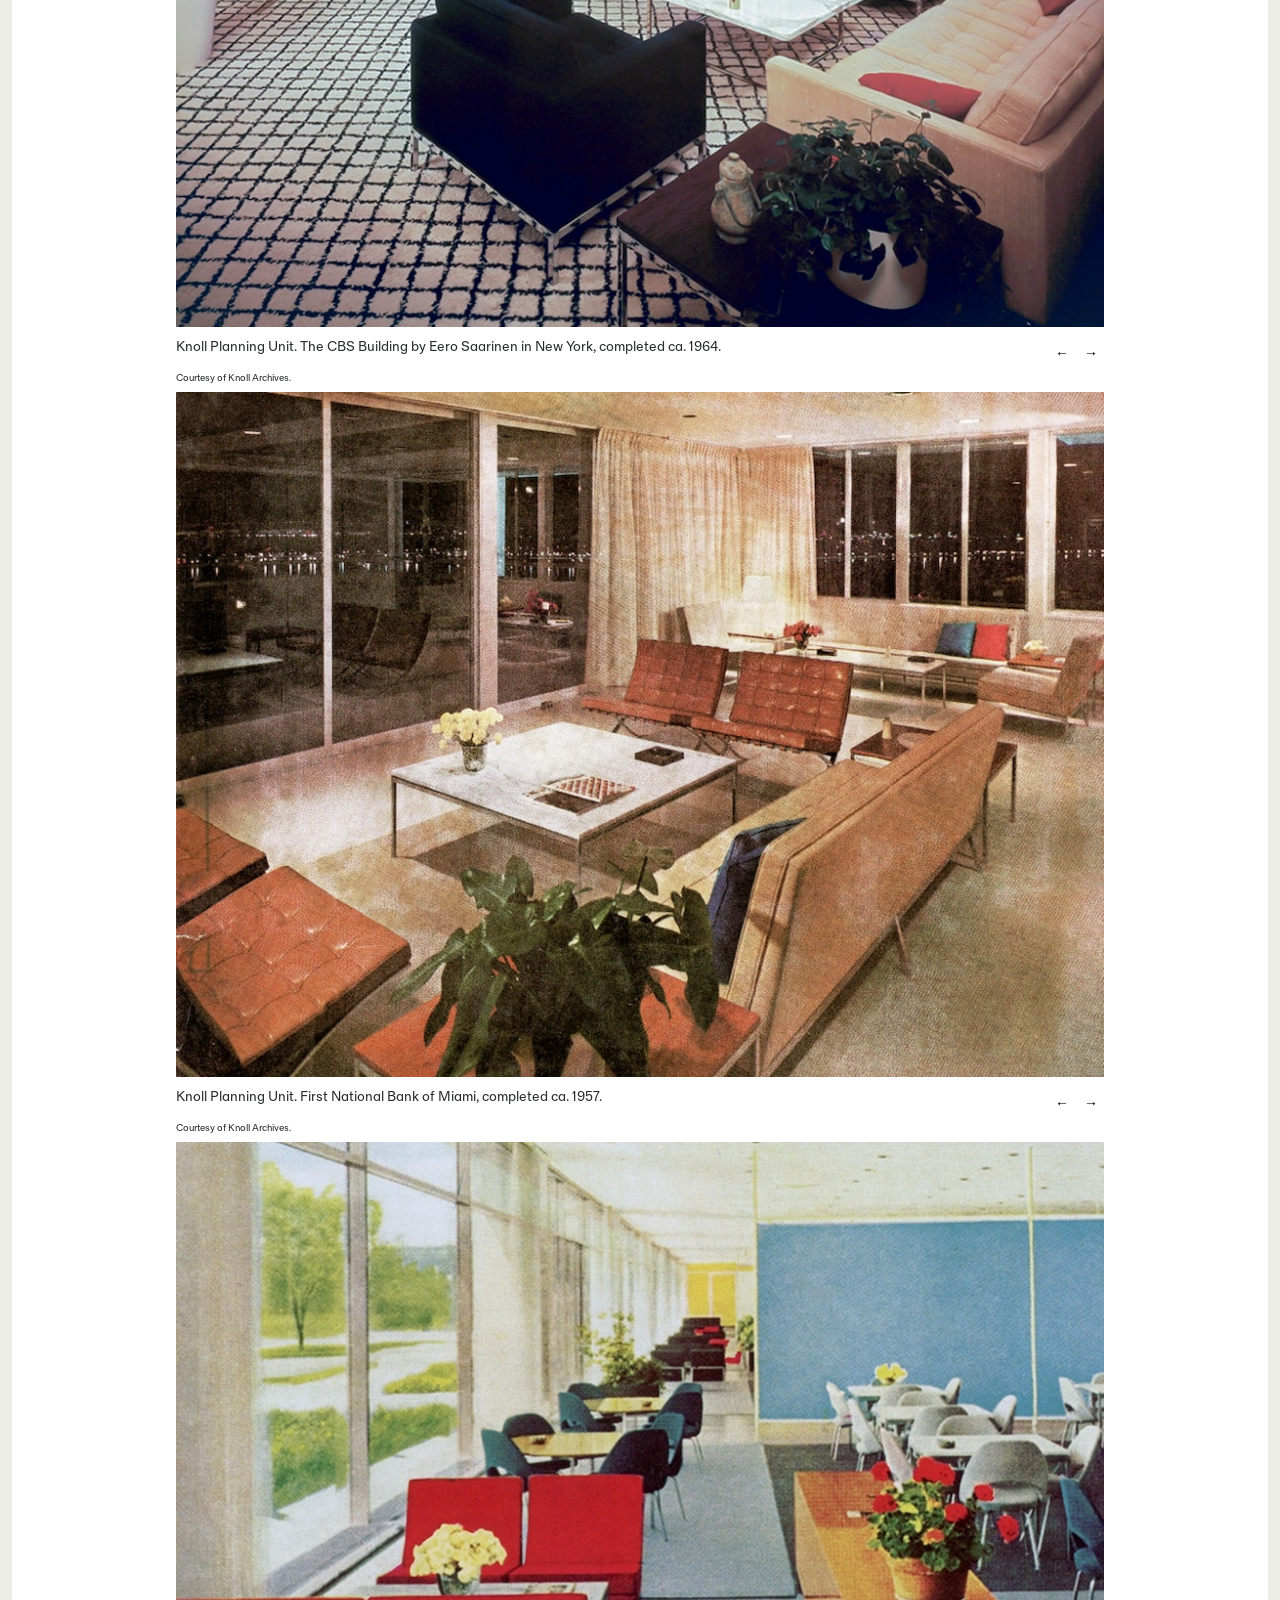
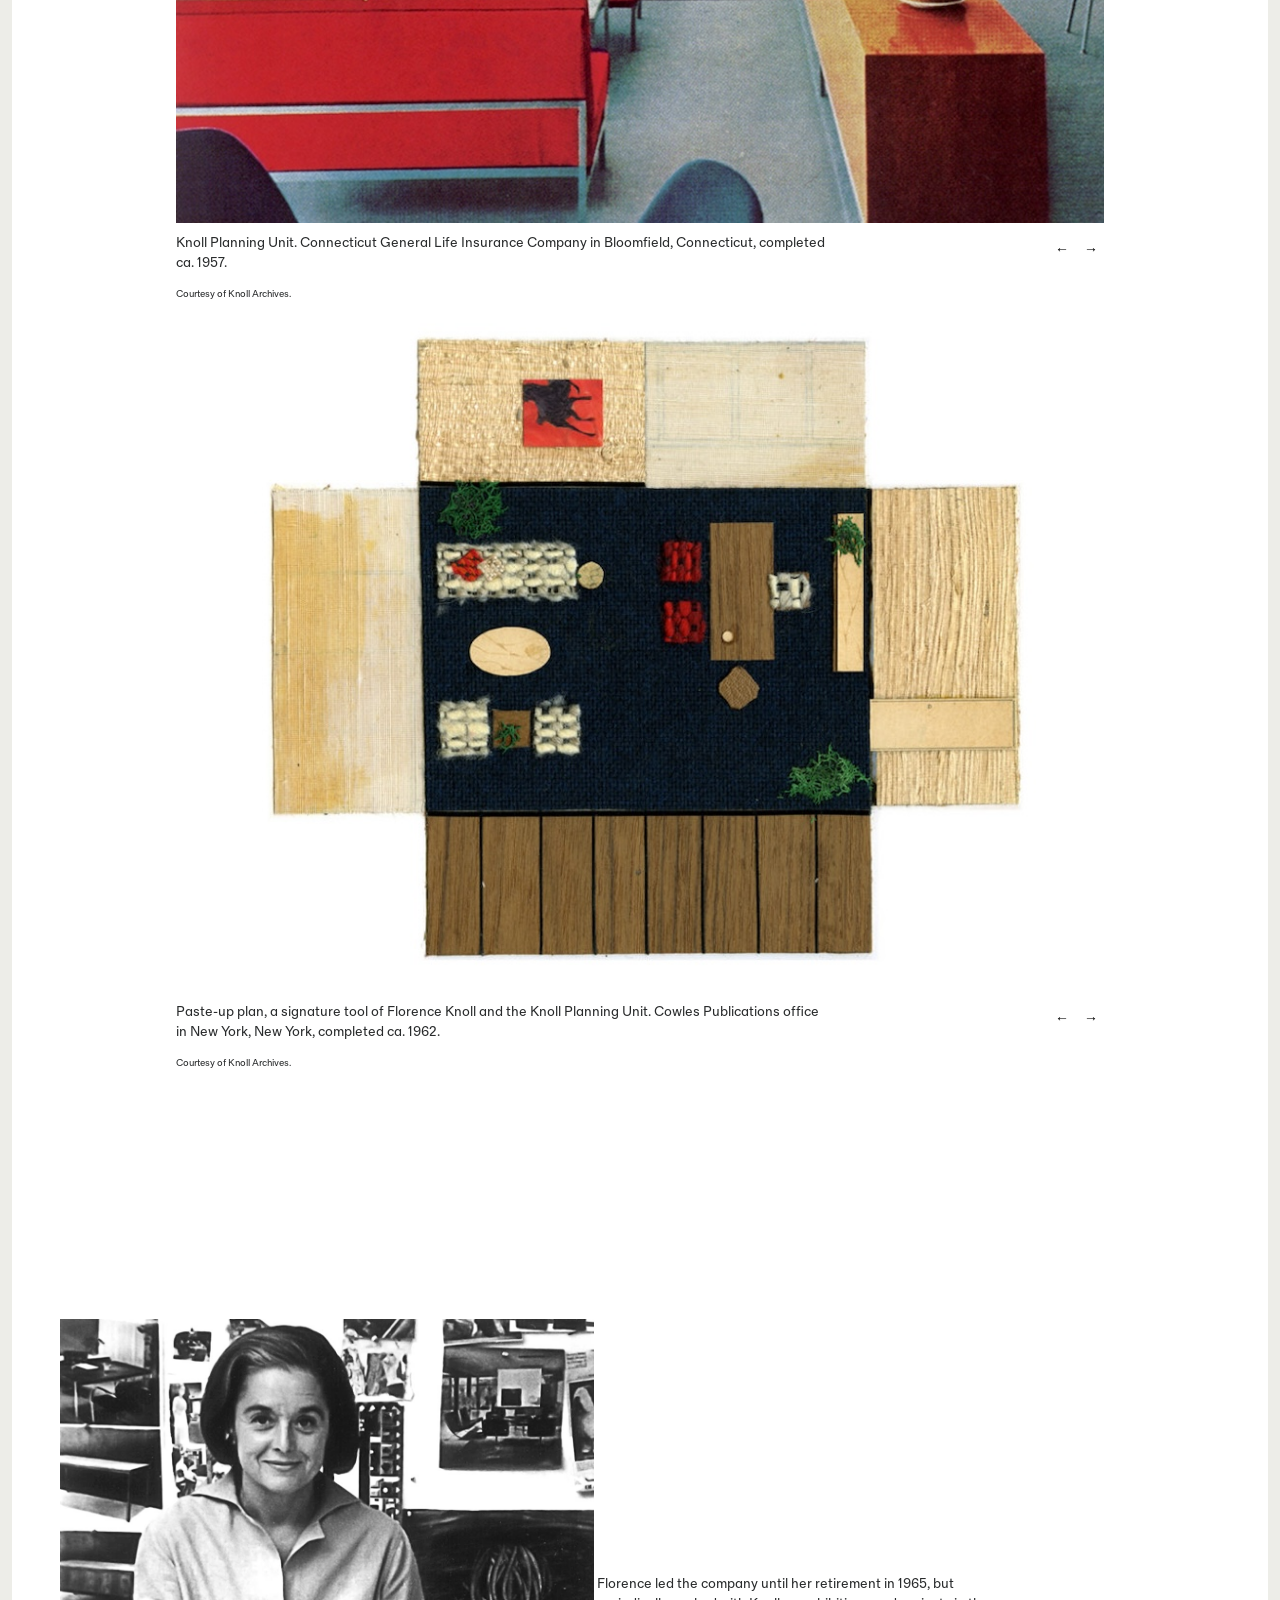
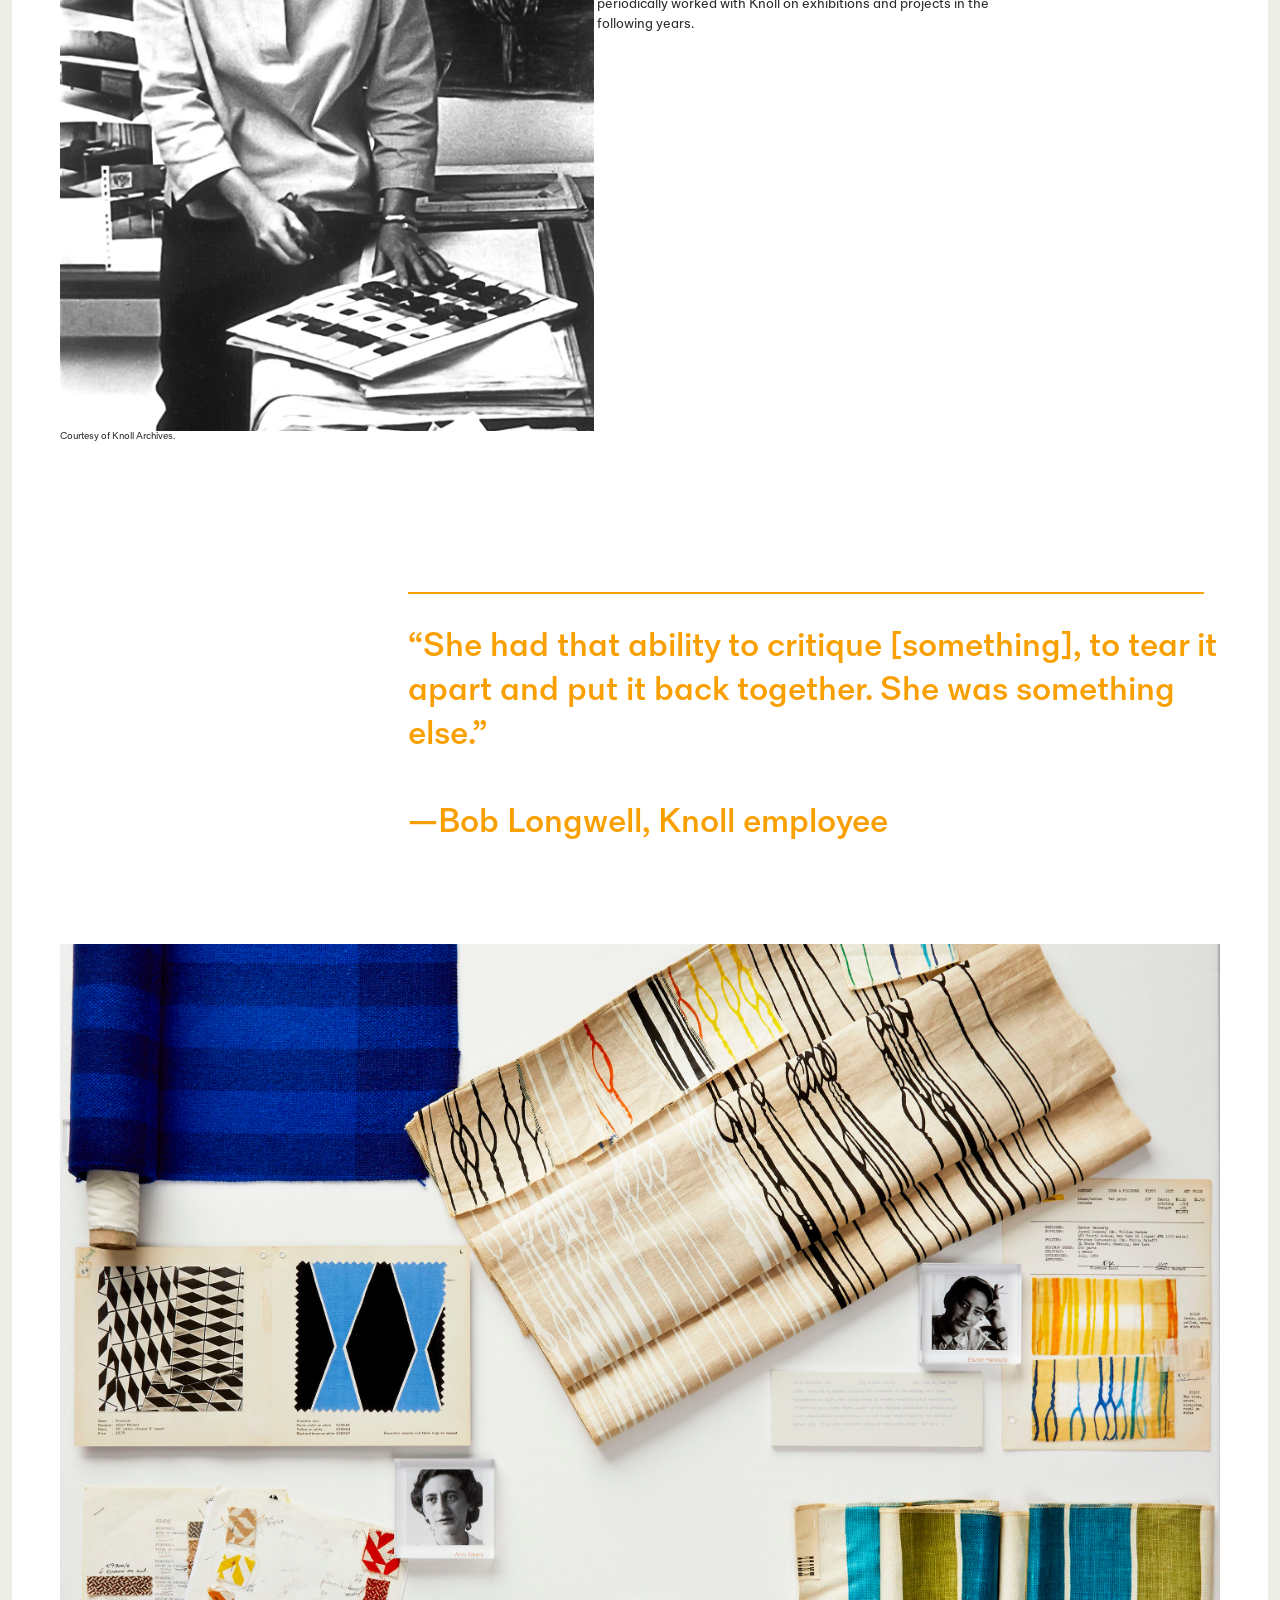
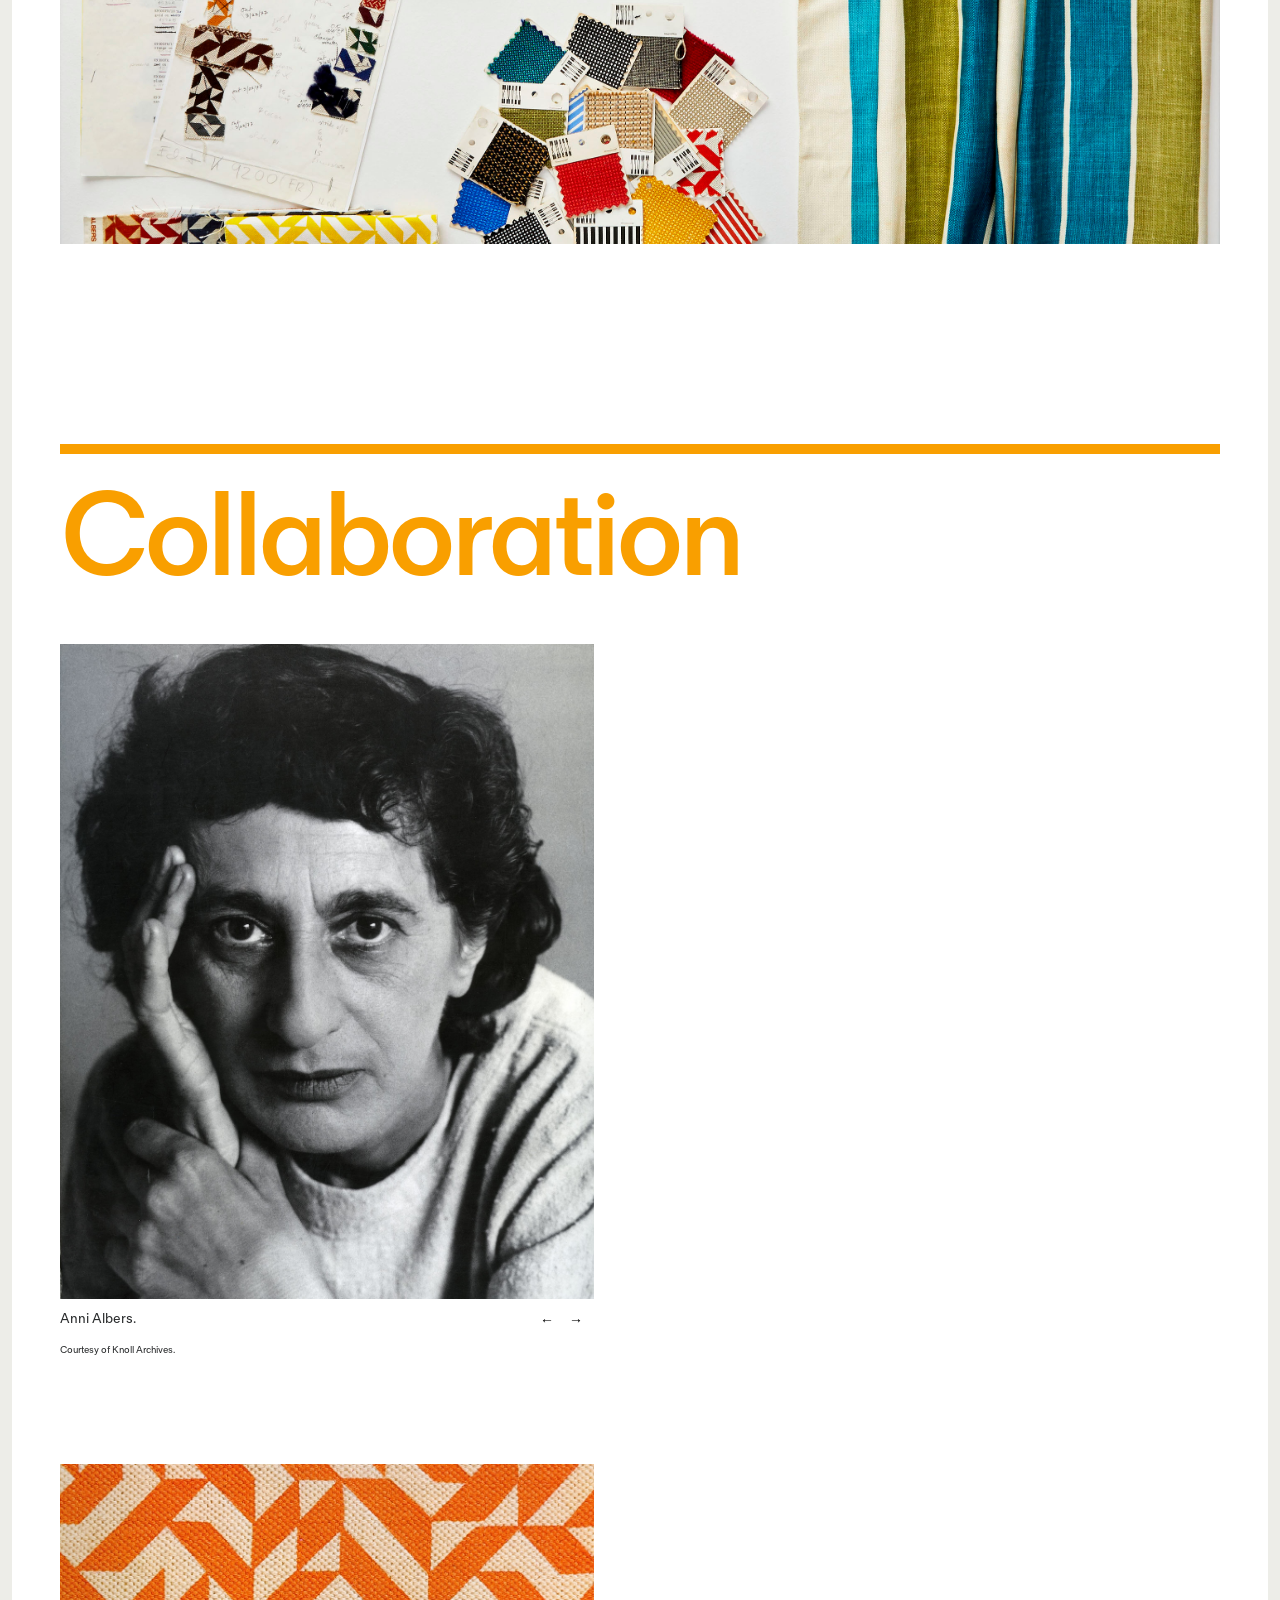
==== commit 26cbedf7: "added width to horizontal image scroll captions" ====
--- a/kt_overview2.html
+++ b/kt_overview2.html
@@ -332,29 +332,47 @@
                 <div id="mobile-scroll-container">
                     <p id="seemore">Scroll to see more →</p>
                 <div id="mobile-horizontal-scroll">
-                    <div>
+                    <div id="scroll-item">
                         <img src="./images/c3_p.jpg">
-                        <p id="caption" style="width: 70% !important;">Florence at the Cranbrook Academy of Art, ca. 1933.<br><h6>Courtesy of Cranbrook Archives Digital Collection.</h6></p>
-                        </div>
-                        <div>
+                        <div style="width: 30% !important;">
+                        <p id="caption">Florence at the Cranbrook Academy of Art, ca. 1933.<br><h6>Courtesy of Cranbrook Archives Digital Collection.</h6></p>
+                        </div>
+                        </div>
+
+                        <div id="scroll-item">
                         <img src="./images/c2_p.jpg">
+                        <div style="width: 30% !important;">
                         <p id="caption" style="width: 70% !important;">The Cranbrook Academy of Art, ca. 1933.<br><h6>Courtesy of Cranbrook Archives Digital Collection.</h6></p>
                         </div>
+                        </div>
+
+
                         <div>
                         <img src="./images/c43_p.jpg">
+                        <div style="width: 30% !important;">
                         <p id="caption" style="width: 70% !important;">Knoll collaborators, Eero Saarinen and Charles Eames, at Cranbrook, ca. 1941. <br><h6>Courtesy of Cranbrook Archives Digital Collection.</h6></p>
                         </div>
-                        <div>
+                        </div>
+
+                        <div id="scroll-item">
                         <img src="./images/florence_cranbrook.jpg">
+                        <div style="width: 30% !important;">
                         <p id="caption" style="width: 70% !important;">Florence and Hans Knoll with Nordiska Kompaniet business associates in Sweden, ca. 1946. <br><h6>Courtesy of Cranbrook Archives Digital Collection.</h6></p>
                         </div>
-                        <div>
+                        </div>
+
+                        <div id="scroll-item">
                         <img src="./images/florence_hans_saarinen_family.jpg">
+                        <div style="width: 30% !important;">
                         <p id="caption" style="width: 70% !important;">Florence and Hans Knoll with the Saarinen Family, ca. 1949. <br> <h6>Courtesy of Cranbrook Archives Digital Collection.</h6></em></p>
                         </div>
-                        <div>
+                        </div>
+
+                        <div id="scroll-item">
                         <img id="lastimg" src="./images/crown_hall.jpg">
+                        <div style="width: 30% !important;">
                         <p id="caption" style="width: 70% !important;">Florence graduated from The Illinois Institute of Technology in 1941, where she studied architecture with Mies van der Rohe.<br><h6 style="width: 50%;">Courtesy of Library of Congress, Prints & Photographs Division, Balthazar Korab Collection.</h6></p>
+                        </div>
                         </div>
                 
                 </div>
@@ -587,35 +605,35 @@
                     <div id="scroll-seemore">
                         </div>
                 <div id="horizontal-img-scroll-two">
-                <div>
+                <div id="scroll-item">
                 <img src="./images/noemi_raymond.jpg">
                 <p id="caption" style="width: 70% !important;">Noémi Raymond.<br><h6 style="width: 50%;">The Architectural Archives, University of Pennsylvania, David Leavitt Collection.</h6></p>
                 </div>
-                <div>
+                <div id="scroll-item">
                 <img src="./images/c119_p.jpg">
                 <p id="caption" style="width: 70% !important;">Mosaic by Noémi Raymond, ca. 1950.</p>
                 </div>
-                <div>
+                <div id="scroll-item">
                 <img src="./images/ART410716.jpg">
                 <p id="caption" style="width: 70% !important;">Lazy Lines by Astrid Sampe, ca. 1953.<br><h6>Digital Image © The Museum of Modern Art/Licensed by SCALA / Art Resource, NY. </h6></p>
                 </div>
-                <div>
+                <div id="scroll-item">
                 <img src="./images/K18274 2.jpg">
                 <p id="caption" style="width: 70% !important;">Striae Stripe, introduced in 2015 by Knoll Textiles, references Rugby by Astrid Sampe, ca. 1955.</p>
                 </div>
-                <div>
+                <div id="scroll-item">
                 <img src="./images/haratzy.jpg">
                 <p id="caption" style="width: 70% !important;">Eszter Haraszty.<br><h6>Courtesy of Knoll Archives.</h6></p>
                 </div>
-                <div>
+                <div id="scroll-item">
                 <img src="./images/ART411007.jpg">
                 <p id="caption" style="width: 70% !important;">Triad by Eszter Haraszty, ca. 1954. <br><h6>Digital Image © The Museum of Modern Art/Licensed by SCALA / Art Resource, NY. </h6></p>
                 </div>
-                <div>
+                <div id="scroll-item">
                     <img src="./images/suzanne_huguenin.jpg">
                     <p id="caption" style="width: 70% !important;">Suzanne Huguenin.<br><h6>Courtesy of Knoll Archives.</h6></p>
                     </div>
-                <div>
+                <div id="scroll-item">
                 <img src="./images/nylon_homespun_2.jpg">
                 <p id="caption" style="width: 70% !important;">Nylon Homespun by Suzanne Huguenin, ca. 1958.</p>
                 </div>
@@ -941,20 +959,20 @@
 ScrollTrigger.create({
             trigger: "#scroll-container",
             start: "top top",
-            end: "+=2000", // Adjust based on the length of the scrollable content
+            end: "+=2300", // Adjust based on the length of the scrollable content
             pin: true
         });
 
 let scrollContainer = document.getElementById("scroll-container");
 
 gsap.to("#horizontal-img-scroll", {
-    xPercent: -190,
-    x: () => "30%",
+    xPercent: -480,
+    x: () => "52vw",
     ease: "none",
     scrollTrigger: {
         trigger:"#horizontal-img-scroll",
         start: "center center",
-        end: "+=2200",
+        end: "+=2300",
         scrub: true,
         pin: false,
         invalidateOnRefresh: true
@@ -964,19 +982,19 @@
 ScrollTrigger.create({
             trigger: "#scroll-container-two",
             start: "top top",
-            end: "+=2200", // Adjust based on the length of the scrollable content
+            end: "+=2400", // Adjust based on the length of the scrollable content
             pin: true
         });
 
 
 gsap.to("#horizontal-img-scroll-two", {
-    xPercent: -330,
+    xPercent: -550,
     x: () => "52vw",
     ease: "none",
     scrollTrigger: {
         trigger:"#horizontal-img-scroll-two",
         start: "center center",
-        end: "+=2000",
+        end: "+=2400",
         scrub: true,
         pin: false,
         invalidateOnRefresh: true
--- a/css/overviewstyles.css
+++ b/css/overviewstyles.css
@@ -225,28 +225,6 @@
     margin-top: 140px;
     margin-right: 40%;
   }
-  
-  #event-text{
-    width: 90%;
-    margin-left: 0;
-    margin-top: 100px;
-    font-family: 'KTFold-Regular';
-    font-size: 18px;
-    line-height: 1.4;
-    z-index: 10;
-    vertical-align: top;
-  }
-
-  #event-text-top{
-    width: 90%;
-    margin-left: 0;
-    margin-top: 0px;
-    font-family: 'KTFold-Regular';
-    font-size: 18px;
-    line-height: 1.4;
-    z-index: 10;
-  }
-
 
 
   #full-width-text{
@@ -261,24 +239,6 @@
     z-index: 5;
 
   }
-
-  #collab-title{
-    font-size: 96px;
-    color: #000000;
-    font-family: 'KTFold-Medium';
-    margin-top: 80px !important;
-    vertical-align: top;
-  }
-
-  #collab-title-contemporary{
-    font-size: 96px;
-    line-height: 1;
-    color: #000000;
-    font-family: 'KTFold-Medium';
-    margin-top: 20px !important;
-    vertical-align: top;
-  }
-
 
   #full-width-rule{
     background-color: #f99f00;
@@ -398,12 +358,14 @@
     overflow-x: hidden !important;
     overflow-y: hidden;
     width: 100% !important;
+    display: block;
   }
 
   #scroll-container-two{
     overflow-x: hidden !important;
     overflow-y: hidden;
     width: 100% !important;
+    display: block;
   }
   
 
@@ -417,16 +379,17 @@
     margin-bottom: 100px;
   }
 
+
   #horizontal-img-scroll img{
    height: 95%;
     display: inline-block;
-    margin-right: 1.5vw;
+    margin-right: 15px;
   }
 
   #horizontal-img-scroll-two img{
    height: 95%;
     display: inline-block;
-    margin-right: 1.5vw;
+    margin-right: 15px;
   }
 
   #full-width-carousel{
@@ -701,7 +664,7 @@
         }
 
         #arrows{
-          width: 120px;
+          width: 8vw !important;
         }
 
         #mobile-scroll-container{
@@ -727,13 +690,16 @@
           display: none !important;
         }
 
-        #mobile-horizontal-scroll::-webkit-scrollbar-track {
-          display: none;
-        }
-      
-        #mobile-horizontal-scroll::-webkit-scrollbar-thumb {
-          background: #f99f00;
-          -webkit-border-radius: 0px;
+        .slick-controls-two{
+          margin-left: 4%;
+        }
+    
+        .slick-controls-three{
+          margin-left: 4%;
+        }
+
+        .slick-controls-four{
+          margin-left: 4%;
         }
 
       }
@@ -944,7 +910,7 @@
           
 
           #arrows{
-            width: 20vw;
+            width: 20vw !important;
           }
 
           #caption{
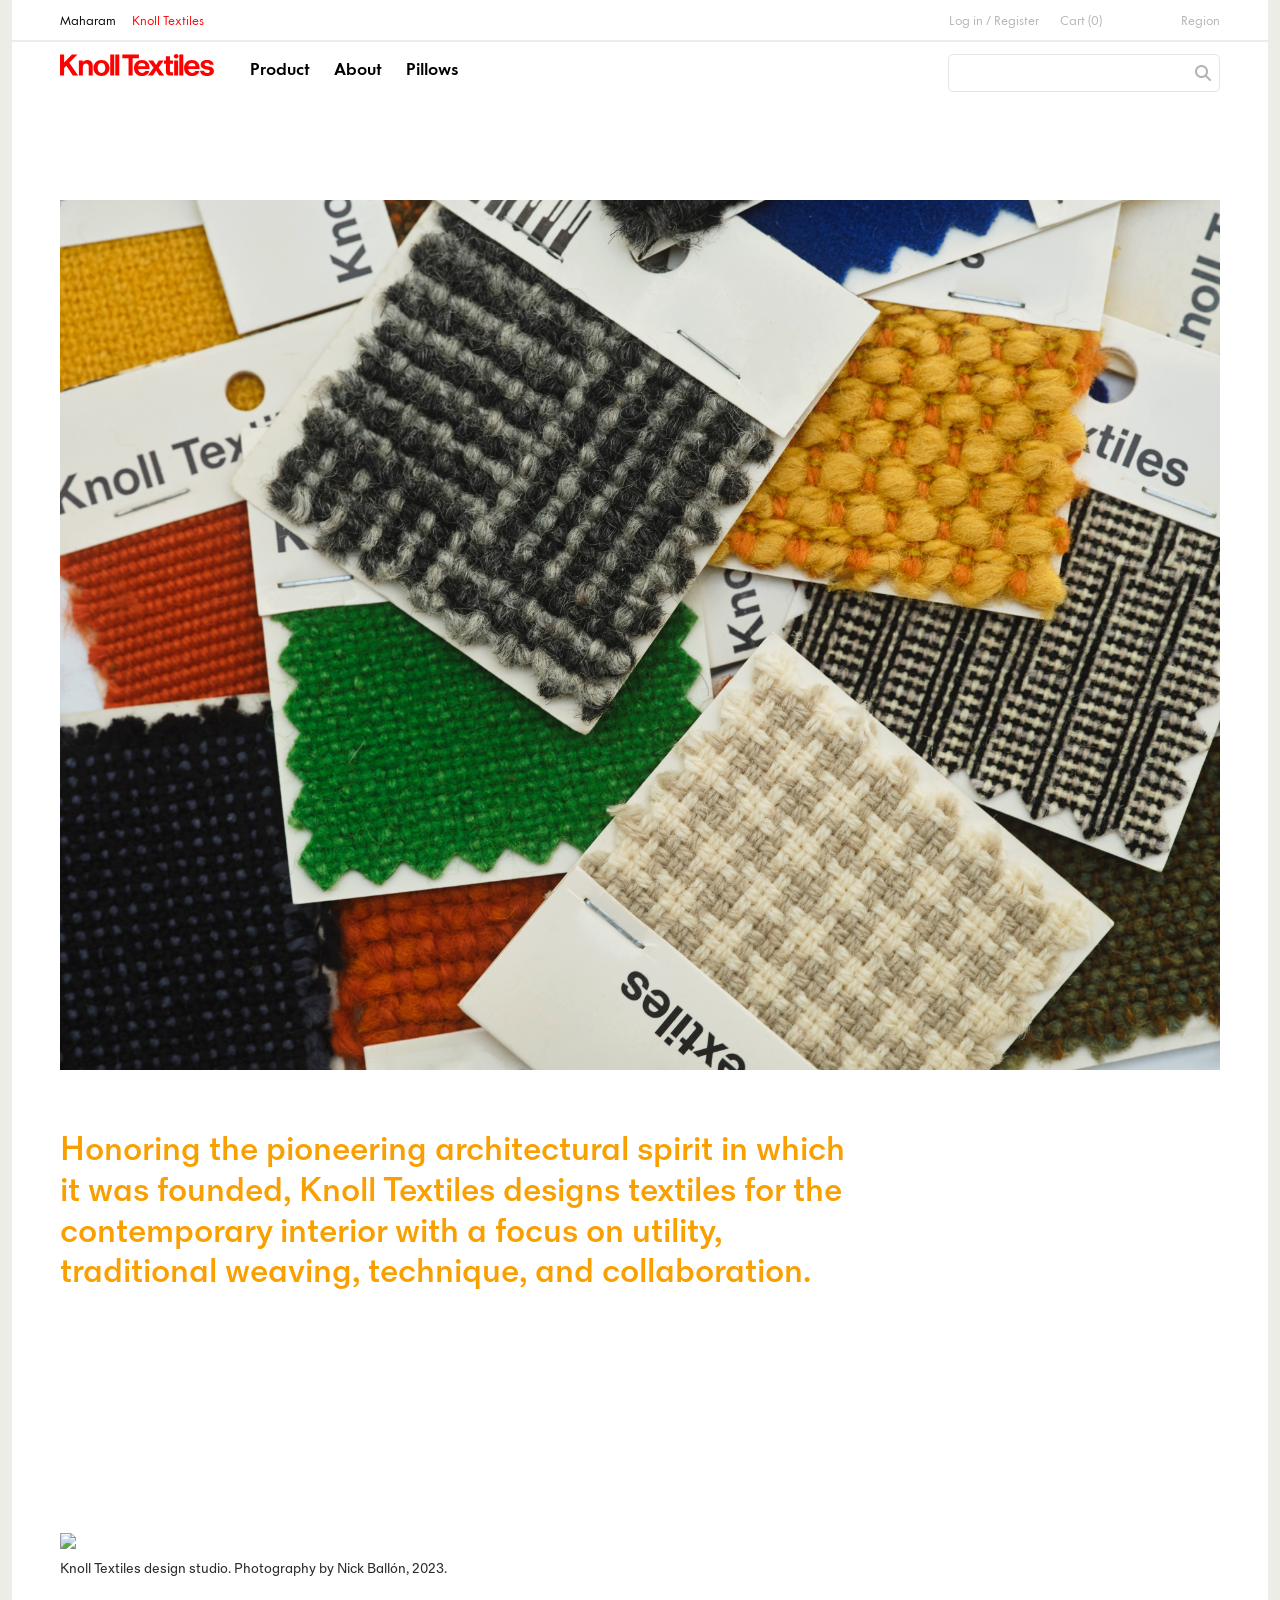
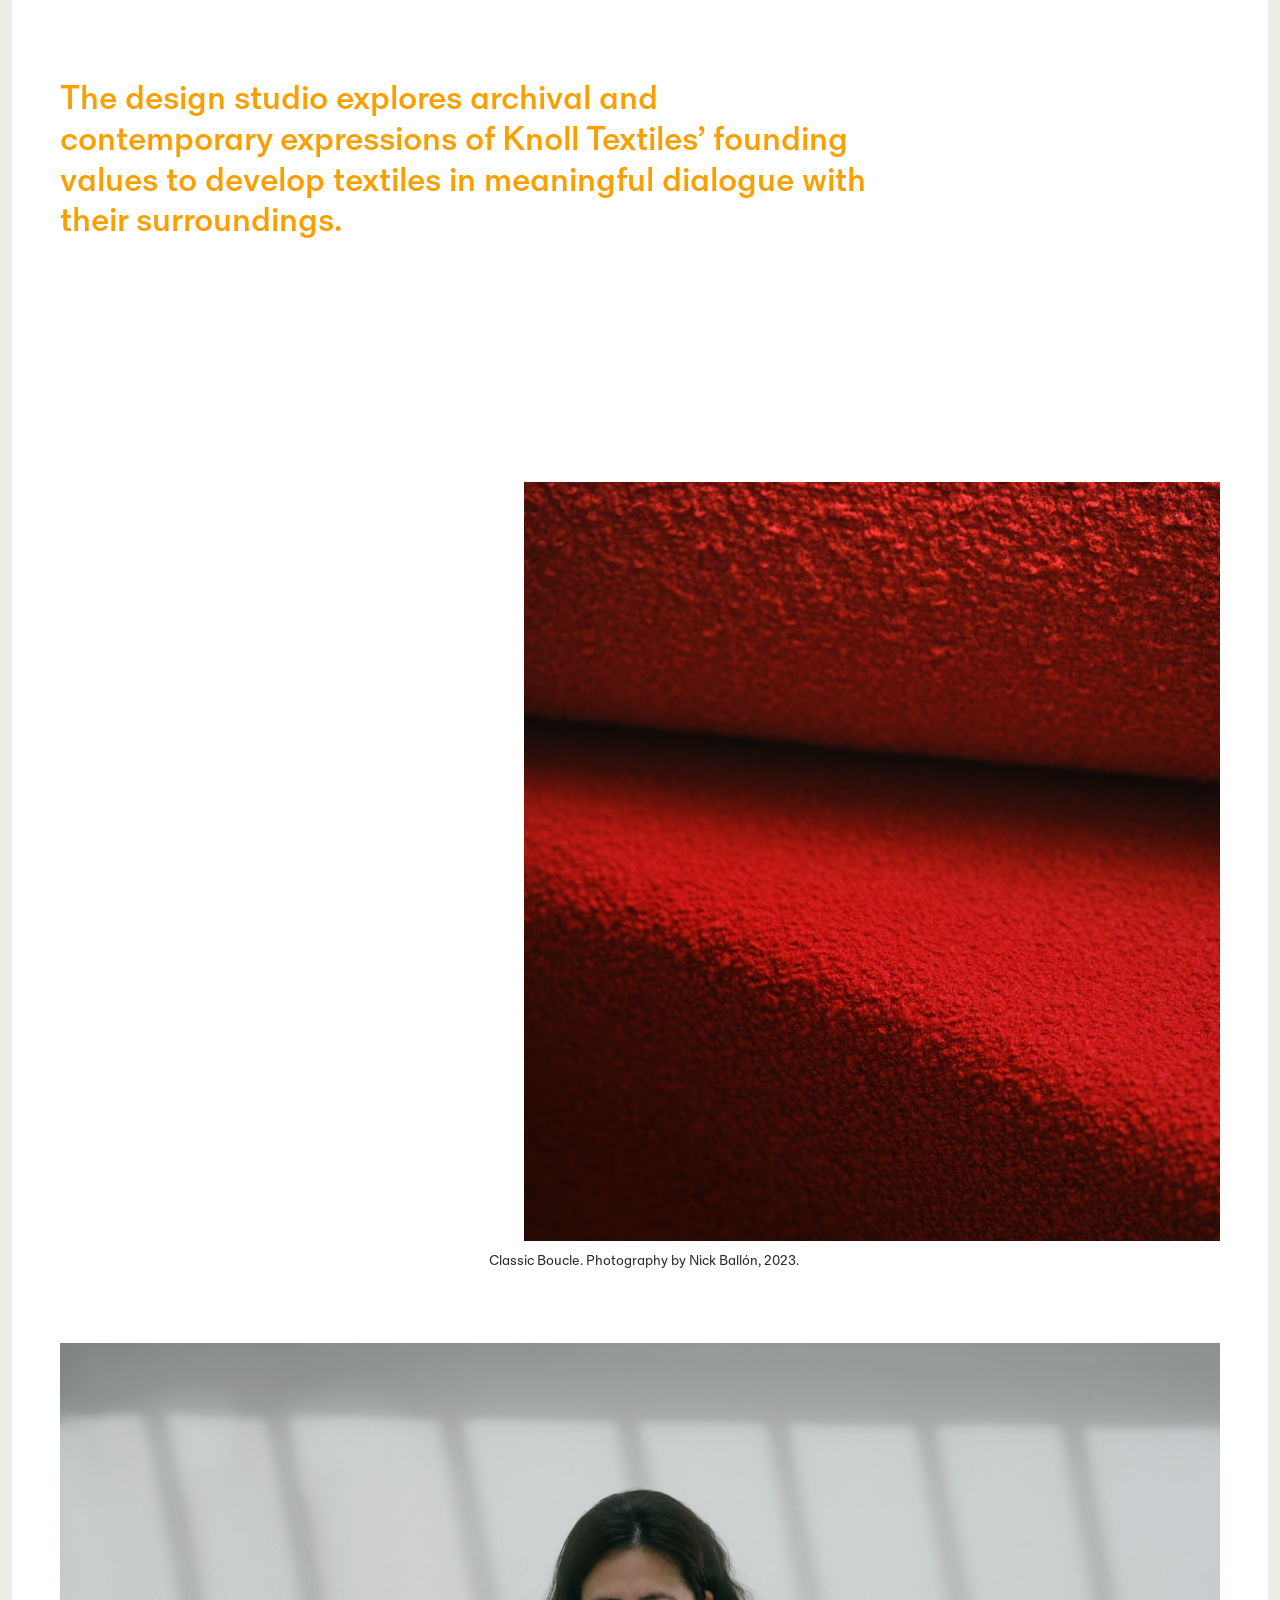
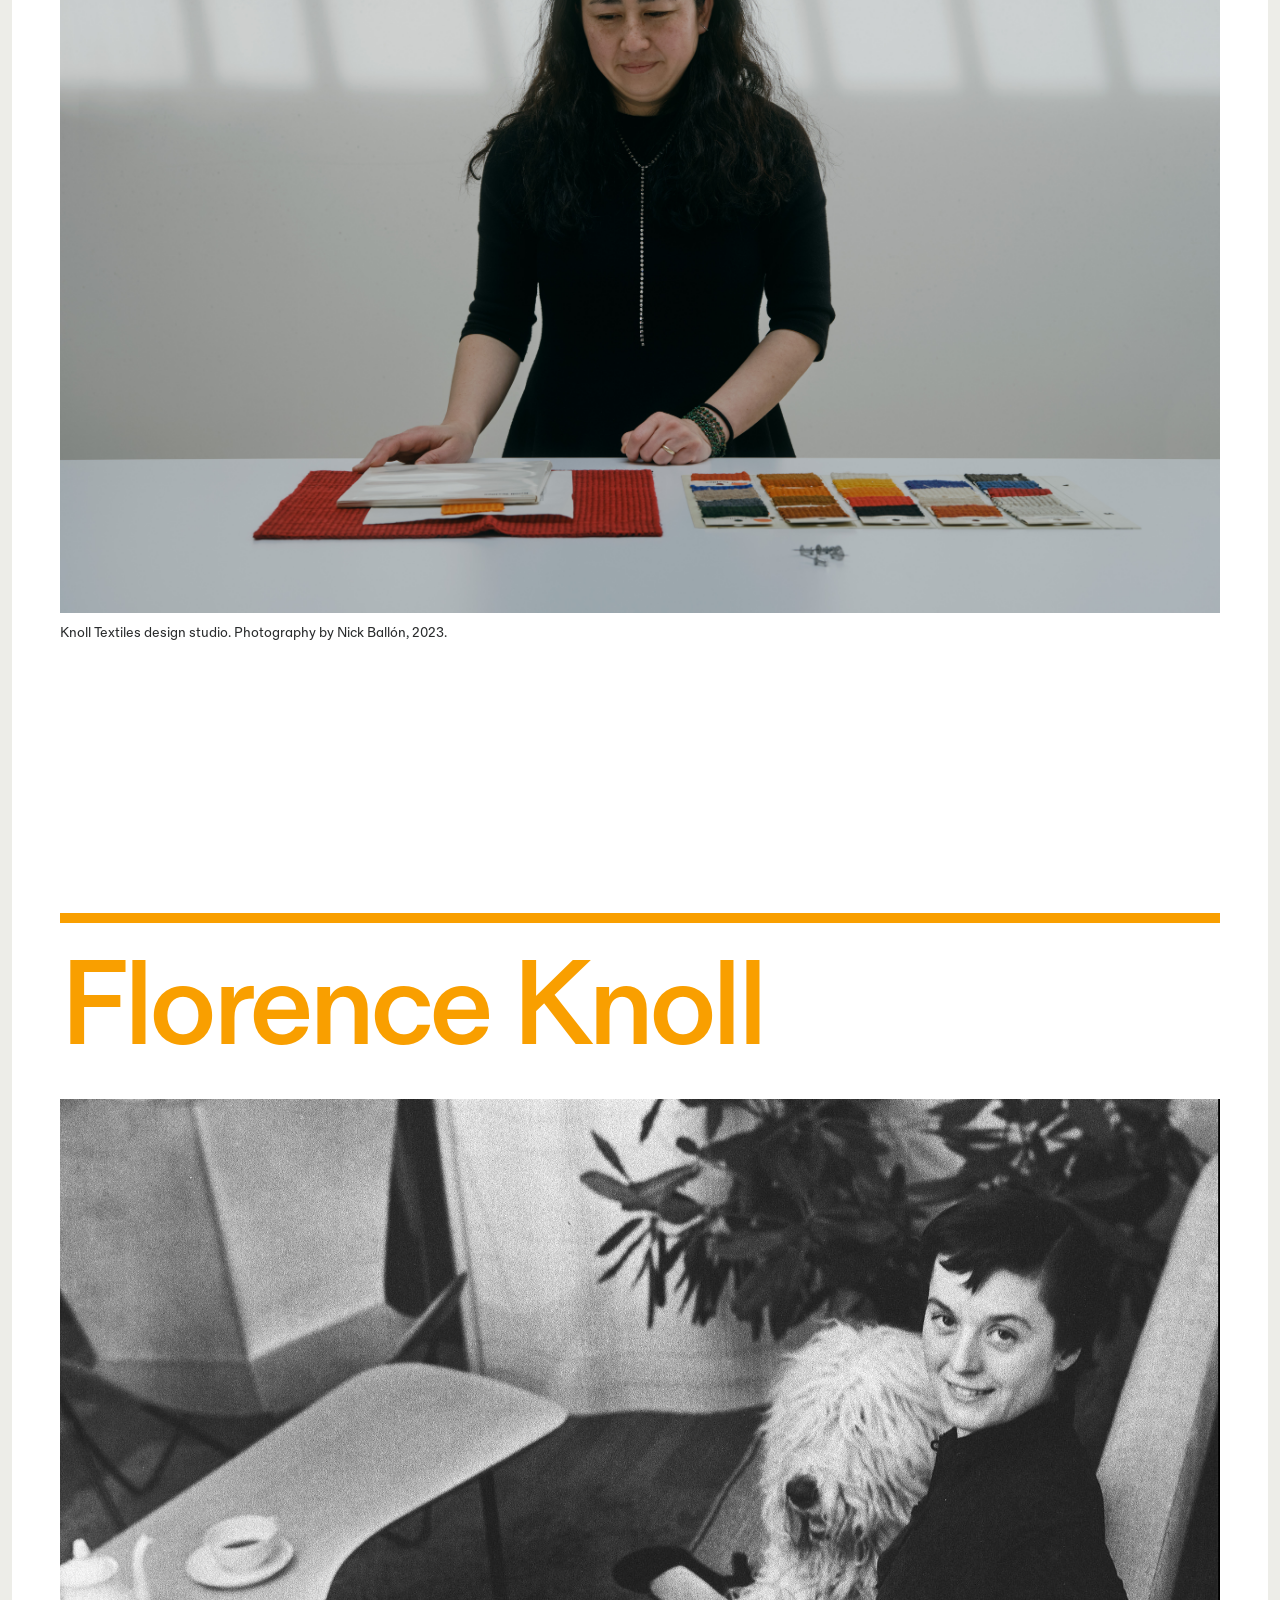
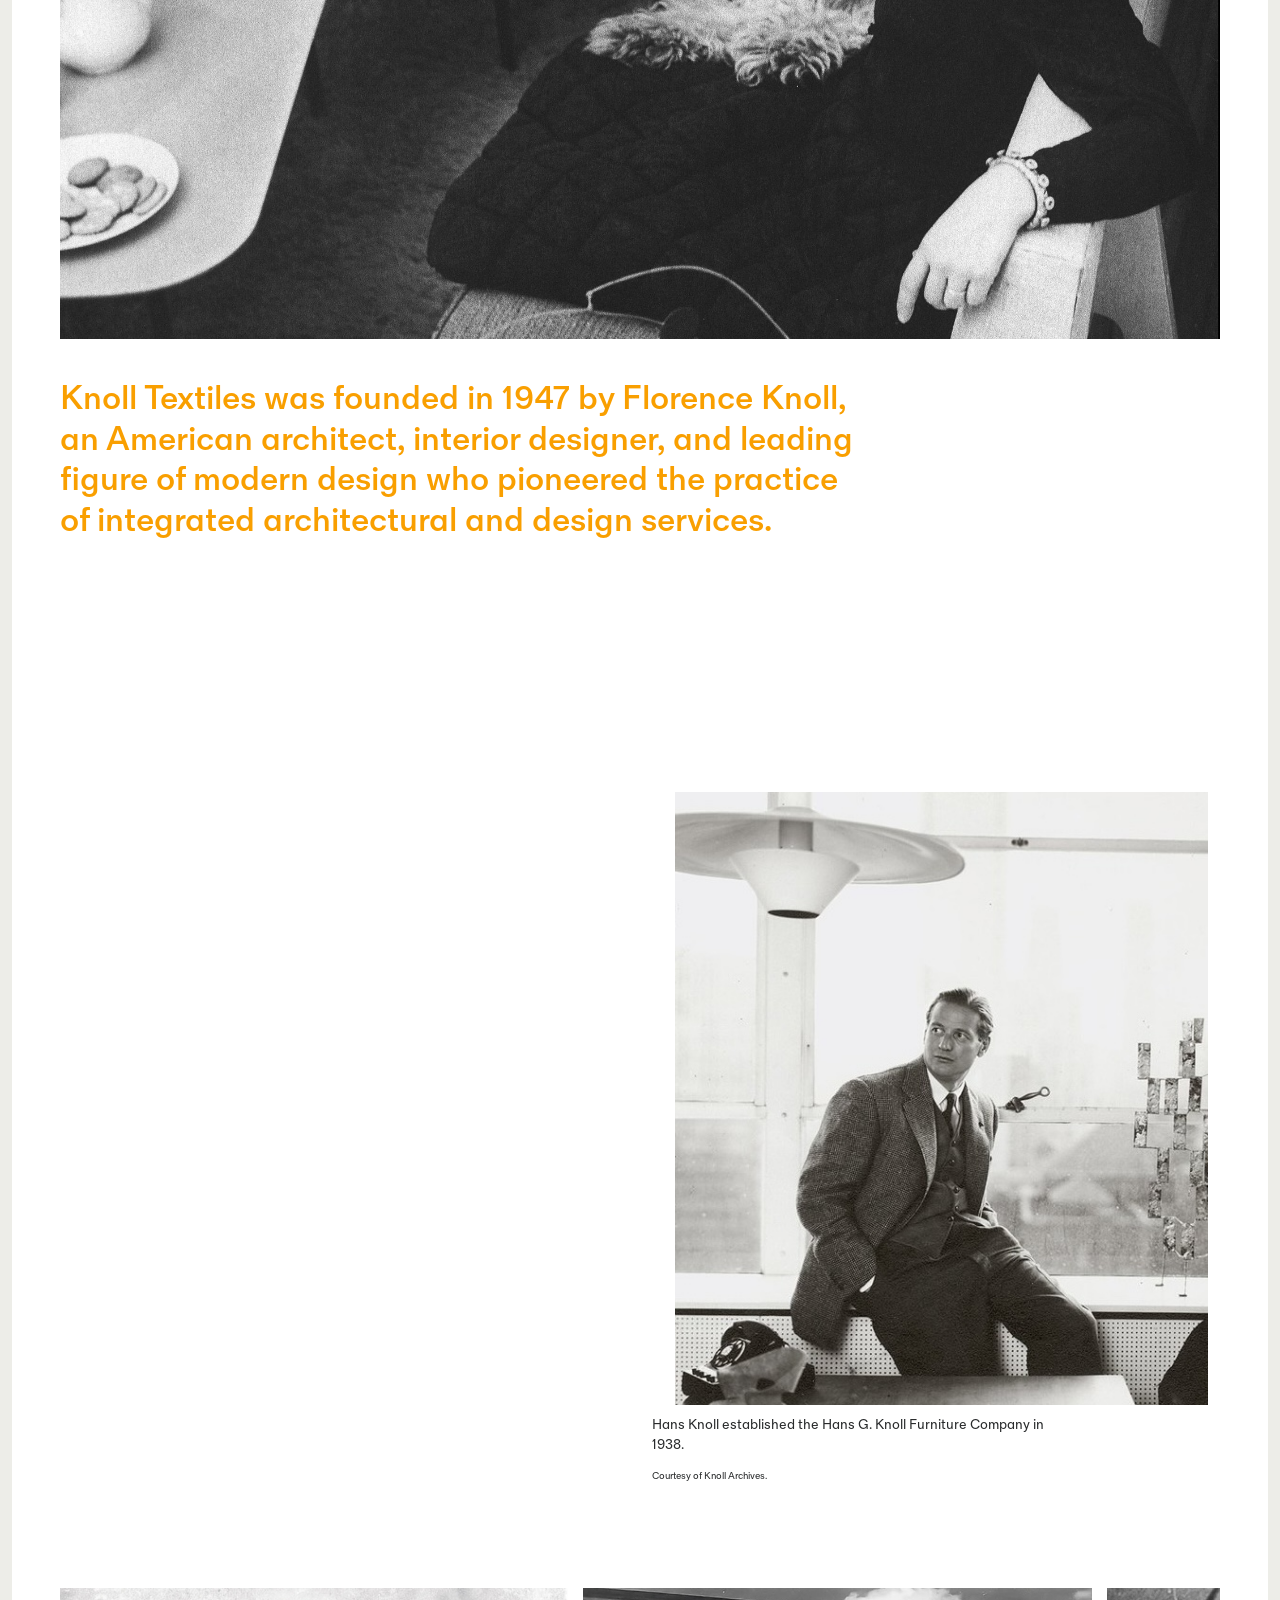
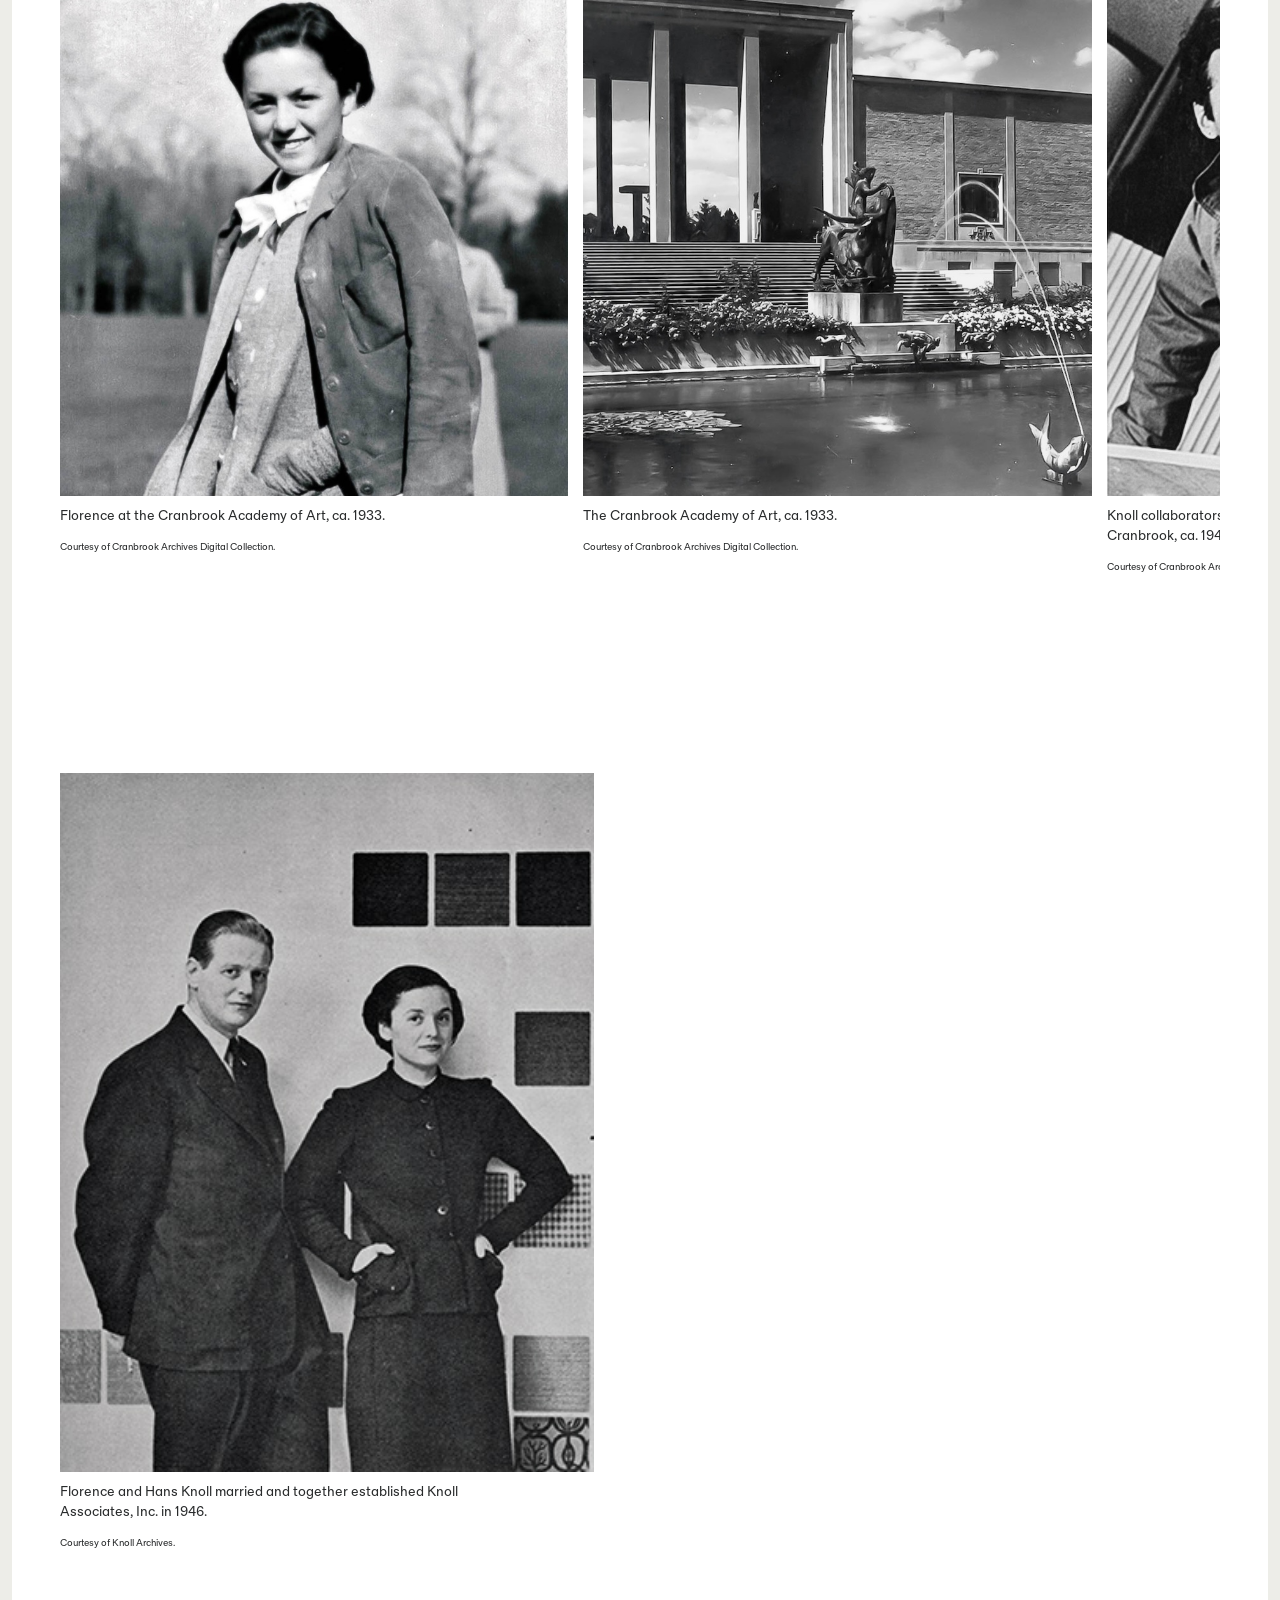
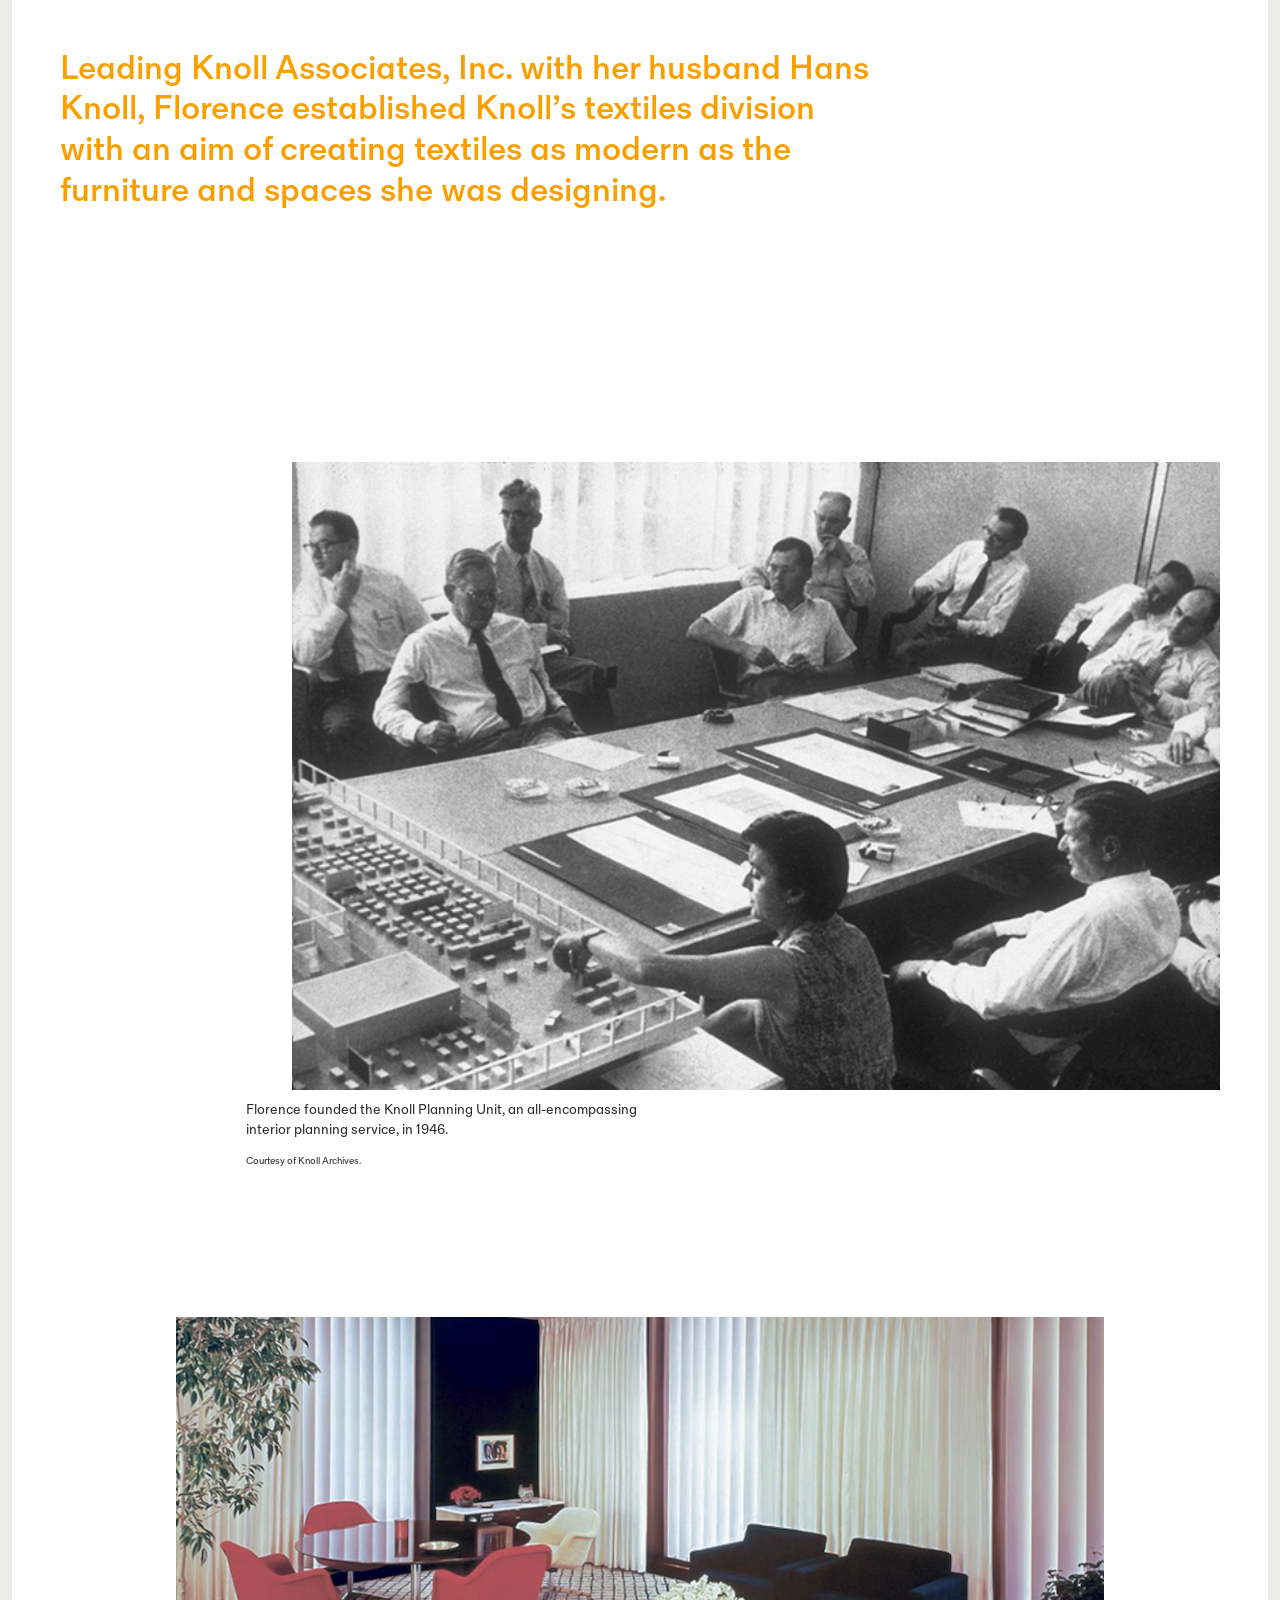
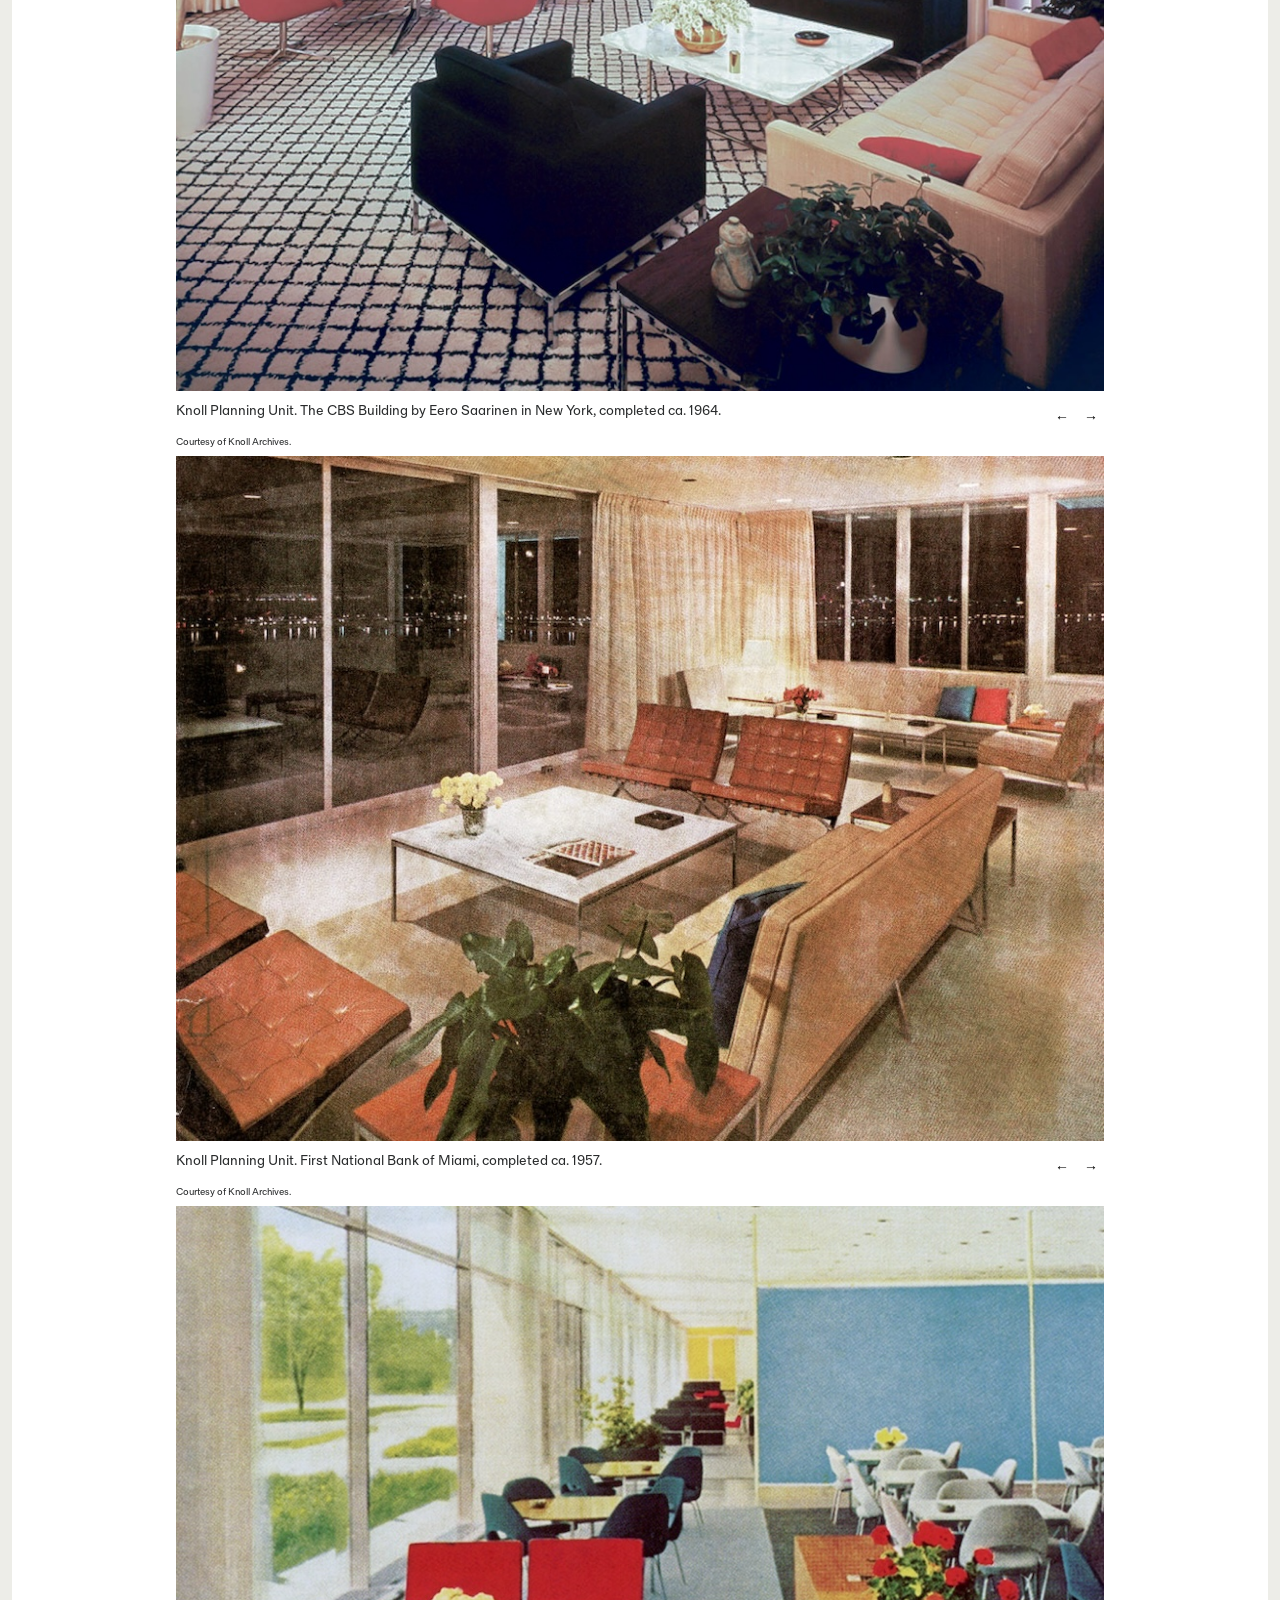
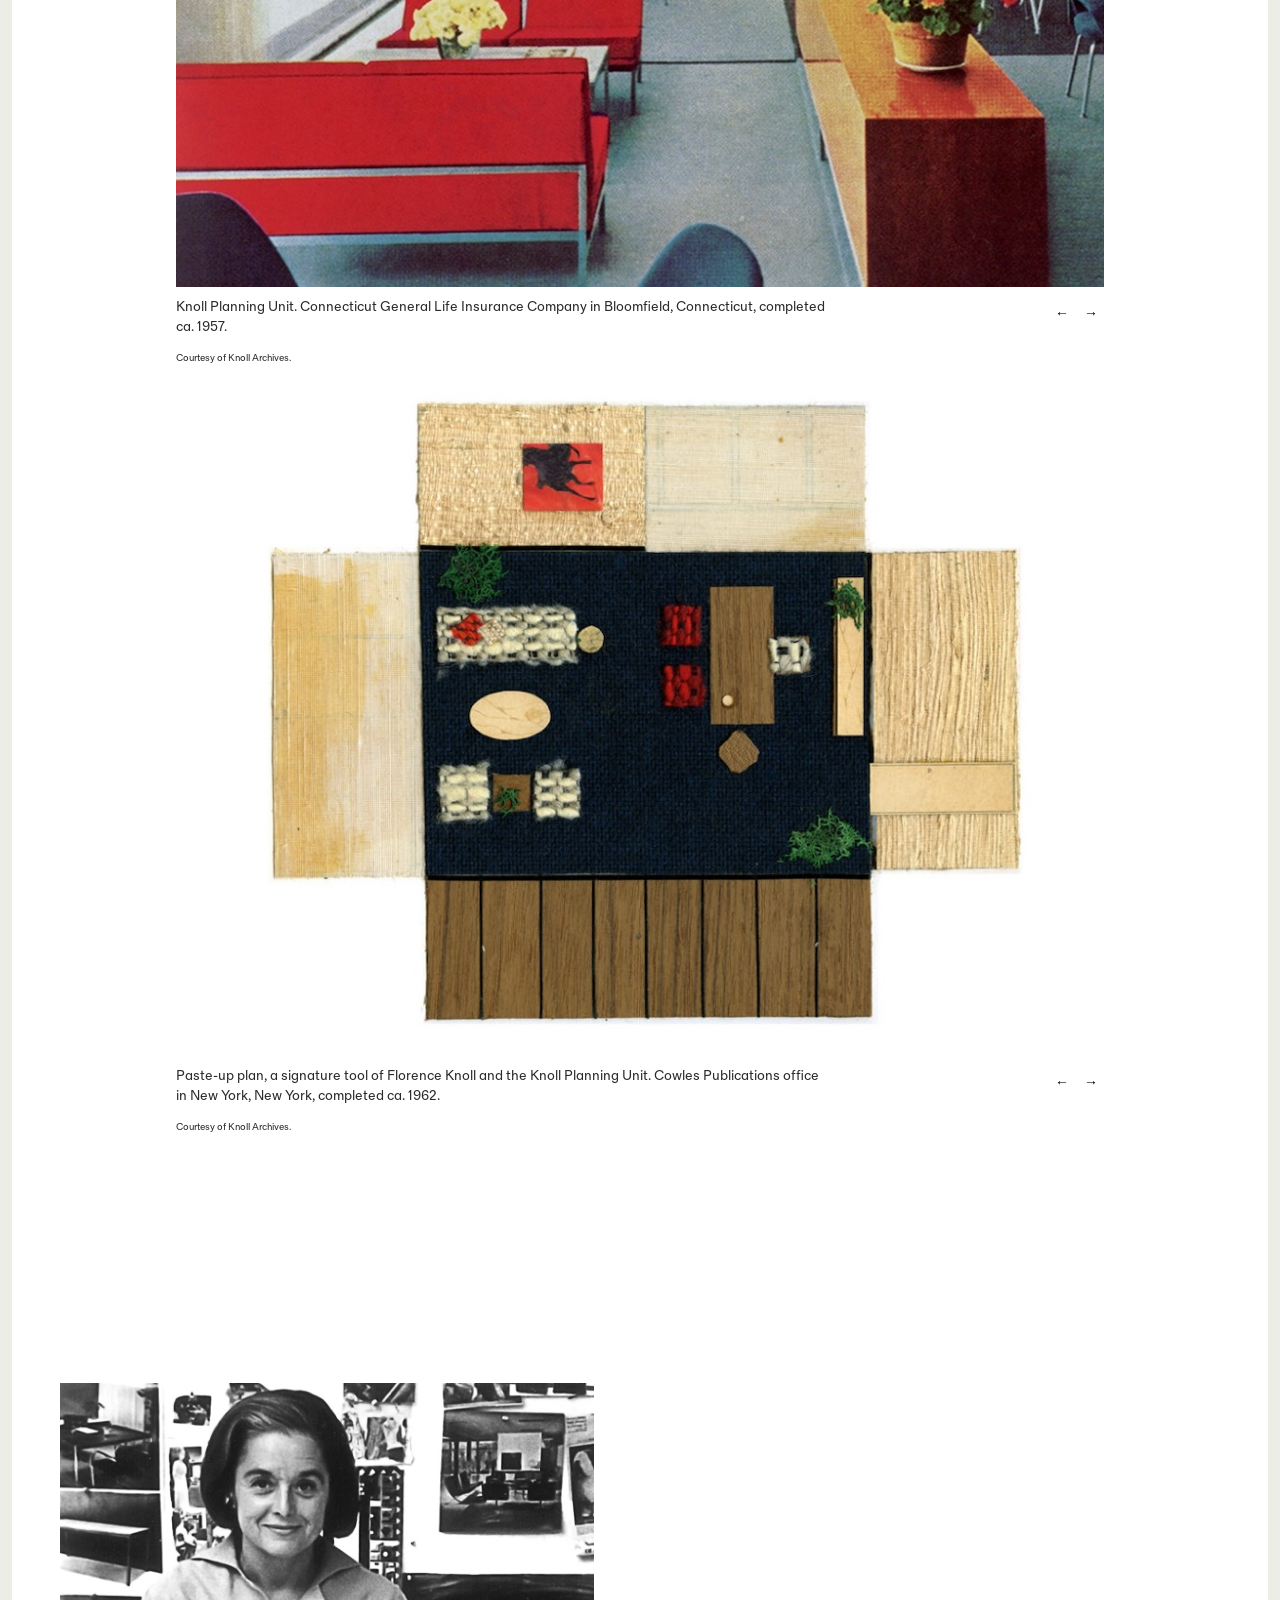
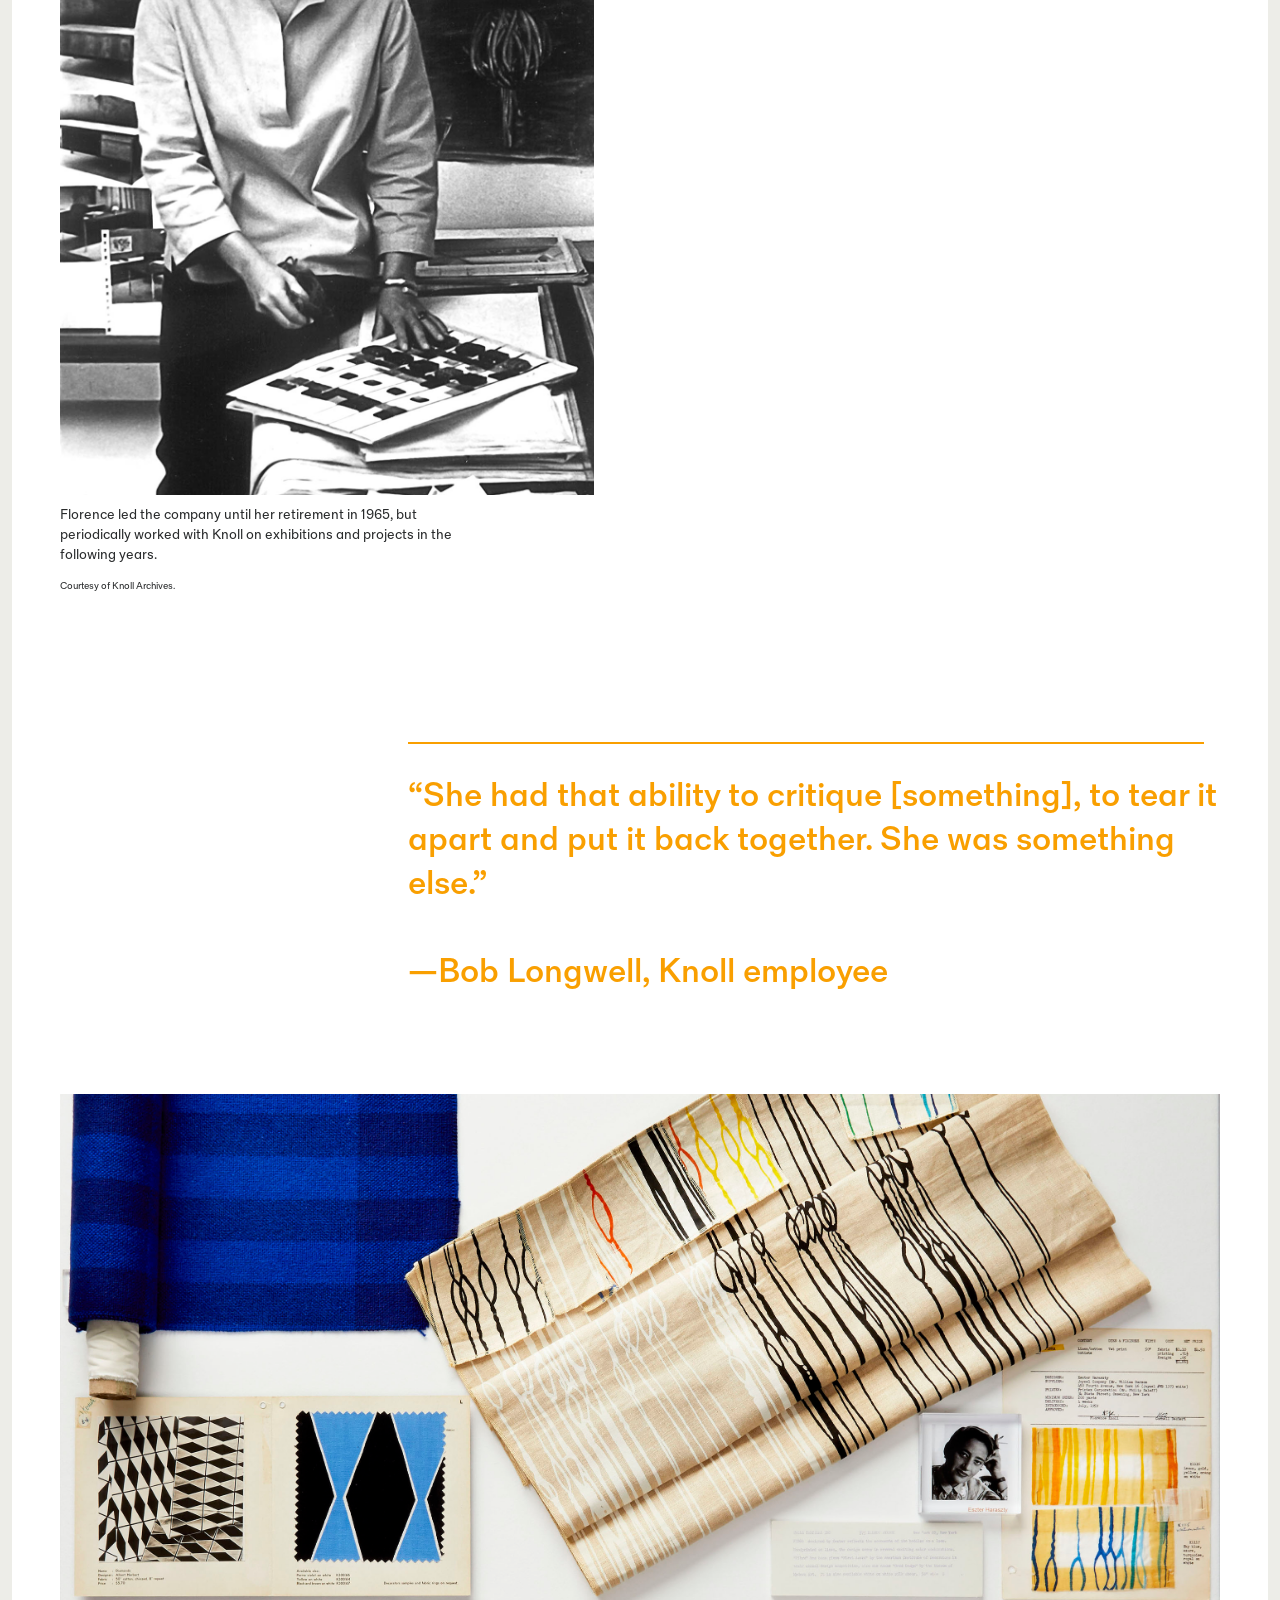
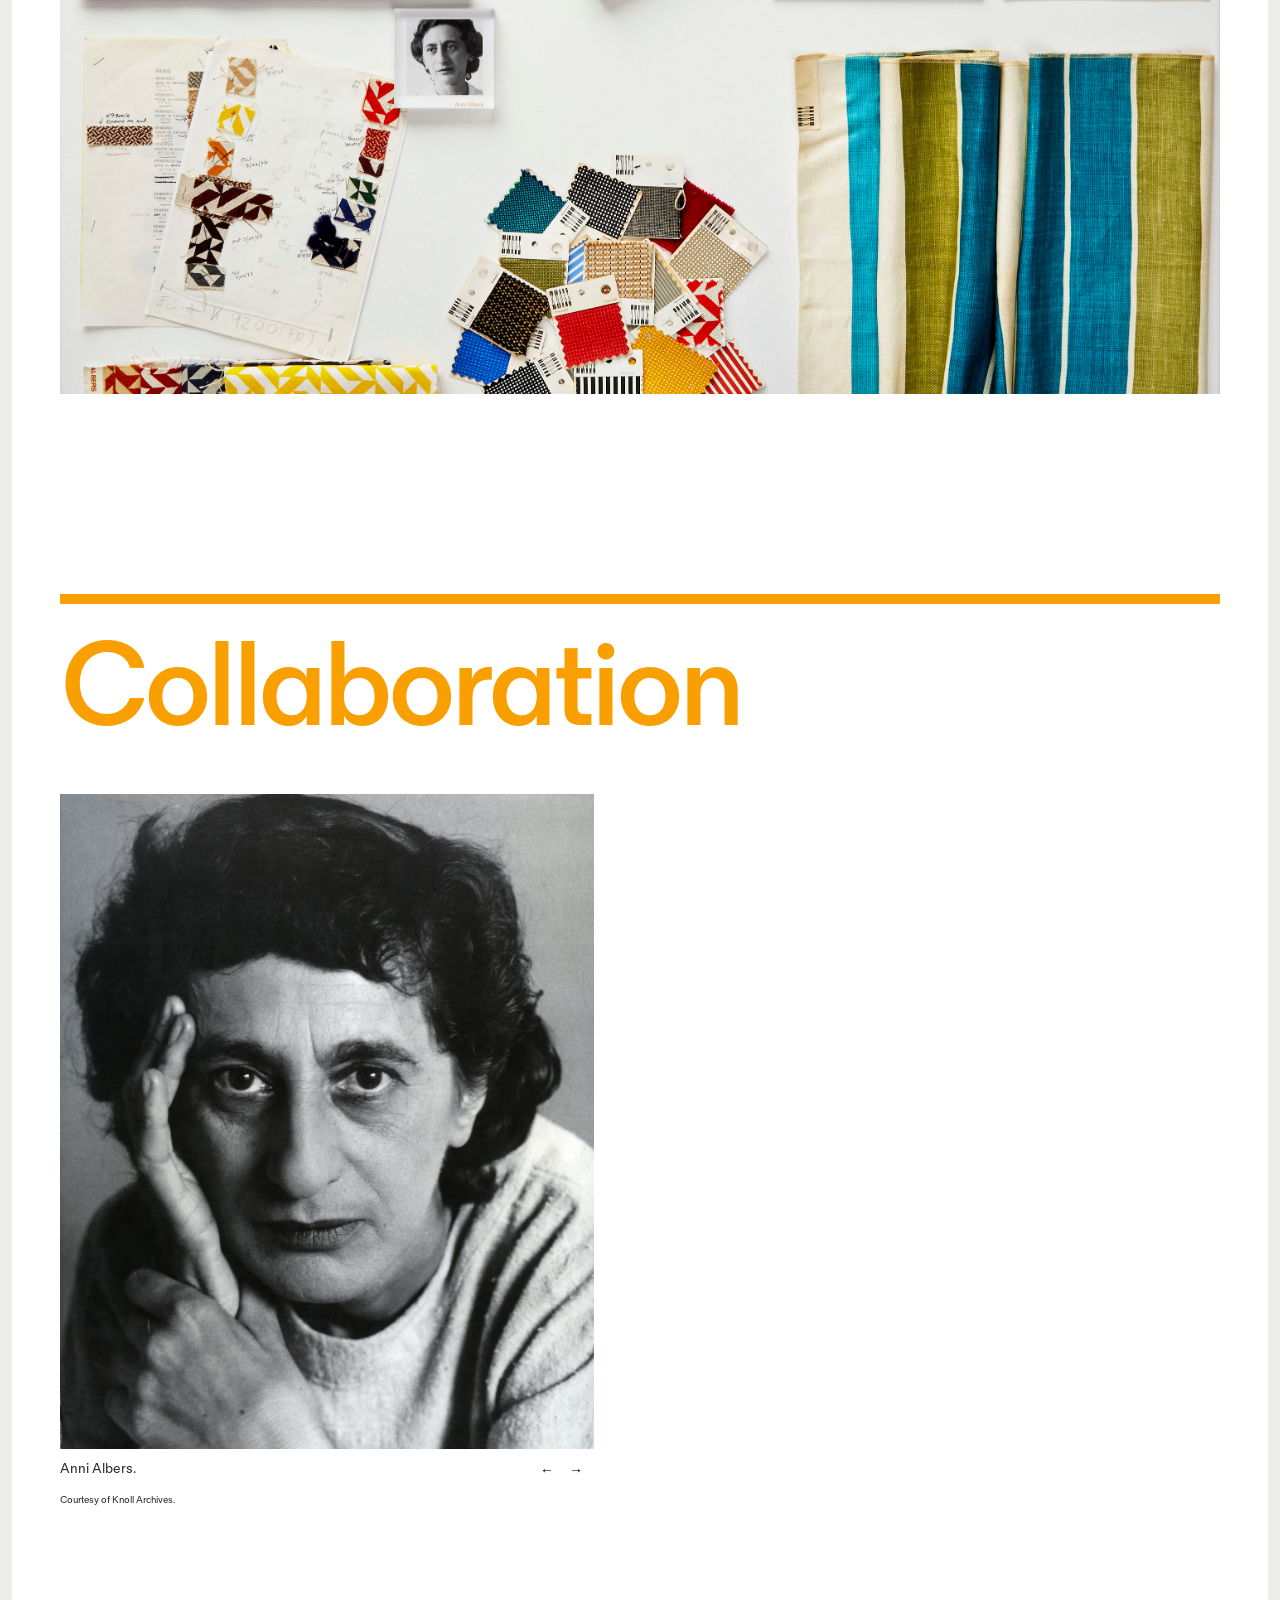
==== commit 25a2f657: "fixed browser based horizontal scroll issue" ====
--- a/kt_overview2.html
+++ b/kt_overview2.html
@@ -332,47 +332,36 @@
                 <div id="mobile-scroll-container">
                     <p id="seemore">Scroll to see more →</p>
                 <div id="mobile-horizontal-scroll">
-                    <div id="scroll-item">
+                    <div>
                         <img src="./images/c3_p.jpg">
-                        <div style="width: 30% !important;">
-                        <p id="caption">Florence at the Cranbrook Academy of Art, ca. 1933.<br><h6>Courtesy of Cranbrook Archives Digital Collection.</h6></p>
-                        </div>
-                        </div>
-
-                        <div id="scroll-item">
+                        <div>
+                        <p id="caption" style="width: 70% !important;">Florence at the Cranbrook Academy of Art, ca. 1933.<br><h6>Courtesy of Cranbrook Archives Digital Collection.</h6></p>
+                        </div>
+                        </div>
+
+                        <div>
                         <img src="./images/c2_p.jpg">
-                        <div style="width: 30% !important;">
                         <p id="caption" style="width: 70% !important;">The Cranbrook Academy of Art, ca. 1933.<br><h6>Courtesy of Cranbrook Archives Digital Collection.</h6></p>
                         </div>
-                        </div>
-
 
                         <div>
                         <img src="./images/c43_p.jpg">
-                        <div style="width: 30% !important;">
                         <p id="caption" style="width: 70% !important;">Knoll collaborators, Eero Saarinen and Charles Eames, at Cranbrook, ca. 1941. <br><h6>Courtesy of Cranbrook Archives Digital Collection.</h6></p>
                         </div>
-                        </div>
-
-                        <div id="scroll-item">
+
+                        <div>
                         <img src="./images/florence_cranbrook.jpg">
-                        <div style="width: 30% !important;">
                         <p id="caption" style="width: 70% !important;">Florence and Hans Knoll with Nordiska Kompaniet business associates in Sweden, ca. 1946. <br><h6>Courtesy of Cranbrook Archives Digital Collection.</h6></p>
                         </div>
-                        </div>
-
-                        <div id="scroll-item">
+
+                        <div>
                         <img src="./images/florence_hans_saarinen_family.jpg">
-                        <div style="width: 30% !important;">
                         <p id="caption" style="width: 70% !important;">Florence and Hans Knoll with the Saarinen Family, ca. 1949. <br> <h6>Courtesy of Cranbrook Archives Digital Collection.</h6></em></p>
                         </div>
-                        </div>
-
-                        <div id="scroll-item">
+
+                        <div>
                         <img id="lastimg" src="./images/crown_hall.jpg">
-                        <div style="width: 30% !important;">
                         <p id="caption" style="width: 70% !important;">Florence graduated from The Illinois Institute of Technology in 1941, where she studied architecture with Mies van der Rohe.<br><h6 style="width: 50%;">Courtesy of Library of Congress, Prints & Photographs Division, Balthazar Korab Collection.</h6></p>
-                        </div>
                         </div>
                 
                 </div>
@@ -391,27 +380,27 @@
                 
                 <div id="horizontal-img-scroll">
                     
-                <div>
+                <div id="scroll-item">
                 <img src="./images/c3_p.jpg">
                 <p id="caption" style="width: 70% !important;">Florence at the Cranbrook Academy of Art, ca. 1933.<br><h6>Courtesy of Cranbrook Archives Digital Collection.</h6></p>
                 </div>
-                <div>
+                <div id="scroll-item">
                 <img src="./images/c2_p.jpg">
                 <p id="caption" style="width: 70% !important;">The Cranbrook Academy of Art, ca. 1933.<br><h6>Courtesy of Cranbrook Archives Digital Collection.</h6></p>
                 </div>
-                <div>
+                <div id="scroll-item">
                 <img src="./images/c43_p.jpg">
                 <p id="caption" style="width: 70% !important;">Knoll collaborators, Eero Saarinen and Charles Eames, at Cranbrook, ca. 1941. <br><h6>Courtesy of Cranbrook Archives Digital Collection.</h6></p>
                 </div>
-                <div>
+                <div id="scroll-item">
                 <img src="./images/florence_cranbrook.jpg">
                 <p id="caption" style="width: 70% !important;">Florence and Hans Knoll with Nordiska Kompaniet business associates in Sweden, ca. 1946. <br><h6>Courtesy of Cranbrook Archives Digital Collection.</h6></p>
                 </div>
-                <div>
+                <div id="scroll-item">
                 <img src="./images/florence_hans_saarinen_family.jpg">
                 <p id="caption" style="width: 70% !important;">Florence and Hans Knoll with the Saarinen Family, ca. 1949. <br> <h6>Courtesy of Cranbrook Archives Digital Collection.</h6></em></p>
                 </div>
-                <div>
+                <div id="scroll-item">
                 <img id="lastimg" src="./images/crown_hall.jpg">
                 <p id="caption" style="width: 70% !important;">Florence graduated from The Illinois Institute of Technology in 1941, where she studied architecture with Mies van der Rohe.<br><h6 style="width: 50%;">Courtesy of Library of Congress, Prints & Photographs Division, Balthazar Korab Collection.</h6></p>
                 </div>
@@ -621,6 +610,7 @@
                 <img src="./images/K18274 2.jpg">
                 <p id="caption" style="width: 70% !important;">Striae Stripe, introduced in 2015 by Knoll Textiles, references Rugby by Astrid Sampe, ca. 1955.</p>
                 </div>
+                
                 <div id="scroll-item">
                 <img src="./images/haratzy.jpg">
                 <p id="caption" style="width: 70% !important;">Eszter Haraszty.<br><h6>Courtesy of Knoll Archives.</h6></p>
--- a/css/overviewstyles.css
+++ b/css/overviewstyles.css
@@ -149,9 +149,9 @@
     font-family: 'KTFold-Regular';
     font-size: 14px;
     margin-top: 10px;
-    display: inline-block;
     width: 35% !important;
   }
+
 
   #carousel-caption{
     font-family: 'KTFold-Regular';
@@ -351,8 +351,10 @@
     margin-bottom: 100px;
   }
 
-
-  
+  #scroll-item{
+    width: 50%;
+  }
+
 
   #scroll-container{
     overflow-x: hidden !important;
